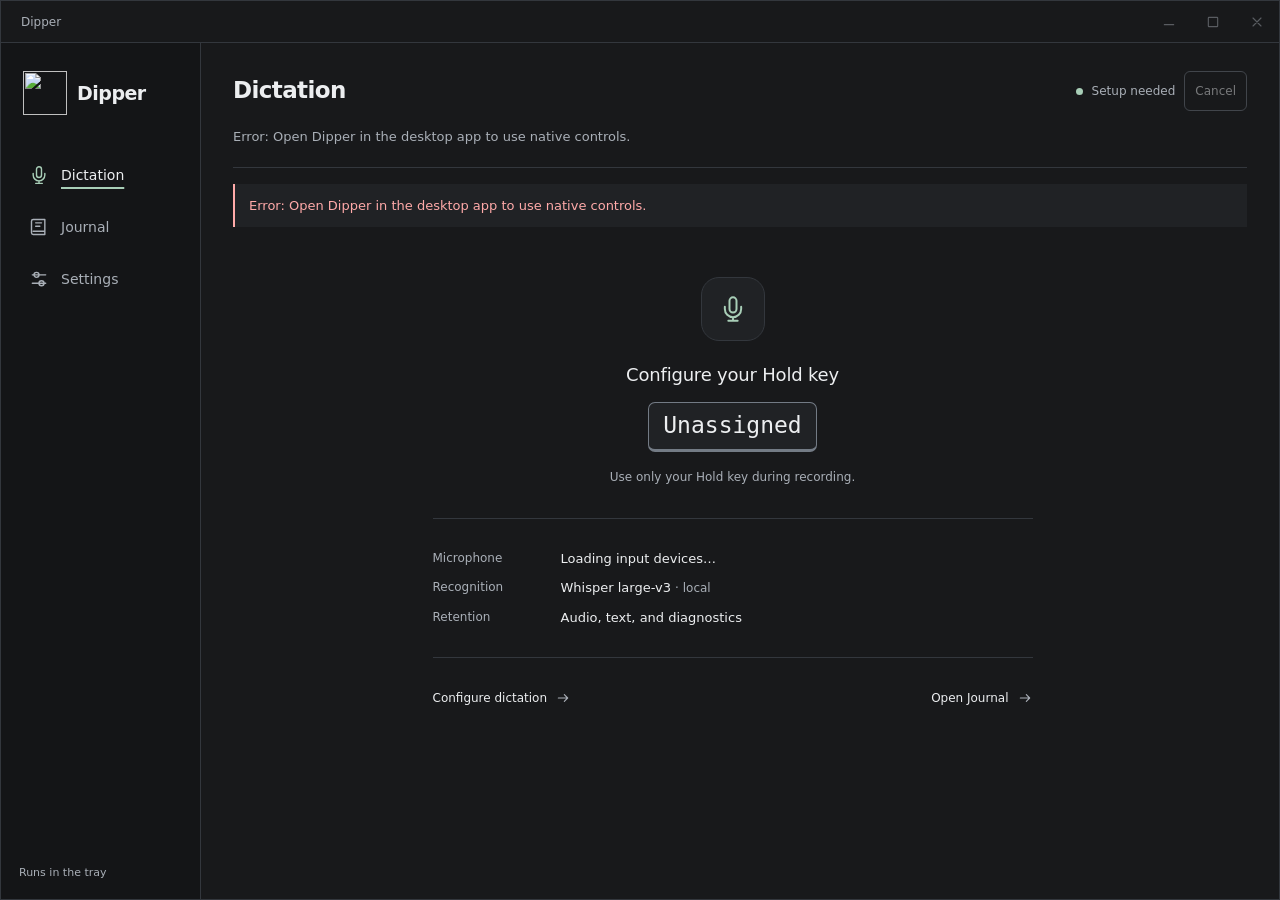
==== ui/index.html @ 8d61b4f2 "Use app-owned window controls and fixed dark appearance" ====
<!doctype html>
<html lang="en" data-theme="dark">
<head>
  <meta charset="UTF-8">
  <meta name="viewport" content="width=device-width, initial-scale=1">
  <title>Dipper</title>
  <link rel="stylesheet" href="styles.css">
</head>
<body>
<svg class="icon-sprite" aria-hidden="true" xmlns="http://www.w3.org/2000/svg">
  <symbol id="icon-mic" viewBox="0 0 24 24"><rect x="9" y="2" width="6" height="13" rx="3"/><path d="M5 10v2a7 7 0 0 0 14 0v-2M12 19v3m-4 0h8"/></symbol>
  <symbol id="icon-journal" viewBox="0 0 24 24"><path d="M5 3h14v18H5a2 2 0 0 1-2-2V5a2 2 0 0 1 2-2Zm0 14h14M8 7h7m-7 4h5"/></symbol>
  <symbol id="icon-settings" viewBox="0 0 24 24"><path d="M4 7h16M4 17h16"/><circle cx="9" cy="7" r="3"/><circle cx="15" cy="17" r="3"/></symbol>
  <symbol id="icon-sun" viewBox="0 0 24 24"><circle cx="12" cy="12" r="4"/><path d="M12 2v2m0 16v2M2 12h2m16 0h2M5 5l1.5 1.5m11 11L19 19M5 19l1.5-1.5m11-11L19 5"/></symbol>
  <symbol id="icon-moon" viewBox="0 0 24 24"><path d="M20 15.5A8.5 8.5 0 0 1 8.5 4 8.5 8.5 0 1 0 20 15.5Z"/></symbol>
  <symbol id="icon-system" viewBox="0 0 24 24"><rect x="3" y="3" width="18" height="13" rx="2"/><path d="M12 16v5m-5 0h10"/></symbol>
  <symbol id="icon-stop" viewBox="0 0 24 24"><rect x="6" y="6" width="12" height="12" rx="2"/></symbol>
  <symbol id="icon-arrow" viewBox="0 0 24 24"><path d="M5 12h14m-5-5 5 5-5 5"/></symbol>
  <symbol id="icon-minimize" viewBox="0 0 24 24"><path d="M5 16h14"/></symbol>
  <symbol id="icon-maximize" viewBox="0 0 24 24"><rect x="5" y="5" width="14" height="14" rx="1"/></symbol>
  <symbol id="icon-restore" viewBox="0 0 24 24"><path d="M9 5V3h12v12h-2"/><rect x="3" y="9" width="12" height="12" rx="1"/></symbol>
  <symbol id="icon-close" viewBox="0 0 24 24"><path d="m6 6 12 12M6 18 18 6"/></symbol>
</svg>
<a class="skip-link" href="#main-content">Skip to content</a>
<div class="app-frame">
  <header class="window-titlebar" aria-label="Window controls">
    <div class="window-drag" data-tauri-drag-region="deep"><span>Dipper</span></div>
    <div class="window-actions">
      <button id="window-minimize" class="window-button" type="button" aria-label="Minimize" title="Minimize"><svg class="icon" aria-hidden="true"><use href="#icon-minimize"/></svg></button>
      <button id="window-maximize" class="window-button" type="button" aria-label="Maximize" title="Maximize"><svg class="icon" aria-hidden="true"><use href="#icon-maximize"/></svg></button>
      <button id="window-close" class="window-button window-close" type="button" aria-label="Close to tray" title="Close to tray"><svg class="icon" aria-hidden="true"><use href="#icon-close"/></svg></button>
    </div>
  </header>
<div class="app-shell">
  <aside class="sidebar" aria-label="Dipper sidebar">
    <a class="brand" href="#dictation" aria-label="Dipper, Dictation"><img src="logo.png" alt="" width="44" height="44"><span>Dipper</span></a>
    <nav aria-label="Main navigation">
      <a class="nav-link" href="#dictation" aria-label="Dictation" title="Dictation"><svg class="icon" aria-hidden="true"><use href="#icon-mic"/></svg><span>Dictation</span></a>
      <a class="nav-link" href="#journal" aria-label="Journal" title="Journal"><svg class="icon" aria-hidden="true"><use href="#icon-journal"/></svg><span>Journal</span></a>
      <a class="nav-link" href="#settings" aria-label="Settings" title="Settings"><svg class="icon" aria-hidden="true"><use href="#icon-settings"/></svg><span>Settings</span></a>
    </nav>
    <div class="sidebar-bottom"><span class="sidebar-note">Runs in the tray</span></div>
  </aside>
  <main id="main-content" class="workspace" tabindex="-1">
    <header class="workspace-header"><h1 id="view-title">Dictation</h1><div class="activity" role="status"><span id="status-light" class="status-light" aria-hidden="true"></span><span id="phase">Starting</span><button id="cancel" type="button" class="quiet-button" disabled>Cancel</button></div></header>
    <p id="detail" class="activity-detail" aria-live="polite">Connecting to the desktop.</p>
    <div id="feedback" class="feedback" role="status" hidden></div>
    <div class="view-scroll">
      <section id="view-dictation" class="view dictation-view" aria-label="Dictation">
        <div class="dictation-prompt"><div class="microphone-mark"><svg class="icon" aria-hidden="true"><use href="#icon-mic"/></svg></div><p id="hold-instruction" class="prompt-title">Configure your Hold key</p><kbd id="binding">Unassigned</kbd><p class="muted">Use only your Hold key during recording.</p></div>
        <dl class="configuration-summary"><div><dt>Microphone</dt><dd id="input-summary">Loading input devices…</dd></div><div><dt>Recognition</dt><dd>Whisper large-v3 <span class="muted">· local</span></dd></div><div><dt>Retention</dt><dd>Audio, text, and diagnostics</dd></div></dl>
        <div class="view-actions"><a href="#settings" class="text-link">Configure dictation <svg class="icon" aria-hidden="true"><use href="#icon-arrow"/></svg></a><a href="#journal" class="text-link">Open Journal <svg class="icon" aria-hidden="true"><use href="#icon-arrow"/></svg></a></div>
      </section>
      <section id="view-journal" class="view" aria-label="Journal" hidden>
        <div class="view-toolbar"><span id="journal-count" class="muted">Recent recordings</span><button id="retry-recovery" type="button" class="secondary-button">Retry recovery</button></div>
        <p class="retention-note">Audio and diagnostics are retained. Nothing is automatically deleted.</p>
        <div id="journal" class="journal" aria-busy="true"><p class="empty">Loading recordings…</p></div>
      </section>
      <section id="view-settings" class="view" aria-label="Settings" hidden>
        <form id="settings" novalidate>
          <fieldset id="settings-fields">
            <div class="field"><div class="field-label"><label for="input">Microphone</label><button id="refresh" type="button" class="text-button">Refresh devices</button></div><select id="input" aria-describedby="input-help"><option value="">System default</option></select><p id="input-help" class="field-help">System default is resolved at the start of each recording.</p></div>
            <div class="field"><label for="hold">Preferred Hold key</label><div class="control-row"><input id="hold" value="F2" required maxlength="128" spellcheck="false" aria-describedby="hold-help"><button id="configure-hold" type="button" class="secondary-button">Configure Hold</button></div><p id="hold-help" class="field-help">KDE assigns the effective shortcut. Use one key during dictation.</p><button id="kde-shortcuts" type="button" class="text-button">Open KDE Shortcuts</button></div>
            <details id="recognition-settings"><summary>Recognition setup</summary><div class="field"><label for="model">Whisper large-v3 model</label><input id="model" class="path-input" required pattern="/.*" spellcheck="false" placeholder="/path/to/ggml-large-v3.bin" aria-describedby="model-help"><p id="model-help" class="field-help">Local model file. The worker exits after each dictation.</p></div><div class="field"><label for="runtime">Native runtime libraries</label><input id="runtime" class="path-input" required pattern="/.*" spellcheck="false" placeholder="/path/to/whisper.cpp/build/bin" aria-describedby="runtime-help"><p id="runtime-help" class="field-help">Directory containing the pinned Whisper/Vulkan libraries.</p></div></details>
            <div class="form-actions"><button id="save" type="submit" class="primary-button">Save settings</button><span class="field-help">Changes apply to the next dictation.</span></div>
          </fieldset>
        </form>
      </section>
    </div>
  </main>
</div>
</div>
<div class="resize-edge north" data-resize="North" aria-hidden="true"></div>
<div class="resize-edge east" data-resize="East" aria-hidden="true"></div>
<div class="resize-edge south" data-resize="South" aria-hidden="true"></div>
<div class="resize-edge west" data-resize="West" aria-hidden="true"></div>
<div class="resize-edge north-west" data-resize="NorthWest" aria-hidden="true"></div>
<div class="resize-edge north-east" data-resize="NorthEast" aria-hidden="true"></div>
<div class="resize-edge south-west" data-resize="SouthWest" aria-hidden="true"></div>
<div class="resize-edge south-east" data-resize="SouthEast" aria-hidden="true"></div>
<script src="app.js"></script>
<script src="window.js"></script>
</body>
</html>
---- ui/styles.css ----
:root {
  color-scheme: dark;
  font-family: system-ui, -apple-system, BlinkMacSystemFont, "Segoe UI", sans-serif;
  font-size: 14px;
  line-height: 1.5;
  --background: #18191b;
  --sidebar: #141517;
  --surface: #202225;
  --foreground: #eceef0;
  --muted: #a9afb7;
  --border: #737b85;
  --separator: #33373d;
  --hover: #292d32;
  --accent: #a8ceb7;
  --danger: #ffaaa9;
  --processing: #e8c07c;
  --button-bg: #eceef0;
  --button-fg: #18191b;
  --sidebar-width: 200px;
  --page-inset: 32px;
  --control-height: 40px;
}
* { box-sizing: border-box; }
[hidden] { display: none !important; }
body { margin: 0; background: var(--background); color: var(--foreground); }
button, input, select { font: inherit; }
button, a, summary { -webkit-tap-highlight-color: transparent; }
button { cursor: pointer; }
button:disabled { opacity: .45; cursor: default; }
a { color: inherit; }
button:focus-visible, a:focus-visible, input:focus-visible, select:focus-visible, summary:focus-visible { outline: 2px solid var(--accent); outline-offset: 4px; }
.icon-sprite { position: absolute; width: 0; height: 0; overflow: hidden; }
.icon { width: 20px; height: 20px; flex: 0 0 20px; fill: none; stroke: currentColor; stroke-width: 1.7; stroke-linecap: round; stroke-linejoin: round; }
.skip-link { position: fixed; top: -100px; left: 12px; z-index: 10; padding: 12px; background: var(--surface); }
.skip-link:focus { top: 12px; }
.app-shell { display: grid; grid-template-columns: var(--sidebar-width) minmax(0, 1fr); height: 100%; min-height: 0; }
.sidebar { padding: 28px 18px 18px; display: flex; flex-direction: column; background: var(--sidebar); border-right: 1px solid var(--separator); min-height: 0; }
.brand { display: flex; gap: 10px; align-items: center; text-decoration: none; margin: 0 4px 38px; font-size: 19px; font-weight: 650; letter-spacing: -.5px; }
.brand img { width: 44px; height: 44px; object-fit: contain; flex-shrink: 0; }
.sidebar nav { display: grid; gap: 8px; }
.nav-link { min-height: 44px; display: flex; align-items: center; gap: 12px; text-decoration: none; padding: 8px 10px; color: var(--muted); border-radius: 4px; }
.nav-link span { text-decoration-thickness: 2px; text-underline-offset: 7px; }
.nav-link:hover, .nav-link[aria-current="page"] { color: var(--foreground); }
.nav-link:hover span, .nav-link[aria-current="page"] span { text-decoration-line: underline; text-decoration-color: var(--accent); }
.nav-link[aria-current="page"] .icon { color: var(--accent); }
.sidebar-bottom { margin-top: auto; padding-top: 24px; display: flex; align-items: center; gap: 10px; }
.sidebar-note { color: var(--muted); font-size: 11px; }
.icon-button { width: 40px; height: 40px; display: grid; place-items: center; padding: 0; border: 1px solid var(--border); border-radius: 6px; background: transparent; color: var(--foreground); flex-shrink: 0; }
.icon-button:hover { background: var(--hover); }
.workspace { display: flex; flex-direction: column; min-width: 0; min-height: 0; padding: 28px var(--page-inset) 0; }
.workspace:focus { outline: none; }
.workspace-header { display: flex; justify-content: space-between; align-items: center; gap: 16px; flex-wrap: wrap; }
h1 { font-size: 23px; line-height: 1.3; font-weight: 600; letter-spacing: -.6px; margin: 0; }
p { margin: 0; }
.activity { display: flex; align-items: center; gap: 9px; font-size: 12px; color: var(--muted); }
.status-light { width: 7px; height: 7px; border-radius: 50%; background: var(--accent); flex-shrink: 0; }
.status-light.recording, .status-light.error { background: var(--danger); }
.status-light.processing { background: var(--processing); }
.activity-detail { color: var(--muted); font-size: 13px; margin-top: 16px; padding-bottom: 20px; border-bottom: 1px solid var(--separator); overflow-wrap: anywhere; }
.activity-detail.error { color: var(--danger); }
.quiet-button { background: transparent; border: 1px solid var(--border); color: var(--foreground); border-radius: 6px; padding: 5px 10px; min-height: 40px; }
.quiet-button:hover:not(:disabled) { background: var(--hover); }
.feedback { font-size: 13px; margin-top: 16px; padding: 12px 14px; border-left: 2px solid var(--accent); background: var(--surface); overflow-wrap: anywhere; }
.feedback.error-detail { border-color: var(--danger); color: var(--danger); }
.view-scroll { overflow-y: auto; min-height: 0; padding: 26px 4px 32px; margin: 0 -4px; scrollbar-gutter: stable; }
.view { max-width: 760px; margin: 0 auto; }
.dictation-view { max-width: 600px; }
.dictation-prompt { text-align: center; padding: 24px 0 32px; }
.microphone-mark { width: 64px; height: 64px; display: grid; place-items: center; margin: 0 auto 20px; border: 1px solid var(--separator); border-radius: 18px; background: var(--surface); color: var(--accent); }
.microphone-mark .icon { width: 28px; height: 28px; }
.prompt-title { font-size: 18px; font-weight: 500; margin-bottom: 14px; letter-spacing: -.2px; }
kbd { display: inline-block; min-width: 62px; padding: 8px 14px; margin-bottom: 16px; font: 500 23px/1.3 ui-monospace, monospace; color: var(--foreground); background: var(--surface); border: 1px solid var(--border); border-bottom-width: 3px; border-radius: 7px; overflow-wrap: anywhere; max-width: 100%; }
.muted { color: var(--muted); font-size: 12px; }
.configuration-summary { border-top: 1px solid var(--separator); margin: 0; padding: 20px 0; }
.configuration-summary > div { display: grid; grid-template-columns: 110px minmax(0, 1fr); gap: 18px; margin: 10px 0; }
dt { color: var(--muted); font-size: 12px; }
dd { margin: 0; font-size: 13px; overflow-wrap: anywhere; }
.view-actions { display: flex; justify-content: space-between; gap: 12px; flex-wrap: wrap; border-top: 1px solid var(--separator); padding-top: 20px; }
.text-link { display: inline-flex; align-items: center; gap: 8px; text-decoration: none; font-size: 12px; min-height: 40px; }
.text-link:hover { text-decoration: underline; text-underline-offset: 4px; }
.text-link .icon { width: 16px; height: 16px; flex-basis: 16px; color: var(--muted); }
.view-toolbar { display: flex; align-items: center; justify-content: space-between; gap: 12px; flex-wrap: wrap; }
.retention-note { color: var(--muted); font-size: 12px; margin: 16px 0 24px; }
.empty { padding: 32px 0; color: var(--muted); font-size: 14px; }
.empty-action { display: inline-block; margin-top: 12px; }
.journal { display: grid; }
.entry { border-top: 1px solid var(--separator); padding: 20px 0; min-width: 0; }
.entry-top { display: flex; align-items: center; justify-content: space-between; gap: 12px; }
.entry-top time { color: var(--muted); font-size: 12px; }
.entry .transcript { white-space: pre-wrap; overflow-wrap: anywhere; font-size: 14px; line-height: 1.7; margin: 14px 0; }
.entry-detail { color: var(--muted); font-size: 12px; overflow-wrap: anywhere; margin-top: 10px; }
.outcomes { display: flex; flex-wrap: wrap; gap: 6px 18px; color: var(--muted); font-size: 11px; margin: 10px 0 0; }
fieldset { border: 0; padding: 0; margin: 0; min-width: 0; }
.field { margin-bottom: 26px; }
label { display: block; font-size: 13px; font-weight: 550; margin-bottom: 8px; }
.field-label { display: flex; align-items: center; justify-content: space-between; gap: 12px; }
.field-label label { margin: 0; }
.field-label { margin-bottom: 8px; }
input, select { min-width: 0; width: 100%; height: var(--control-height); padding: 8px 11px; background: var(--surface); color: var(--foreground); border: 1px solid var(--border); border-radius: 6px; font-size: 13px; }
input[aria-invalid="true"] { border-color: var(--danger); }
.path-input { font-family: ui-monospace, monospace; font-size: 12px; }
.field-help { color: var(--muted); font-size: 12px; margin-top: 8px; line-height: 1.6; }
.control-row { display: flex; gap: 10px; align-items: center; }
.control-row input { flex: 1; }
.primary-button, .secondary-button { min-height: var(--control-height); border-radius: 6px; padding: 8px 13px; font-size: 12px; font-weight: 550; flex-shrink: 0; }
.primary-button { border: 1px solid var(--button-bg); background: var(--button-bg); color: var(--button-fg); }
.secondary-button { border: 1px solid var(--border); background: transparent; color: var(--foreground); }
.primary-button:hover:not(:disabled) { opacity: .9; }
.secondary-button:hover:not(:disabled) { background: var(--hover); }
.text-button { background: transparent; color: var(--foreground); border: 0; min-height: 40px; padding: 8px 0; font-size: 12px; text-decoration: underline; text-underline-offset: 4px; }
.text-button:hover:not(:disabled) { color: var(--accent); }
details { border-top: 1px solid var(--separator); padding-top: 18px; }
summary { cursor: pointer; font-size: 13px; min-height: 40px; }
details[open] summary { margin-bottom: 14px; }
.form-actions { display: flex; align-items: center; flex-wrap: wrap; gap: 10px 16px; margin-top: 24px; padding-top: 20px; border-top: 1px solid var(--separator); }
.form-actions .field-help { margin: 0; }
@media (max-width: 640px) {
  :root { --sidebar-width: 68px; --page-inset: 20px; }
  .sidebar { padding: 24px 10px 16px; }
  .brand { margin: 0 2px 32px; }
  .brand img { width: 44px; height: 44px; }
  .brand span, .nav-link span, .sidebar-note { display: none; }
  .nav-link { justify-content: center; padding: 10px 0; position: relative; }
  .nav-link[aria-current="page"]::after, .nav-link:hover::after { content: ""; position: absolute; height: 2px; width: 20px; bottom: 4px; background: var(--accent); }
  .sidebar-bottom { justify-content: center; }
  .workspace { padding-top: 24px; }
  .workspace-header { gap: 12px; }
  .configuration-summary > div { grid-template-columns: 1fr; gap: 3px; margin: 14px 0; }
  .dictation-prompt { padding: 12px 0 24px; }
  .control-row { flex-wrap: wrap; }
  .control-row input { flex-basis: 100%; }
}
@media (max-width: 380px) {
  :root { --sidebar-width: 58px; --page-inset: 14px; }
  .sidebar { padding-inline: 6px; }
  .brand img { width: 40px; height: 40px; }
  h1 { font-size: 21px; }
}
@media (prefers-reduced-motion: reduce) { *, *::before, *::after { scroll-behavior: auto !important; } }

/* The same app theme owns the window frame and every local view. */
.app-frame { height: 100dvh; min-height: 320px; display: grid; grid-template-rows: 42px minmax(0, 1fr); border: 1px solid var(--separator); }
.window-titlebar { display: flex; align-items: center; background: var(--background); border-bottom: 1px solid var(--separator); min-width: 0; user-select: none; }
.window-drag { flex: 1; align-self: stretch; display: flex; align-items: center; padding-left: 20px; font-size: 12px; color: var(--muted); }
.window-actions { display: flex; align-self: stretch; }
.window-button { width: 44px; min-height: 40px; display: grid; place-items: center; background: transparent; border: 0; padding: 0; color: var(--muted); }
.window-button .icon { width: 16px; height: 16px; }
.window-button:hover:not(:disabled) { background: var(--hover); color: var(--foreground); }
.window-close:hover:not(:disabled) { color: var(--danger); }
.window-button:focus-visible { outline-offset: -4px; }
.resize-edge { position: fixed; z-index: 20; }
.north, .south { left: 10px; right: 10px; height: 4px; cursor: ns-resize; }
.north { top: 0; } .south { bottom: 0; }
.east, .west { top: 10px; bottom: 10px; width: 4px; cursor: ew-resize; }
.east { right: 0; } .west { left: 0; }
.north-west, .north-east, .south-west, .south-east { width: 10px; height: 10px; }
.north-west { top: 0; left: 0; cursor: nwse-resize; }
.north-east { top: 0; right: 0; cursor: nesw-resize; }
.south-west { bottom: 0; left: 0; cursor: nesw-resize; }
.south-east { bottom: 0; right: 0; cursor: nwse-resize; }
.window-maximized .resize-edge { display: none; }
.window-maximized .app-frame { border: 0; }
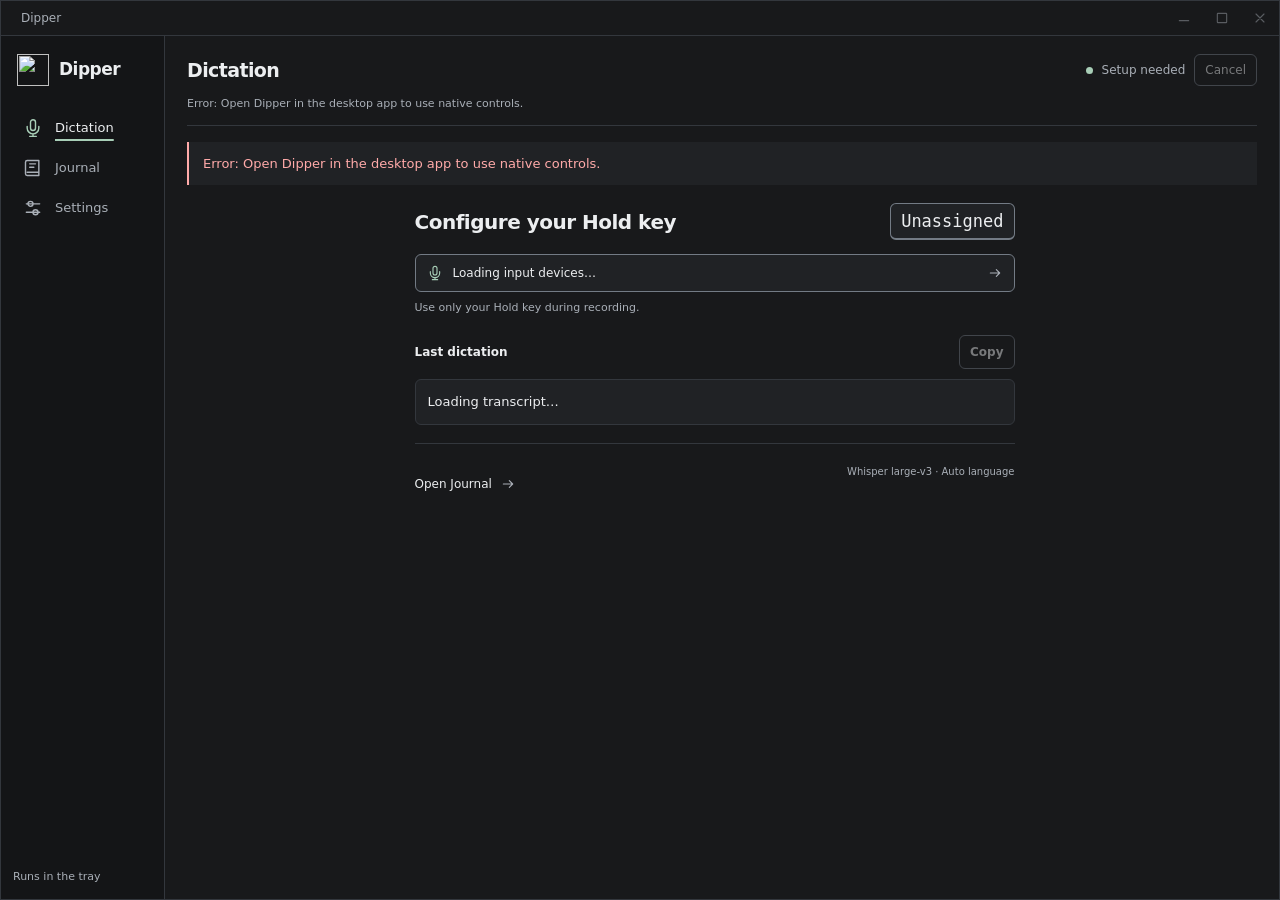
==== commit af6032ad: "Compact the desktop workflow and add a KDE tray quick panel" ====
--- a/ui/index.html
+++ b/ui/index.html
@@ -7,37 +7,24 @@
   <link rel="stylesheet" href="styles.css">
 </head>
 <body>
-<svg class="icon-sprite" aria-hidden="true" xmlns="http://www.w3.org/2000/svg">
-  <symbol id="icon-mic" viewBox="0 0 24 24"><rect x="9" y="2" width="6" height="13" rx="3"/><path d="M5 10v2a7 7 0 0 0 14 0v-2M12 19v3m-4 0h8"/></symbol>
-  <symbol id="icon-journal" viewBox="0 0 24 24"><path d="M5 3h14v18H5a2 2 0 0 1-2-2V5a2 2 0 0 1 2-2Zm0 14h14M8 7h7m-7 4h5"/></symbol>
-  <symbol id="icon-settings" viewBox="0 0 24 24"><path d="M4 7h16M4 17h16"/><circle cx="9" cy="7" r="3"/><circle cx="15" cy="17" r="3"/></symbol>
-  <symbol id="icon-sun" viewBox="0 0 24 24"><circle cx="12" cy="12" r="4"/><path d="M12 2v2m0 16v2M2 12h2m16 0h2M5 5l1.5 1.5m11 11L19 19M5 19l1.5-1.5m11-11L19 5"/></symbol>
-  <symbol id="icon-moon" viewBox="0 0 24 24"><path d="M20 15.5A8.5 8.5 0 0 1 8.5 4 8.5 8.5 0 1 0 20 15.5Z"/></symbol>
-  <symbol id="icon-system" viewBox="0 0 24 24"><rect x="3" y="3" width="18" height="13" rx="2"/><path d="M12 16v5m-5 0h10"/></symbol>
-  <symbol id="icon-stop" viewBox="0 0 24 24"><rect x="6" y="6" width="12" height="12" rx="2"/></symbol>
-  <symbol id="icon-arrow" viewBox="0 0 24 24"><path d="M5 12h14m-5-5 5 5-5 5"/></symbol>
-  <symbol id="icon-minimize" viewBox="0 0 24 24"><path d="M5 16h14"/></symbol>
-  <symbol id="icon-maximize" viewBox="0 0 24 24"><rect x="5" y="5" width="14" height="14" rx="1"/></symbol>
-  <symbol id="icon-restore" viewBox="0 0 24 24"><path d="M9 5V3h12v12h-2"/><rect x="3" y="9" width="12" height="12" rx="1"/></symbol>
-  <symbol id="icon-close" viewBox="0 0 24 24"><path d="m6 6 12 12M6 18 18 6"/></symbol>
-</svg>
+
 <a class="skip-link" href="#main-content">Skip to content</a>
 <div class="app-frame">
   <header class="window-titlebar" aria-label="Window controls">
     <div class="window-drag" data-tauri-drag-region="deep"><span>Dipper</span></div>
     <div class="window-actions">
-      <button id="window-minimize" class="window-button" type="button" aria-label="Minimize" title="Minimize"><svg class="icon" aria-hidden="true"><use href="#icon-minimize"/></svg></button>
-      <button id="window-maximize" class="window-button" type="button" aria-label="Maximize" title="Maximize"><svg class="icon" aria-hidden="true"><use href="#icon-maximize"/></svg></button>
-      <button id="window-close" class="window-button window-close" type="button" aria-label="Close to tray" title="Close to tray"><svg class="icon" aria-hidden="true"><use href="#icon-close"/></svg></button>
+      <button id="window-minimize" class="window-button" type="button" aria-label="Minimize" title="Minimize"><svg class="icon" aria-hidden="true"><use href="icons.svg#icon-minimize"/></svg></button>
+      <button id="window-maximize" class="window-button" type="button" aria-label="Maximize" title="Maximize"><svg class="icon" aria-hidden="true"><use href="icons.svg#icon-maximize"/></svg></button>
+      <button id="window-close" class="window-button window-close" type="button" aria-label="Close to tray" title="Close to tray"><svg class="icon" aria-hidden="true"><use href="icons.svg#icon-close"/></svg></button>
     </div>
   </header>
 <div class="app-shell">
   <aside class="sidebar" aria-label="Dipper sidebar">
     <a class="brand" href="#dictation" aria-label="Dipper, Dictation"><img src="logo.png" alt="" width="44" height="44"><span>Dipper</span></a>
     <nav aria-label="Main navigation">
-      <a class="nav-link" href="#dictation" aria-label="Dictation" title="Dictation"><svg class="icon" aria-hidden="true"><use href="#icon-mic"/></svg><span>Dictation</span></a>
-      <a class="nav-link" href="#journal" aria-label="Journal" title="Journal"><svg class="icon" aria-hidden="true"><use href="#icon-journal"/></svg><span>Journal</span></a>
-      <a class="nav-link" href="#settings" aria-label="Settings" title="Settings"><svg class="icon" aria-hidden="true"><use href="#icon-settings"/></svg><span>Settings</span></a>
+      <a class="nav-link" href="#dictation" aria-label="Dictation" title="Dictation"><svg class="icon" aria-hidden="true"><use href="icons.svg#icon-mic"/></svg><span>Dictation</span></a>
+      <a class="nav-link" href="#journal" aria-label="Journal" title="Journal"><svg class="icon" aria-hidden="true"><use href="icons.svg#icon-journal"/></svg><span>Journal</span></a>
+      <a class="nav-link" href="#settings" aria-label="Settings" title="Settings"><svg class="icon" aria-hidden="true"><use href="icons.svg#icon-settings"/></svg><span>Settings</span></a>
     </nav>
     <div class="sidebar-bottom"><span class="sidebar-note">Runs in the tray</span></div>
   </aside>
@@ -47,9 +34,11 @@
     <div id="feedback" class="feedback" role="status" hidden></div>
     <div class="view-scroll">
       <section id="view-dictation" class="view dictation-view" aria-label="Dictation">
-        <div class="dictation-prompt"><div class="microphone-mark"><svg class="icon" aria-hidden="true"><use href="#icon-mic"/></svg></div><p id="hold-instruction" class="prompt-title">Configure your Hold key</p><kbd id="binding">Unassigned</kbd><p class="muted">Use only your Hold key during recording.</p></div>
-        <dl class="configuration-summary"><div><dt>Microphone</dt><dd id="input-summary">Loading input devices…</dd></div><div><dt>Recognition</dt><dd>Whisper large-v3 <span class="muted">· local</span></dd></div><div><dt>Retention</dt><dd>Audio, text, and diagnostics</dd></div></dl>
-        <div class="view-actions"><a href="#settings" class="text-link">Configure dictation <svg class="icon" aria-hidden="true"><use href="#icon-arrow"/></svg></a><a href="#journal" class="text-link">Open Journal <svg class="icon" aria-hidden="true"><use href="#icon-arrow"/></svg></a></div>
+        <div class="dictation-prompt"><p id="hold-instruction" class="prompt-title">Configure your Hold key</p><kbd id="binding">Unassigned</kbd></div>
+        <a href="#settings" class="microphone-row" aria-label="Microphone settings"><svg class="icon" aria-hidden="true"><use href="icons.svg#icon-mic"/></svg><span id="input-summary">Loading input devices…</span><svg class="icon row-arrow" aria-hidden="true"><use href="icons.svg#icon-arrow"/></svg></a>
+        <p class="hold-note">Use only your Hold key during recording.</p>
+        <div id="last-transcript" class="last-transcript"></div>
+        <div class="view-actions"><a href="#journal" class="text-link">Open Journal <svg class="icon" aria-hidden="true"><use href="icons.svg#icon-arrow"/></svg></a><span class="local-note">Whisper large-v3 · Auto language</span></div>
       </section>
       <section id="view-journal" class="view" aria-label="Journal" hidden>
         <div class="view-toolbar"><span id="journal-count" class="muted">Recent recordings</span><button id="retry-recovery" type="button" class="secondary-button">Retry recovery</button></div>
@@ -78,6 +67,7 @@
 <div class="resize-edge north-east" data-resize="NorthEast" aria-hidden="true"></div>
 <div class="resize-edge south-west" data-resize="SouthWest" aria-hidden="true"></div>
 <div class="resize-edge south-east" data-resize="SouthEast" aria-hidden="true"></div>
+<script src="transcript.js"></script>
 <script src="app.js"></script>
 <script src="window.js"></script>
 </body>
--- a/ui/styles.css
+++ b/ui/styles.css
@@ -1,7 +1,7 @@
 :root {
   color-scheme: dark;
   font-family: system-ui, -apple-system, BlinkMacSystemFont, "Segoe UI", sans-serif;
-  font-size: 14px;
+  font-size: 13px;
   line-height: 1.5;
   --background: #18191b;
   --sidebar: #141517;
@@ -16,9 +16,9 @@
   --processing: #e8c07c;
   --button-bg: #eceef0;
   --button-fg: #18191b;
-  --sidebar-width: 200px;
-  --page-inset: 32px;
-  --control-height: 40px;
+  --sidebar-width: 164px;
+  --page-inset: 22px;
+  --control-height: 34px;
 }
 * { box-sizing: border-box; }
 [hidden] { display: none !important; }
@@ -34,11 +34,11 @@
 .skip-link { position: fixed; top: -100px; left: 12px; z-index: 10; padding: 12px; background: var(--surface); }
 .skip-link:focus { top: 12px; }
 .app-shell { display: grid; grid-template-columns: var(--sidebar-width) minmax(0, 1fr); height: 100%; min-height: 0; }
-.sidebar { padding: 28px 18px 18px; display: flex; flex-direction: column; background: var(--sidebar); border-right: 1px solid var(--separator); min-height: 0; }
-.brand { display: flex; gap: 10px; align-items: center; text-decoration: none; margin: 0 4px 38px; font-size: 19px; font-weight: 650; letter-spacing: -.5px; }
-.brand img { width: 44px; height: 44px; object-fit: contain; flex-shrink: 0; }
-.sidebar nav { display: grid; gap: 8px; }
-.nav-link { min-height: 44px; display: flex; align-items: center; gap: 12px; text-decoration: none; padding: 8px 10px; color: var(--muted); border-radius: 4px; }
+.sidebar { padding: 18px 12px 14px; display: flex; flex-direction: column; background: var(--sidebar); border-right: 1px solid var(--separator); min-height: 0; }
+.brand { display: flex; gap: 10px; align-items: center; text-decoration: none; margin: 0 4px 24px; font-size: 17px; font-weight: 650; letter-spacing: -.5px; }
+.brand img { width: 32px; height: 32px; object-fit: contain; flex-shrink: 0; }
+.sidebar nav { display: grid; gap: 4px; }
+.nav-link { min-height: 36px; display: flex; align-items: center; gap: 12px; text-decoration: none; padding: 8px 10px; color: var(--muted); border-radius: 4px; }
 .nav-link span { text-decoration-thickness: 2px; text-underline-offset: 7px; }
 .nav-link:hover, .nav-link[aria-current="page"] { color: var(--foreground); }
 .nav-link:hover span, .nav-link[aria-current="page"] span { text-decoration-line: underline; text-decoration-color: var(--accent); }
@@ -47,29 +47,37 @@
 .sidebar-note { color: var(--muted); font-size: 11px; }
 .icon-button { width: 40px; height: 40px; display: grid; place-items: center; padding: 0; border: 1px solid var(--border); border-radius: 6px; background: transparent; color: var(--foreground); flex-shrink: 0; }
 .icon-button:hover { background: var(--hover); }
-.workspace { display: flex; flex-direction: column; min-width: 0; min-height: 0; padding: 28px var(--page-inset) 0; }
+.workspace { display: flex; flex-direction: column; min-width: 0; min-height: 0; padding: 18px var(--page-inset) 0; }
 .workspace:focus { outline: none; }
 .workspace-header { display: flex; justify-content: space-between; align-items: center; gap: 16px; flex-wrap: wrap; }
-h1 { font-size: 23px; line-height: 1.3; font-weight: 600; letter-spacing: -.6px; margin: 0; }
+h1 { font-size: 19px; line-height: 1.3; font-weight: 600; letter-spacing: -.6px; margin: 0; }
 p { margin: 0; }
 .activity { display: flex; align-items: center; gap: 9px; font-size: 12px; color: var(--muted); }
 .status-light { width: 7px; height: 7px; border-radius: 50%; background: var(--accent); flex-shrink: 0; }
 .status-light.recording, .status-light.error { background: var(--danger); }
 .status-light.processing { background: var(--processing); }
-.activity-detail { color: var(--muted); font-size: 13px; margin-top: 16px; padding-bottom: 20px; border-bottom: 1px solid var(--separator); overflow-wrap: anywhere; }
+.activity-detail { color: var(--muted); font-size: 11px; margin-top: 10px; padding-bottom: 12px; border-bottom: 1px solid var(--separator); overflow-wrap: anywhere; }
 .activity-detail.error { color: var(--danger); }
-.quiet-button { background: transparent; border: 1px solid var(--border); color: var(--foreground); border-radius: 6px; padding: 5px 10px; min-height: 40px; }
+.quiet-button { background: transparent; border: 1px solid var(--border); color: var(--foreground); border-radius: 6px; padding: 5px 10px; min-height: 32px; }
 .quiet-button:hover:not(:disabled) { background: var(--hover); }
 .feedback { font-size: 13px; margin-top: 16px; padding: 12px 14px; border-left: 2px solid var(--accent); background: var(--surface); overflow-wrap: anywhere; }
 .feedback.error-detail { border-color: var(--danger); color: var(--danger); }
-.view-scroll { overflow-y: auto; min-height: 0; padding: 26px 4px 32px; margin: 0 -4px; scrollbar-gutter: stable; }
+.view-scroll { overflow-y: auto; min-height: 0; padding: 18px 4px 20px; margin: 0 -4px; scrollbar-gutter: stable; }
 .view { max-width: 760px; margin: 0 auto; }
 .dictation-view { max-width: 600px; }
-.dictation-prompt { text-align: center; padding: 24px 0 32px; }
-.microphone-mark { width: 64px; height: 64px; display: grid; place-items: center; margin: 0 auto 20px; border: 1px solid var(--separator); border-radius: 18px; background: var(--surface); color: var(--accent); }
-.microphone-mark .icon { width: 28px; height: 28px; }
-.prompt-title { font-size: 18px; font-weight: 500; margin-bottom: 14px; letter-spacing: -.2px; }
-kbd { display: inline-block; min-width: 62px; padding: 8px 14px; margin-bottom: 16px; font: 500 23px/1.3 ui-monospace, monospace; color: var(--foreground); background: var(--surface); border: 1px solid var(--border); border-bottom-width: 3px; border-radius: 7px; overflow-wrap: anywhere; max-width: 100%; }
+.dictation-prompt { display: flex; align-items: center; justify-content: space-between; gap: 16px; margin: 0 0 14px; }
+.prompt-title { font-size: 20px; font-weight: 550; letter-spacing: -.5px; }
+kbd { display: inline-block; padding: 6px 10px; font: 500 17px/1.3 ui-monospace, monospace; color: var(--foreground); background: var(--surface); border: 1px solid var(--border); border-bottom-width: 2px; border-radius: 6px; overflow-wrap: anywhere; max-width: 50%; }
+.microphone-row { min-height: 38px; display: flex; align-items: center; gap: 10px; padding: 8px 11px; background: var(--surface); border: 1px solid var(--border); border-radius: 6px; text-decoration: none; font-size: 12px; }
+.microphone-row:hover { background: var(--hover); }
+.microphone-row .icon { width: 16px; height: 16px; flex-basis: 16px; color: var(--accent); }
+.microphone-row span { min-width: 0; flex: 1; overflow: hidden; text-overflow: ellipsis; white-space: nowrap; }
+.microphone-row .row-arrow { color: var(--muted); }
+.hold-note { font-size: 11px; color: var(--muted); margin: 8px 0 18px; }
+.last-header { display: flex; align-items: center; justify-content: space-between; gap: 12px; margin-bottom: 10px; font-size: 12px; font-weight: 550; }
+.transcript-preview { font-size: 13px; line-height: 1.6; white-space: pre-wrap; overflow-wrap: anywhere; max-height: 150px; overflow-y: auto; padding: 12px; background: var(--surface); border: 1px solid var(--separator); border-radius: 6px; }
+.last-outcome { font-size: 10px; color: var(--muted); margin: 8px 0 18px; overflow-wrap: anywhere; }
+.local-note { font-size: 10px; color: var(--muted); }
 .muted { color: var(--muted); font-size: 12px; }
 .configuration-summary { border-top: 1px solid var(--separator); margin: 0; padding: 20px 0; }
 .configuration-summary > div { display: grid; grid-template-columns: 110px minmax(0, 1fr); gap: 18px; margin: 10px 0; }
@@ -91,7 +99,7 @@
 .entry-detail { color: var(--muted); font-size: 12px; overflow-wrap: anywhere; margin-top: 10px; }
 .outcomes { display: flex; flex-wrap: wrap; gap: 6px 18px; color: var(--muted); font-size: 11px; margin: 10px 0 0; }
 fieldset { border: 0; padding: 0; margin: 0; min-width: 0; }
-.field { margin-bottom: 26px; }
+.field { margin-bottom: 18px; }
 label { display: block; font-size: 13px; font-weight: 550; margin-bottom: 8px; }
 .field-label { display: flex; align-items: center; justify-content: space-between; gap: 12px; }
 .field-label label { margin: 0; }
@@ -102,7 +110,7 @@
 .field-help { color: var(--muted); font-size: 12px; margin-top: 8px; line-height: 1.6; }
 .control-row { display: flex; gap: 10px; align-items: center; }
 .control-row input { flex: 1; }
-.primary-button, .secondary-button { min-height: var(--control-height); border-radius: 6px; padding: 8px 13px; font-size: 12px; font-weight: 550; flex-shrink: 0; }
+.primary-button, .secondary-button { min-height: var(--control-height); border-radius: 6px; padding: 6px 10px; font-size: 12px; font-weight: 550; flex-shrink: 0; }
 .primary-button { border: 1px solid var(--button-bg); background: var(--button-bg); color: var(--button-fg); }
 .secondary-button { border: 1px solid var(--border); background: transparent; color: var(--foreground); }
 .primary-button:hover:not(:disabled) { opacity: .9; }
@@ -116,34 +124,35 @@
 .form-actions .field-help { margin: 0; }
 @media (max-width: 640px) {
   :root { --sidebar-width: 68px; --page-inset: 20px; }
-  .sidebar { padding: 24px 10px 16px; }
-  .brand { margin: 0 2px 32px; }
-  .brand img { width: 44px; height: 44px; }
+  .sidebar { padding: 18px 8px 14px; }
+  .brand { margin: 0 2px 22px; }
+  .brand img { width: 32px; height: 32px; }
   .brand span, .nav-link span, .sidebar-note { display: none; }
   .nav-link { justify-content: center; padding: 10px 0; position: relative; }
   .nav-link[aria-current="page"]::after, .nav-link:hover::after { content: ""; position: absolute; height: 2px; width: 20px; bottom: 4px; background: var(--accent); }
   .sidebar-bottom { justify-content: center; }
-  .workspace { padding-top: 24px; }
+  .workspace { padding-top: 18px; }
   .workspace-header { gap: 12px; }
   .configuration-summary > div { grid-template-columns: 1fr; gap: 3px; margin: 14px 0; }
-  .dictation-prompt { padding: 12px 0 24px; }
+  .dictation-prompt { gap: 10px; }
+  .prompt-title { font-size: 18px; }
   .control-row { flex-wrap: wrap; }
   .control-row input { flex-basis: 100%; }
 }
 @media (max-width: 380px) {
   :root { --sidebar-width: 58px; --page-inset: 14px; }
   .sidebar { padding-inline: 6px; }
-  .brand img { width: 40px; height: 40px; }
-  h1 { font-size: 21px; }
+  .brand img { width: 30px; height: 30px; }
+  h1 { font-size: 18px; }
 }
 @media (prefers-reduced-motion: reduce) { *, *::before, *::after { scroll-behavior: auto !important; } }
 
 /* The same app theme owns the window frame and every local view. */
-.app-frame { height: 100dvh; min-height: 320px; display: grid; grid-template-rows: 42px minmax(0, 1fr); border: 1px solid var(--separator); }
+.app-frame { height: 100dvh; min-height: 320px; display: grid; grid-template-rows: 35px minmax(0, 1fr); border: 1px solid var(--separator); }
 .window-titlebar { display: flex; align-items: center; background: var(--background); border-bottom: 1px solid var(--separator); min-width: 0; user-select: none; }
 .window-drag { flex: 1; align-self: stretch; display: flex; align-items: center; padding-left: 20px; font-size: 12px; color: var(--muted); }
 .window-actions { display: flex; align-self: stretch; }
-.window-button { width: 44px; min-height: 40px; display: grid; place-items: center; background: transparent; border: 0; padding: 0; color: var(--muted); }
+.window-button { width: 38px; min-height: 33px; display: grid; place-items: center; background: transparent; border: 0; padding: 0; color: var(--muted); }
 .window-button .icon { width: 16px; height: 16px; }
 .window-button:hover:not(:disabled) { background: var(--hover); color: var(--foreground); }
 .window-close:hover:not(:disabled) { color: var(--danger); }
@@ -160,3 +169,23 @@
 .south-east { bottom: 0; right: 0; cursor: nwse-resize; }
 .window-maximized .resize-edge { display: none; }
 .window-maximized .app-frame { border: 0; }
+.quick-body { height: 100dvh; overflow: hidden; }
+.quick-panel { height: 100%; display: flex; flex-direction: column; padding: 12px; border: 1px solid var(--border); overflow-y: auto; }
+.quick-header { display: flex; align-items: center; justify-content: space-between; gap: 10px; margin-bottom: 8px; }
+.quick-icon-button { width: 28px; height: 28px; display: grid; place-items: center; border: 0; background: transparent; color: var(--muted); padding: 0; }
+.quick-icon-button .icon { width: 15px; height: 15px; }
+.quick-icon-button:hover { color: var(--foreground); background: var(--hover); }
+.quick-panel .dictation-prompt { margin-bottom: 10px; }
+.quick-panel .prompt-title { font-size: 18px; }
+.quick-panel .microphone-row { width: 100%; flex-shrink: 0; margin-bottom: 10px; }
+.quick-panel .last-header { font-size: 11px; margin-bottom: 6px; }
+.quick-panel .transcript-preview { max-height: 64px; font-size: 12px; padding: 9px; }
+.quick-panel .last-outcome { font-size: 10px; margin: 6px 0 8px; }
+.quick-actions { margin-top: auto; border-top: 1px solid var(--separator); padding-top: 5px; flex-shrink: 0; }
+.quick-action { display: flex; align-items: center; justify-content: space-between; width: 100%; min-height: 30px; padding: 6px 3px; border: 0; background: transparent; color: var(--foreground); text-align: left; font-size: 12px; }
+.quick-action .icon { width: 15px; height: 15px; }
+.quick-action:hover { background: var(--hover); }
+.quick-feedback { font-size: 11px; color: var(--muted); margin-bottom: 8px; overflow-wrap: anywhere; }
+.quick-feedback.error-detail { color: var(--danger); }
+
+.quick-panel .last-header .secondary-button { min-height: 28px; padding: 4px 9px; font-size: 11px; }
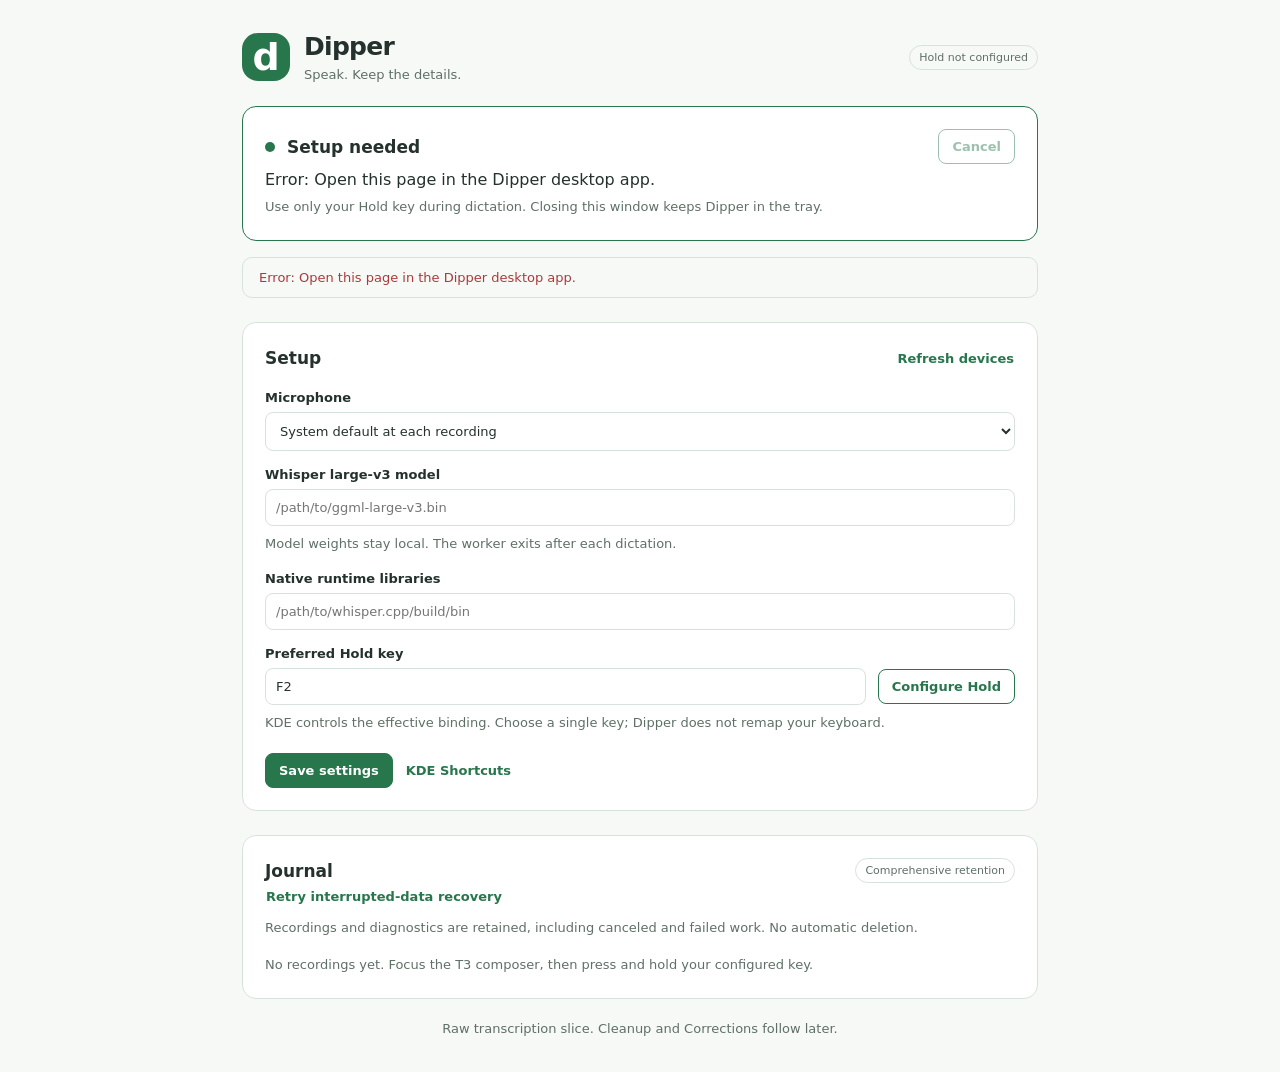
==== commit 90b20d0f: "Merge pull request #13 from KyleDerZweite/feature/raw-voice-to-t3 Build the raw voice-to-T3 desktop " ====
--- a/ui/index.html
+++ b/ui/index.html
@@ -1,74 +1,22 @@
 <!doctype html>
-<html lang="en" data-theme="dark">
-<head>
-  <meta charset="UTF-8">
-  <meta name="viewport" content="width=device-width, initial-scale=1">
-  <title>Dipper</title>
-  <link rel="stylesheet" href="styles.css">
-</head>
+<html lang="en">
+<head><meta charset="UTF-8"><meta name="viewport" content="width=device-width,initial-scale=1"><title>Dipper</title><link rel="stylesheet" href="styles.css"></head>
 <body>
-
-<a class="skip-link" href="#main-content">Skip to content</a>
-<div class="app-frame">
-  <header class="window-titlebar" aria-label="Window controls">
-    <div class="window-drag" data-tauri-drag-region="deep"><span>Dipper</span></div>
-    <div class="window-actions">
-      <button id="window-minimize" class="window-button" type="button" aria-label="Minimize" title="Minimize"><svg class="icon" aria-hidden="true"><use href="icons.svg#icon-minimize"/></svg></button>
-      <button id="window-maximize" class="window-button" type="button" aria-label="Maximize" title="Maximize"><svg class="icon" aria-hidden="true"><use href="icons.svg#icon-maximize"/></svg></button>
-      <button id="window-close" class="window-button window-close" type="button" aria-label="Close to tray" title="Close to tray"><svg class="icon" aria-hidden="true"><use href="icons.svg#icon-close"/></svg></button>
-    </div>
-  </header>
-<div class="app-shell">
-  <aside class="sidebar" aria-label="Dipper sidebar">
-    <a class="brand" href="#dictation" aria-label="Dipper, Dictation"><img src="logo.png" alt="" width="44" height="44"><span>Dipper</span></a>
-    <nav aria-label="Main navigation">
-      <a class="nav-link" href="#dictation" aria-label="Dictation" title="Dictation"><svg class="icon" aria-hidden="true"><use href="icons.svg#icon-mic"/></svg><span>Dictation</span></a>
-      <a class="nav-link" href="#journal" aria-label="Journal" title="Journal"><svg class="icon" aria-hidden="true"><use href="icons.svg#icon-journal"/></svg><span>Journal</span></a>
-      <a class="nav-link" href="#settings" aria-label="Settings" title="Settings"><svg class="icon" aria-hidden="true"><use href="icons.svg#icon-settings"/></svg><span>Settings</span></a>
-    </nav>
-    <div class="sidebar-bottom"><span class="sidebar-note">Runs in the tray</span></div>
-  </aside>
-  <main id="main-content" class="workspace" tabindex="-1">
-    <header class="workspace-header"><h1 id="view-title">Dictation</h1><div class="activity" role="status"><span id="status-light" class="status-light" aria-hidden="true"></span><span id="phase">Starting</span><button id="cancel" type="button" class="quiet-button" disabled>Cancel</button></div></header>
-    <p id="detail" class="activity-detail" aria-live="polite">Connecting to the desktop.</p>
-    <div id="feedback" class="feedback" role="status" hidden></div>
-    <div class="view-scroll">
-      <section id="view-dictation" class="view dictation-view" aria-label="Dictation">
-        <div class="dictation-prompt"><p id="hold-instruction" class="prompt-title">Configure your Hold key</p><kbd id="binding">Unassigned</kbd></div>
-        <a href="#settings" class="microphone-row" aria-label="Microphone settings"><svg class="icon" aria-hidden="true"><use href="icons.svg#icon-mic"/></svg><span id="input-summary">Loading input devices…</span><svg class="icon row-arrow" aria-hidden="true"><use href="icons.svg#icon-arrow"/></svg></a>
-        <p class="hold-note">Use only your Hold key during recording.</p>
-        <div id="last-transcript" class="last-transcript"></div>
-        <div class="view-actions"><a href="#journal" class="text-link">Open Journal <svg class="icon" aria-hidden="true"><use href="icons.svg#icon-arrow"/></svg></a><span class="local-note">Whisper large-v3 · Auto language</span></div>
-      </section>
-      <section id="view-journal" class="view" aria-label="Journal" hidden>
-        <div class="view-toolbar"><span id="journal-count" class="muted">Recent recordings</span><button id="retry-recovery" type="button" class="secondary-button">Retry recovery</button></div>
-        <p class="retention-note">Audio and diagnostics are retained. Nothing is automatically deleted.</p>
-        <div id="journal" class="journal" aria-busy="true"><p class="empty">Loading recordings…</p></div>
-      </section>
-      <section id="view-settings" class="view" aria-label="Settings" hidden>
-        <form id="settings" novalidate>
-          <fieldset id="settings-fields">
-            <div class="field"><div class="field-label"><label for="input">Microphone</label><button id="refresh" type="button" class="text-button">Refresh devices</button></div><select id="input" aria-describedby="input-help"><option value="">System default</option></select><p id="input-help" class="field-help">System default is resolved at the start of each recording.</p></div>
-            <div class="field"><label for="hold">Preferred Hold key</label><div class="control-row"><input id="hold" value="F2" required maxlength="128" spellcheck="false" aria-describedby="hold-help"><button id="configure-hold" type="button" class="secondary-button">Configure Hold</button></div><p id="hold-help" class="field-help">KDE assigns the effective shortcut. Use one key during dictation.</p><button id="kde-shortcuts" type="button" class="text-button">Open KDE Shortcuts</button></div>
-            <details id="recognition-settings"><summary>Recognition setup</summary><div class="field"><label for="model">Whisper large-v3 model</label><input id="model" class="path-input" required pattern="/.*" spellcheck="false" placeholder="/path/to/ggml-large-v3.bin" aria-describedby="model-help"><p id="model-help" class="field-help">Local model file. The worker exits after each dictation.</p></div><div class="field"><label for="runtime">Native runtime libraries</label><input id="runtime" class="path-input" required pattern="/.*" spellcheck="false" placeholder="/path/to/whisper.cpp/build/bin" aria-describedby="runtime-help"><p id="runtime-help" class="field-help">Directory containing the pinned Whisper/Vulkan libraries.</p></div></details>
-            <div class="form-actions"><button id="save" type="submit" class="primary-button">Save settings</button><span class="field-help">Changes apply to the next dictation.</span></div>
-          </fieldset>
-        </form>
-      </section>
-    </div>
-  </main>
-</div>
-</div>
-<div class="resize-edge north" data-resize="North" aria-hidden="true"></div>
-<div class="resize-edge east" data-resize="East" aria-hidden="true"></div>
-<div class="resize-edge south" data-resize="South" aria-hidden="true"></div>
-<div class="resize-edge west" data-resize="West" aria-hidden="true"></div>
-<div class="resize-edge north-west" data-resize="NorthWest" aria-hidden="true"></div>
-<div class="resize-edge north-east" data-resize="NorthEast" aria-hidden="true"></div>
-<div class="resize-edge south-west" data-resize="SouthWest" aria-hidden="true"></div>
-<div class="resize-edge south-east" data-resize="SouthEast" aria-hidden="true"></div>
-<script src="transcript.js"></script>
+<main>
+  <header><div class="wordmark"><span class="mark" aria-hidden="true">d</span><div><h1>Dipper</h1><p>Speak. Keep the details.</p></div></div><span id="binding" class="pill">Hold not configured</span></header>
+  <section class="status-card" aria-live="polite"><div class="status-top"><span id="status-light" class="light"></span><h2 id="phase">Starting</h2><button id="cancel" class="secondary" disabled>Cancel</button></div><p id="detail">Connecting to the desktop.</p><p class="hint">Use only your Hold key during dictation. Closing this window keeps Dipper in the tray.</p></section>
+  <div id="feedback" role="status" hidden></div>
+  <section><div class="section-title"><h2>Setup</h2><button id="refresh" class="text-button">Refresh devices</button></div>
+  <form id="settings">
+    <label for="input">Microphone</label><select id="input"><option value="">System default at each recording</option></select>
+    <label for="model">Whisper large-v3 model</label><input id="model" spellcheck="false" placeholder="/path/to/ggml-large-v3.bin"><p class="hint">Model weights stay local. The worker exits after each dictation.</p>
+    <label for="runtime">Native runtime libraries</label><input id="runtime" spellcheck="false" placeholder="/path/to/whisper.cpp/build/bin">
+    <label for="hold">Preferred Hold key</label><div class="row"><input id="hold" value="F2" spellcheck="false"><button id="configure-hold" type="button" class="secondary">Configure Hold</button></div><p class="hint">KDE controls the effective binding. Choose a single key; Dipper does not remap your keyboard.</p>
+    <div class="row actions"><button id="save" type="submit">Save settings</button><button id="kde-shortcuts" type="button" class="text-button">KDE Shortcuts</button></div>
+  </form></section>
+  <section><div class="section-title"><h2>Journal</h2><span class="pill">Comprehensive retention</span></div><button id="retry-recovery" class="text-button">Retry interrupted-data recovery</button><p class="hint">Recordings and diagnostics are retained, including canceled and failed work. No automatic deletion.</p><div id="journal" class="journal"><p class="empty">No recordings yet. Focus the T3 composer, then press and hold your configured key.</p></div></section>
+  <footer>Raw transcription slice. Cleanup and Corrections follow later.</footer>
+</main>
 <script src="app.js"></script>
-<script src="window.js"></script>
 </body>
 </html>
--- a/ui/styles.css
+++ b/ui/styles.css
@@ -1,191 +1,2 @@
-:root {
-  color-scheme: dark;
-  font-family: system-ui, -apple-system, BlinkMacSystemFont, "Segoe UI", sans-serif;
-  font-size: 13px;
-  line-height: 1.5;
-  --background: #18191b;
-  --sidebar: #141517;
-  --surface: #202225;
-  --foreground: #eceef0;
-  --muted: #a9afb7;
-  --border: #737b85;
-  --separator: #33373d;
-  --hover: #292d32;
-  --accent: #a8ceb7;
-  --danger: #ffaaa9;
-  --processing: #e8c07c;
-  --button-bg: #eceef0;
-  --button-fg: #18191b;
-  --sidebar-width: 164px;
-  --page-inset: 22px;
-  --control-height: 34px;
-}
-* { box-sizing: border-box; }
-[hidden] { display: none !important; }
-body { margin: 0; background: var(--background); color: var(--foreground); }
-button, input, select { font: inherit; }
-button, a, summary { -webkit-tap-highlight-color: transparent; }
-button { cursor: pointer; }
-button:disabled { opacity: .45; cursor: default; }
-a { color: inherit; }
-button:focus-visible, a:focus-visible, input:focus-visible, select:focus-visible, summary:focus-visible { outline: 2px solid var(--accent); outline-offset: 4px; }
-.icon-sprite { position: absolute; width: 0; height: 0; overflow: hidden; }
-.icon { width: 20px; height: 20px; flex: 0 0 20px; fill: none; stroke: currentColor; stroke-width: 1.7; stroke-linecap: round; stroke-linejoin: round; }
-.skip-link { position: fixed; top: -100px; left: 12px; z-index: 10; padding: 12px; background: var(--surface); }
-.skip-link:focus { top: 12px; }
-.app-shell { display: grid; grid-template-columns: var(--sidebar-width) minmax(0, 1fr); height: 100%; min-height: 0; }
-.sidebar { padding: 18px 12px 14px; display: flex; flex-direction: column; background: var(--sidebar); border-right: 1px solid var(--separator); min-height: 0; }
-.brand { display: flex; gap: 10px; align-items: center; text-decoration: none; margin: 0 4px 24px; font-size: 17px; font-weight: 650; letter-spacing: -.5px; }
-.brand img { width: 32px; height: 32px; object-fit: contain; flex-shrink: 0; }
-.sidebar nav { display: grid; gap: 4px; }
-.nav-link { min-height: 36px; display: flex; align-items: center; gap: 12px; text-decoration: none; padding: 8px 10px; color: var(--muted); border-radius: 4px; }
-.nav-link span { text-decoration-thickness: 2px; text-underline-offset: 7px; }
-.nav-link:hover, .nav-link[aria-current="page"] { color: var(--foreground); }
-.nav-link:hover span, .nav-link[aria-current="page"] span { text-decoration-line: underline; text-decoration-color: var(--accent); }
-.nav-link[aria-current="page"] .icon { color: var(--accent); }
-.sidebar-bottom { margin-top: auto; padding-top: 24px; display: flex; align-items: center; gap: 10px; }
-.sidebar-note { color: var(--muted); font-size: 11px; }
-.icon-button { width: 40px; height: 40px; display: grid; place-items: center; padding: 0; border: 1px solid var(--border); border-radius: 6px; background: transparent; color: var(--foreground); flex-shrink: 0; }
-.icon-button:hover { background: var(--hover); }
-.workspace { display: flex; flex-direction: column; min-width: 0; min-height: 0; padding: 18px var(--page-inset) 0; }
-.workspace:focus { outline: none; }
-.workspace-header { display: flex; justify-content: space-between; align-items: center; gap: 16px; flex-wrap: wrap; }
-h1 { font-size: 19px; line-height: 1.3; font-weight: 600; letter-spacing: -.6px; margin: 0; }
-p { margin: 0; }
-.activity { display: flex; align-items: center; gap: 9px; font-size: 12px; color: var(--muted); }
-.status-light { width: 7px; height: 7px; border-radius: 50%; background: var(--accent); flex-shrink: 0; }
-.status-light.recording, .status-light.error { background: var(--danger); }
-.status-light.processing { background: var(--processing); }
-.activity-detail { color: var(--muted); font-size: 11px; margin-top: 10px; padding-bottom: 12px; border-bottom: 1px solid var(--separator); overflow-wrap: anywhere; }
-.activity-detail.error { color: var(--danger); }
-.quiet-button { background: transparent; border: 1px solid var(--border); color: var(--foreground); border-radius: 6px; padding: 5px 10px; min-height: 32px; }
-.quiet-button:hover:not(:disabled) { background: var(--hover); }
-.feedback { font-size: 13px; margin-top: 16px; padding: 12px 14px; border-left: 2px solid var(--accent); background: var(--surface); overflow-wrap: anywhere; }
-.feedback.error-detail { border-color: var(--danger); color: var(--danger); }
-.view-scroll { overflow-y: auto; min-height: 0; padding: 18px 4px 20px; margin: 0 -4px; scrollbar-gutter: stable; }
-.view { max-width: 760px; margin: 0 auto; }
-.dictation-view { max-width: 600px; }
-.dictation-prompt { display: flex; align-items: center; justify-content: space-between; gap: 16px; margin: 0 0 14px; }
-.prompt-title { font-size: 20px; font-weight: 550; letter-spacing: -.5px; }
-kbd { display: inline-block; padding: 6px 10px; font: 500 17px/1.3 ui-monospace, monospace; color: var(--foreground); background: var(--surface); border: 1px solid var(--border); border-bottom-width: 2px; border-radius: 6px; overflow-wrap: anywhere; max-width: 50%; }
-.microphone-row { min-height: 38px; display: flex; align-items: center; gap: 10px; padding: 8px 11px; background: var(--surface); border: 1px solid var(--border); border-radius: 6px; text-decoration: none; font-size: 12px; }
-.microphone-row:hover { background: var(--hover); }
-.microphone-row .icon { width: 16px; height: 16px; flex-basis: 16px; color: var(--accent); }
-.microphone-row span { min-width: 0; flex: 1; overflow: hidden; text-overflow: ellipsis; white-space: nowrap; }
-.microphone-row .row-arrow { color: var(--muted); }
-.hold-note { font-size: 11px; color: var(--muted); margin: 8px 0 18px; }
-.last-header { display: flex; align-items: center; justify-content: space-between; gap: 12px; margin-bottom: 10px; font-size: 12px; font-weight: 550; }
-.transcript-preview { font-size: 13px; line-height: 1.6; white-space: pre-wrap; overflow-wrap: anywhere; max-height: 150px; overflow-y: auto; padding: 12px; background: var(--surface); border: 1px solid var(--separator); border-radius: 6px; }
-.last-outcome { font-size: 10px; color: var(--muted); margin: 8px 0 18px; overflow-wrap: anywhere; }
-.local-note { font-size: 10px; color: var(--muted); }
-.muted { color: var(--muted); font-size: 12px; }
-.configuration-summary { border-top: 1px solid var(--separator); margin: 0; padding: 20px 0; }
-.configuration-summary > div { display: grid; grid-template-columns: 110px minmax(0, 1fr); gap: 18px; margin: 10px 0; }
-dt { color: var(--muted); font-size: 12px; }
-dd { margin: 0; font-size: 13px; overflow-wrap: anywhere; }
-.view-actions { display: flex; justify-content: space-between; gap: 12px; flex-wrap: wrap; border-top: 1px solid var(--separator); padding-top: 20px; }
-.text-link { display: inline-flex; align-items: center; gap: 8px; text-decoration: none; font-size: 12px; min-height: 40px; }
-.text-link:hover { text-decoration: underline; text-underline-offset: 4px; }
-.text-link .icon { width: 16px; height: 16px; flex-basis: 16px; color: var(--muted); }
-.view-toolbar { display: flex; align-items: center; justify-content: space-between; gap: 12px; flex-wrap: wrap; }
-.retention-note { color: var(--muted); font-size: 12px; margin: 16px 0 24px; }
-.empty { padding: 32px 0; color: var(--muted); font-size: 14px; }
-.empty-action { display: inline-block; margin-top: 12px; }
-.journal { display: grid; }
-.entry { border-top: 1px solid var(--separator); padding: 20px 0; min-width: 0; }
-.entry-top { display: flex; align-items: center; justify-content: space-between; gap: 12px; }
-.entry-top time { color: var(--muted); font-size: 12px; }
-.entry .transcript { white-space: pre-wrap; overflow-wrap: anywhere; font-size: 14px; line-height: 1.7; margin: 14px 0; }
-.entry-detail { color: var(--muted); font-size: 12px; overflow-wrap: anywhere; margin-top: 10px; }
-.outcomes { display: flex; flex-wrap: wrap; gap: 6px 18px; color: var(--muted); font-size: 11px; margin: 10px 0 0; }
-fieldset { border: 0; padding: 0; margin: 0; min-width: 0; }
-.field { margin-bottom: 18px; }
-label { display: block; font-size: 13px; font-weight: 550; margin-bottom: 8px; }
-.field-label { display: flex; align-items: center; justify-content: space-between; gap: 12px; }
-.field-label label { margin: 0; }
-.field-label { margin-bottom: 8px; }
-input, select { min-width: 0; width: 100%; height: var(--control-height); padding: 8px 11px; background: var(--surface); color: var(--foreground); border: 1px solid var(--border); border-radius: 6px; font-size: 13px; }
-input[aria-invalid="true"] { border-color: var(--danger); }
-.path-input { font-family: ui-monospace, monospace; font-size: 12px; }
-.field-help { color: var(--muted); font-size: 12px; margin-top: 8px; line-height: 1.6; }
-.control-row { display: flex; gap: 10px; align-items: center; }
-.control-row input { flex: 1; }
-.primary-button, .secondary-button { min-height: var(--control-height); border-radius: 6px; padding: 6px 10px; font-size: 12px; font-weight: 550; flex-shrink: 0; }
-.primary-button { border: 1px solid var(--button-bg); background: var(--button-bg); color: var(--button-fg); }
-.secondary-button { border: 1px solid var(--border); background: transparent; color: var(--foreground); }
-.primary-button:hover:not(:disabled) { opacity: .9; }
-.secondary-button:hover:not(:disabled) { background: var(--hover); }
-.text-button { background: transparent; color: var(--foreground); border: 0; min-height: 40px; padding: 8px 0; font-size: 12px; text-decoration: underline; text-underline-offset: 4px; }
-.text-button:hover:not(:disabled) { color: var(--accent); }
-details { border-top: 1px solid var(--separator); padding-top: 18px; }
-summary { cursor: pointer; font-size: 13px; min-height: 40px; }
-details[open] summary { margin-bottom: 14px; }
-.form-actions { display: flex; align-items: center; flex-wrap: wrap; gap: 10px 16px; margin-top: 24px; padding-top: 20px; border-top: 1px solid var(--separator); }
-.form-actions .field-help { margin: 0; }
-@media (max-width: 640px) {
-  :root { --sidebar-width: 68px; --page-inset: 20px; }
-  .sidebar { padding: 18px 8px 14px; }
-  .brand { margin: 0 2px 22px; }
-  .brand img { width: 32px; height: 32px; }
-  .brand span, .nav-link span, .sidebar-note { display: none; }
-  .nav-link { justify-content: center; padding: 10px 0; position: relative; }
-  .nav-link[aria-current="page"]::after, .nav-link:hover::after { content: ""; position: absolute; height: 2px; width: 20px; bottom: 4px; background: var(--accent); }
-  .sidebar-bottom { justify-content: center; }
-  .workspace { padding-top: 18px; }
-  .workspace-header { gap: 12px; }
-  .configuration-summary > div { grid-template-columns: 1fr; gap: 3px; margin: 14px 0; }
-  .dictation-prompt { gap: 10px; }
-  .prompt-title { font-size: 18px; }
-  .control-row { flex-wrap: wrap; }
-  .control-row input { flex-basis: 100%; }
-}
-@media (max-width: 380px) {
-  :root { --sidebar-width: 58px; --page-inset: 14px; }
-  .sidebar { padding-inline: 6px; }
-  .brand img { width: 30px; height: 30px; }
-  h1 { font-size: 18px; }
-}
-@media (prefers-reduced-motion: reduce) { *, *::before, *::after { scroll-behavior: auto !important; } }
-
-/* The same app theme owns the window frame and every local view. */
-.app-frame { height: 100dvh; min-height: 320px; display: grid; grid-template-rows: 35px minmax(0, 1fr); border: 1px solid var(--separator); }
-.window-titlebar { display: flex; align-items: center; background: var(--background); border-bottom: 1px solid var(--separator); min-width: 0; user-select: none; }
-.window-drag { flex: 1; align-self: stretch; display: flex; align-items: center; padding-left: 20px; font-size: 12px; color: var(--muted); }
-.window-actions { display: flex; align-self: stretch; }
-.window-button { width: 38px; min-height: 33px; display: grid; place-items: center; background: transparent; border: 0; padding: 0; color: var(--muted); }
-.window-button .icon { width: 16px; height: 16px; }
-.window-button:hover:not(:disabled) { background: var(--hover); color: var(--foreground); }
-.window-close:hover:not(:disabled) { color: var(--danger); }
-.window-button:focus-visible { outline-offset: -4px; }
-.resize-edge { position: fixed; z-index: 20; }
-.north, .south { left: 10px; right: 10px; height: 4px; cursor: ns-resize; }
-.north { top: 0; } .south { bottom: 0; }
-.east, .west { top: 10px; bottom: 10px; width: 4px; cursor: ew-resize; }
-.east { right: 0; } .west { left: 0; }
-.north-west, .north-east, .south-west, .south-east { width: 10px; height: 10px; }
-.north-west { top: 0; left: 0; cursor: nwse-resize; }
-.north-east { top: 0; right: 0; cursor: nesw-resize; }
-.south-west { bottom: 0; left: 0; cursor: nesw-resize; }
-.south-east { bottom: 0; right: 0; cursor: nwse-resize; }
-.window-maximized .resize-edge { display: none; }
-.window-maximized .app-frame { border: 0; }
-.quick-body { height: 100dvh; overflow: hidden; }
-.quick-panel { height: 100%; display: flex; flex-direction: column; padding: 12px; border: 1px solid var(--border); overflow-y: auto; }
-.quick-header { display: flex; align-items: center; justify-content: space-between; gap: 10px; margin-bottom: 8px; }
-.quick-icon-button { width: 28px; height: 28px; display: grid; place-items: center; border: 0; background: transparent; color: var(--muted); padding: 0; }
-.quick-icon-button .icon { width: 15px; height: 15px; }
-.quick-icon-button:hover { color: var(--foreground); background: var(--hover); }
-.quick-panel .dictation-prompt { margin-bottom: 10px; }
-.quick-panel .prompt-title { font-size: 18px; }
-.quick-panel .microphone-row { width: 100%; flex-shrink: 0; margin-bottom: 10px; }
-.quick-panel .last-header { font-size: 11px; margin-bottom: 6px; }
-.quick-panel .transcript-preview { max-height: 64px; font-size: 12px; padding: 9px; }
-.quick-panel .last-outcome { font-size: 10px; margin: 6px 0 8px; }
-.quick-actions { margin-top: auto; border-top: 1px solid var(--separator); padding-top: 5px; flex-shrink: 0; }
-.quick-action { display: flex; align-items: center; justify-content: space-between; width: 100%; min-height: 30px; padding: 6px 3px; border: 0; background: transparent; color: var(--foreground); text-align: left; font-size: 12px; }
-.quick-action .icon { width: 15px; height: 15px; }
-.quick-action:hover { background: var(--hover); }
-.quick-feedback { font-size: 11px; color: var(--muted); margin-bottom: 8px; overflow-wrap: anywhere; }
-.quick-feedback.error-detail { color: var(--danger); }
-
-.quick-panel .last-header .secondary-button { min-height: 28px; padding: 4px 9px; font-size: 11px; }
+:root{color-scheme:light dark;font-family:system-ui,sans-serif;color:light-dark(#24312d,#edf2ef);background:light-dark(#f7f9f7,#17211d);--surface:light-dark(#fff,#202d26);--line:light-dark(#d8e2dc,#3a4a40);--muted:light-dark(#5f7066,#afc2b5);--accent:light-dark(#28764c,#92d3ac)}
+*{box-sizing:border-box}body{margin:0}main{max-width:860px;padding:32px;margin:auto}header,.wordmark,.row,.section-title,.status-top{display:flex;align-items:center;gap:12px}header,.section-title{justify-content:space-between}.wordmark{gap:14px}.mark{display:grid;place-items:center;width:48px;height:48px;border-radius:16px;background:var(--accent);color:light-dark(#fff,#17211d);font-size:38px;font-weight:750;line-height:1}h1{font-size:25px;letter-spacing:-.7px;margin:0}h2{font-size:17px;margin:0}p{margin:6px 0 0}header p{font-size:13px;color:var(--muted)}section{margin-top:24px;border:1px solid var(--line);border-radius:14px;padding:22px;background:var(--surface)}.status-card{border-color:var(--accent)}.status-top h2{flex:1}.light{width:10px;height:10px;border-radius:50%;background:var(--accent)}.light.recording{background:#e25757;box-shadow:0 0 0 5px #e2575720}.light.processing{background:#dea841}.light.error{background:#e25757}.hint,.empty,footer{font-size:13px;color:var(--muted);line-height:1.6}.hint{margin-top:8px}.pill{white-space:nowrap;font-size:11px;padding:5px 9px;border:1px solid var(--line);border-radius:20px;color:var(--muted)}button,input,select{font:inherit}button{cursor:pointer;border-radius:8px;border:1px solid var(--accent);background:var(--accent);color:light-dark(#fff,#17211d);padding:9px 13px;font-size:13px;font-weight:600}button:disabled{opacity:.45;cursor:default}.secondary{background:transparent;color:var(--accent)}.text-button{background:transparent;border-color:transparent;color:var(--accent);padding:5px 0}button:focus-visible,input:focus-visible,select:focus-visible{outline:2px solid var(--accent);outline-offset:3px}form{margin-top:18px}label{display:block;margin:16px 0 7px;font-size:13px;font-weight:600}input,select{min-width:0;width:100%;padding:10px;border:1px solid var(--line);border-radius:8px;background:transparent;color:inherit;font-size:13px}.row input{flex:1}.actions{margin-top:20px}.journal{margin-top:16px}.entry{padding:15px 0;border-top:1px solid var(--line)}.entry:first-child{border-top:0}.entry-top{display:flex;align-items:center;justify-content:space-between;gap:10px;font-size:12px;color:var(--muted)}.transcript{white-space:pre-wrap;font-size:14px;line-height:1.65;margin:10px 0}.error-detail{font-size:12px;color:light-dark(#ac3939,#ffaaa6);overflow-wrap:anywhere}#feedback{margin-top:16px;padding:12px 16px;border:1px solid var(--line);border-radius:10px;font-size:13px;overflow-wrap:anywhere}footer{margin-top:20px;text-align:center}.entry .secondary{padding:6px 10px} @media(max-width:560px){main{padding:20px 16px}header{align-items:flex-start;gap:8px}.wordmark{gap:9px}.mark{width:38px;height:38px;font-size:30px}header .pill{max-width:130px;white-space:normal;text-align:right}section{padding:16px}.section-title{gap:8px}.section-title .pill{white-space:normal;text-align:right}.row{flex-wrap:wrap}.row input{min-width:130px}.actions{justify-content:space-between}}
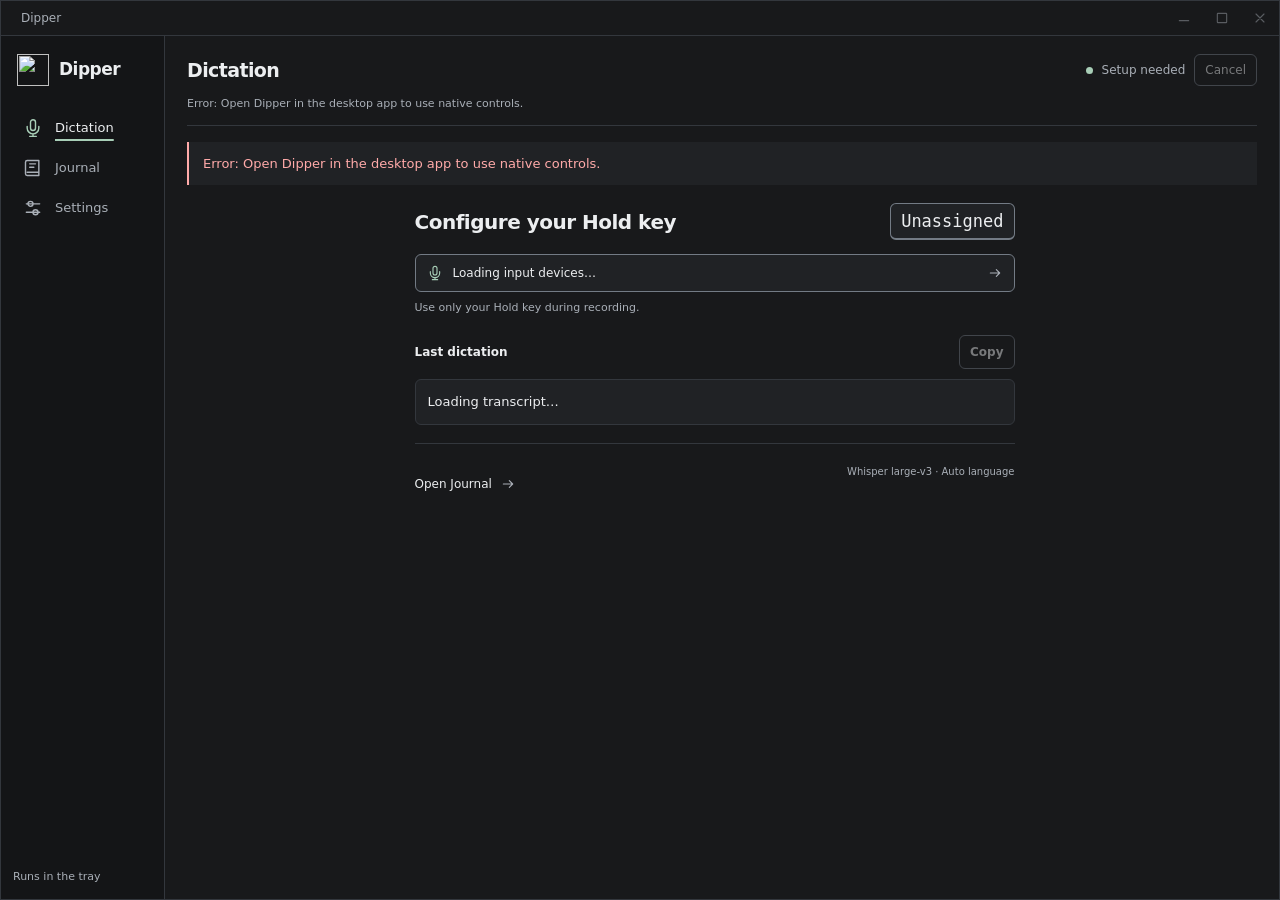
==== commit de2a8b3c: "Merge pull request #17 from KyleDerZweite/feature/desktop-sidebar Use Auto recognition and a compact" ====
--- a/ui/index.html
+++ b/ui/index.html
@@ -1,22 +1,74 @@
 <!doctype html>
-<html lang="en">
-<head><meta charset="UTF-8"><meta name="viewport" content="width=device-width,initial-scale=1"><title>Dipper</title><link rel="stylesheet" href="styles.css"></head>
+<html lang="en" data-theme="dark">
+<head>
+  <meta charset="UTF-8">
+  <meta name="viewport" content="width=device-width, initial-scale=1">
+  <title>Dipper</title>
+  <link rel="stylesheet" href="styles.css">
+</head>
 <body>
-<main>
-  <header><div class="wordmark"><span class="mark" aria-hidden="true">d</span><div><h1>Dipper</h1><p>Speak. Keep the details.</p></div></div><span id="binding" class="pill">Hold not configured</span></header>
-  <section class="status-card" aria-live="polite"><div class="status-top"><span id="status-light" class="light"></span><h2 id="phase">Starting</h2><button id="cancel" class="secondary" disabled>Cancel</button></div><p id="detail">Connecting to the desktop.</p><p class="hint">Use only your Hold key during dictation. Closing this window keeps Dipper in the tray.</p></section>
-  <div id="feedback" role="status" hidden></div>
-  <section><div class="section-title"><h2>Setup</h2><button id="refresh" class="text-button">Refresh devices</button></div>
-  <form id="settings">
-    <label for="input">Microphone</label><select id="input"><option value="">System default at each recording</option></select>
-    <label for="model">Whisper large-v3 model</label><input id="model" spellcheck="false" placeholder="/path/to/ggml-large-v3.bin"><p class="hint">Model weights stay local. The worker exits after each dictation.</p>
-    <label for="runtime">Native runtime libraries</label><input id="runtime" spellcheck="false" placeholder="/path/to/whisper.cpp/build/bin">
-    <label for="hold">Preferred Hold key</label><div class="row"><input id="hold" value="F2" spellcheck="false"><button id="configure-hold" type="button" class="secondary">Configure Hold</button></div><p class="hint">KDE controls the effective binding. Choose a single key; Dipper does not remap your keyboard.</p>
-    <div class="row actions"><button id="save" type="submit">Save settings</button><button id="kde-shortcuts" type="button" class="text-button">KDE Shortcuts</button></div>
-  </form></section>
-  <section><div class="section-title"><h2>Journal</h2><span class="pill">Comprehensive retention</span></div><button id="retry-recovery" class="text-button">Retry interrupted-data recovery</button><p class="hint">Recordings and diagnostics are retained, including canceled and failed work. No automatic deletion.</p><div id="journal" class="journal"><p class="empty">No recordings yet. Focus the T3 composer, then press and hold your configured key.</p></div></section>
-  <footer>Raw transcription slice. Cleanup and Corrections follow later.</footer>
-</main>
+
+<a class="skip-link" href="#main-content">Skip to content</a>
+<div class="app-frame">
+  <header class="window-titlebar" aria-label="Window controls">
+    <div class="window-drag" data-tauri-drag-region="deep"><span>Dipper</span></div>
+    <div class="window-actions">
+      <button id="window-minimize" class="window-button" type="button" aria-label="Minimize" title="Minimize"><svg class="icon" aria-hidden="true"><use href="icons.svg#icon-minimize"/></svg></button>
+      <button id="window-maximize" class="window-button" type="button" aria-label="Maximize" title="Maximize"><svg class="icon" aria-hidden="true"><use href="icons.svg#icon-maximize"/></svg></button>
+      <button id="window-close" class="window-button window-close" type="button" aria-label="Close to tray" title="Close to tray"><svg class="icon" aria-hidden="true"><use href="icons.svg#icon-close"/></svg></button>
+    </div>
+  </header>
+<div class="app-shell">
+  <aside class="sidebar" aria-label="Dipper sidebar">
+    <a class="brand" href="#dictation" aria-label="Dipper, Dictation"><img src="logo.png" alt="" width="44" height="44"><span>Dipper</span></a>
+    <nav aria-label="Main navigation">
+      <a class="nav-link" href="#dictation" aria-label="Dictation" title="Dictation"><svg class="icon" aria-hidden="true"><use href="icons.svg#icon-mic"/></svg><span>Dictation</span></a>
+      <a class="nav-link" href="#journal" aria-label="Journal" title="Journal"><svg class="icon" aria-hidden="true"><use href="icons.svg#icon-journal"/></svg><span>Journal</span></a>
+      <a class="nav-link" href="#settings" aria-label="Settings" title="Settings"><svg class="icon" aria-hidden="true"><use href="icons.svg#icon-settings"/></svg><span>Settings</span></a>
+    </nav>
+    <div class="sidebar-bottom"><span class="sidebar-note">Runs in the tray</span></div>
+  </aside>
+  <main id="main-content" class="workspace" tabindex="-1">
+    <header class="workspace-header"><h1 id="view-title">Dictation</h1><div class="activity" role="status"><span id="status-light" class="status-light" aria-hidden="true"></span><span id="phase">Starting</span><button id="cancel" type="button" class="quiet-button" disabled>Cancel</button></div></header>
+    <p id="detail" class="activity-detail" aria-live="polite">Connecting to the desktop.</p>
+    <div id="feedback" class="feedback" role="status" hidden></div>
+    <div class="view-scroll">
+      <section id="view-dictation" class="view dictation-view" aria-label="Dictation">
+        <div class="dictation-prompt"><p id="hold-instruction" class="prompt-title">Configure your Hold key</p><kbd id="binding">Unassigned</kbd></div>
+        <a href="#settings" class="microphone-row" aria-label="Microphone settings"><svg class="icon" aria-hidden="true"><use href="icons.svg#icon-mic"/></svg><span id="input-summary">Loading input devices…</span><svg class="icon row-arrow" aria-hidden="true"><use href="icons.svg#icon-arrow"/></svg></a>
+        <p class="hold-note">Use only your Hold key during recording.</p>
+        <div id="last-transcript" class="last-transcript"></div>
+        <div class="view-actions"><a href="#journal" class="text-link">Open Journal <svg class="icon" aria-hidden="true"><use href="icons.svg#icon-arrow"/></svg></a><span class="local-note">Whisper large-v3 · Auto language</span></div>
+      </section>
+      <section id="view-journal" class="view" aria-label="Journal" hidden>
+        <div class="view-toolbar"><span id="journal-count" class="muted">Recent recordings</span><button id="retry-recovery" type="button" class="secondary-button">Retry recovery</button></div>
+        <p class="retention-note">Audio and diagnostics are retained. Nothing is automatically deleted.</p>
+        <div id="journal" class="journal" aria-busy="true"><p class="empty">Loading recordings…</p></div>
+      </section>
+      <section id="view-settings" class="view" aria-label="Settings" hidden>
+        <form id="settings" novalidate>
+          <fieldset id="settings-fields">
+            <div class="field"><div class="field-label"><label for="input">Microphone</label><button id="refresh" type="button" class="text-button">Refresh devices</button></div><select id="input" aria-describedby="input-help"><option value="">System default</option></select><p id="input-help" class="field-help">System default is resolved at the start of each recording.</p></div>
+            <div class="field"><label for="hold">Preferred Hold key</label><div class="control-row"><input id="hold" value="F2" required maxlength="128" spellcheck="false" aria-describedby="hold-help"><button id="configure-hold" type="button" class="secondary-button">Configure Hold</button></div><p id="hold-help" class="field-help">KDE assigns the effective shortcut. Use one key during dictation.</p><button id="kde-shortcuts" type="button" class="text-button">Open KDE Shortcuts</button></div>
+            <details id="recognition-settings"><summary>Recognition setup</summary><div class="field"><label for="model">Whisper large-v3 model</label><input id="model" class="path-input" required pattern="/.*" spellcheck="false" placeholder="/path/to/ggml-large-v3.bin" aria-describedby="model-help"><p id="model-help" class="field-help">Local model file. The worker exits after each dictation.</p></div><div class="field"><label for="runtime">Native runtime libraries</label><input id="runtime" class="path-input" required pattern="/.*" spellcheck="false" placeholder="/path/to/whisper.cpp/build/bin" aria-describedby="runtime-help"><p id="runtime-help" class="field-help">Directory containing the pinned Whisper/Vulkan libraries.</p></div></details>
+            <div class="form-actions"><button id="save" type="submit" class="primary-button">Save settings</button><span class="field-help">Changes apply to the next dictation.</span></div>
+          </fieldset>
+        </form>
+      </section>
+    </div>
+  </main>
+</div>
+</div>
+<div class="resize-edge north" data-resize="North" aria-hidden="true"></div>
+<div class="resize-edge east" data-resize="East" aria-hidden="true"></div>
+<div class="resize-edge south" data-resize="South" aria-hidden="true"></div>
+<div class="resize-edge west" data-resize="West" aria-hidden="true"></div>
+<div class="resize-edge north-west" data-resize="NorthWest" aria-hidden="true"></div>
+<div class="resize-edge north-east" data-resize="NorthEast" aria-hidden="true"></div>
+<div class="resize-edge south-west" data-resize="SouthWest" aria-hidden="true"></div>
+<div class="resize-edge south-east" data-resize="SouthEast" aria-hidden="true"></div>
+<script src="transcript.js"></script>
 <script src="app.js"></script>
+<script src="window.js"></script>
 </body>
 </html>
--- a/ui/styles.css
+++ b/ui/styles.css
@@ -1,2 +1,191 @@
-:root{color-scheme:light dark;font-family:system-ui,sans-serif;color:light-dark(#24312d,#edf2ef);background:light-dark(#f7f9f7,#17211d);--surface:light-dark(#fff,#202d26);--line:light-dark(#d8e2dc,#3a4a40);--muted:light-dark(#5f7066,#afc2b5);--accent:light-dark(#28764c,#92d3ac)}
-*{box-sizing:border-box}body{margin:0}main{max-width:860px;padding:32px;margin:auto}header,.wordmark,.row,.section-title,.status-top{display:flex;align-items:center;gap:12px}header,.section-title{justify-content:space-between}.wordmark{gap:14px}.mark{display:grid;place-items:center;width:48px;height:48px;border-radius:16px;background:var(--accent);color:light-dark(#fff,#17211d);font-size:38px;font-weight:750;line-height:1}h1{font-size:25px;letter-spacing:-.7px;margin:0}h2{font-size:17px;margin:0}p{margin:6px 0 0}header p{font-size:13px;color:var(--muted)}section{margin-top:24px;border:1px solid var(--line);border-radius:14px;padding:22px;background:var(--surface)}.status-card{border-color:var(--accent)}.status-top h2{flex:1}.light{width:10px;height:10px;border-radius:50%;background:var(--accent)}.light.recording{background:#e25757;box-shadow:0 0 0 5px #e2575720}.light.processing{background:#dea841}.light.error{background:#e25757}.hint,.empty,footer{font-size:13px;color:var(--muted);line-height:1.6}.hint{margin-top:8px}.pill{white-space:nowrap;font-size:11px;padding:5px 9px;border:1px solid var(--line);border-radius:20px;color:var(--muted)}button,input,select{font:inherit}button{cursor:pointer;border-radius:8px;border:1px solid var(--accent);background:var(--accent);color:light-dark(#fff,#17211d);padding:9px 13px;font-size:13px;font-weight:600}button:disabled{opacity:.45;cursor:default}.secondary{background:transparent;color:var(--accent)}.text-button{background:transparent;border-color:transparent;color:var(--accent);padding:5px 0}button:focus-visible,input:focus-visible,select:focus-visible{outline:2px solid var(--accent);outline-offset:3px}form{margin-top:18px}label{display:block;margin:16px 0 7px;font-size:13px;font-weight:600}input,select{min-width:0;width:100%;padding:10px;border:1px solid var(--line);border-radius:8px;background:transparent;color:inherit;font-size:13px}.row input{flex:1}.actions{margin-top:20px}.journal{margin-top:16px}.entry{padding:15px 0;border-top:1px solid var(--line)}.entry:first-child{border-top:0}.entry-top{display:flex;align-items:center;justify-content:space-between;gap:10px;font-size:12px;color:var(--muted)}.transcript{white-space:pre-wrap;font-size:14px;line-height:1.65;margin:10px 0}.error-detail{font-size:12px;color:light-dark(#ac3939,#ffaaa6);overflow-wrap:anywhere}#feedback{margin-top:16px;padding:12px 16px;border:1px solid var(--line);border-radius:10px;font-size:13px;overflow-wrap:anywhere}footer{margin-top:20px;text-align:center}.entry .secondary{padding:6px 10px} @media(max-width:560px){main{padding:20px 16px}header{align-items:flex-start;gap:8px}.wordmark{gap:9px}.mark{width:38px;height:38px;font-size:30px}header .pill{max-width:130px;white-space:normal;text-align:right}section{padding:16px}.section-title{gap:8px}.section-title .pill{white-space:normal;text-align:right}.row{flex-wrap:wrap}.row input{min-width:130px}.actions{justify-content:space-between}}
+:root {
+  color-scheme: dark;
+  font-family: system-ui, -apple-system, BlinkMacSystemFont, "Segoe UI", sans-serif;
+  font-size: 13px;
+  line-height: 1.5;
+  --background: #18191b;
+  --sidebar: #141517;
+  --surface: #202225;
+  --foreground: #eceef0;
+  --muted: #a9afb7;
+  --border: #737b85;
+  --separator: #33373d;
+  --hover: #292d32;
+  --accent: #a8ceb7;
+  --danger: #ffaaa9;
+  --processing: #e8c07c;
+  --button-bg: #eceef0;
+  --button-fg: #18191b;
+  --sidebar-width: 164px;
+  --page-inset: 22px;
+  --control-height: 34px;
+}
+* { box-sizing: border-box; }
+[hidden] { display: none !important; }
+body { margin: 0; background: var(--background); color: var(--foreground); }
+button, input, select { font: inherit; }
+button, a, summary { -webkit-tap-highlight-color: transparent; }
+button { cursor: pointer; }
+button:disabled { opacity: .45; cursor: default; }
+a { color: inherit; }
+button:focus-visible, a:focus-visible, input:focus-visible, select:focus-visible, summary:focus-visible { outline: 2px solid var(--accent); outline-offset: 4px; }
+.icon-sprite { position: absolute; width: 0; height: 0; overflow: hidden; }
+.icon { width: 20px; height: 20px; flex: 0 0 20px; fill: none; stroke: currentColor; stroke-width: 1.7; stroke-linecap: round; stroke-linejoin: round; }
+.skip-link { position: fixed; top: -100px; left: 12px; z-index: 10; padding: 12px; background: var(--surface); }
+.skip-link:focus { top: 12px; }
+.app-shell { display: grid; grid-template-columns: var(--sidebar-width) minmax(0, 1fr); height: 100%; min-height: 0; }
+.sidebar { padding: 18px 12px 14px; display: flex; flex-direction: column; background: var(--sidebar); border-right: 1px solid var(--separator); min-height: 0; }
+.brand { display: flex; gap: 10px; align-items: center; text-decoration: none; margin: 0 4px 24px; font-size: 17px; font-weight: 650; letter-spacing: -.5px; }
+.brand img { width: 32px; height: 32px; object-fit: contain; flex-shrink: 0; }
+.sidebar nav { display: grid; gap: 4px; }
+.nav-link { min-height: 36px; display: flex; align-items: center; gap: 12px; text-decoration: none; padding: 8px 10px; color: var(--muted); border-radius: 4px; }
+.nav-link span { text-decoration-thickness: 2px; text-underline-offset: 7px; }
+.nav-link:hover, .nav-link[aria-current="page"] { color: var(--foreground); }
+.nav-link:hover span, .nav-link[aria-current="page"] span { text-decoration-line: underline; text-decoration-color: var(--accent); }
+.nav-link[aria-current="page"] .icon { color: var(--accent); }
+.sidebar-bottom { margin-top: auto; padding-top: 24px; display: flex; align-items: center; gap: 10px; }
+.sidebar-note { color: var(--muted); font-size: 11px; }
+.icon-button { width: 40px; height: 40px; display: grid; place-items: center; padding: 0; border: 1px solid var(--border); border-radius: 6px; background: transparent; color: var(--foreground); flex-shrink: 0; }
+.icon-button:hover { background: var(--hover); }
+.workspace { display: flex; flex-direction: column; min-width: 0; min-height: 0; padding: 18px var(--page-inset) 0; }
+.workspace:focus { outline: none; }
+.workspace-header { display: flex; justify-content: space-between; align-items: center; gap: 16px; flex-wrap: wrap; }
+h1 { font-size: 19px; line-height: 1.3; font-weight: 600; letter-spacing: -.6px; margin: 0; }
+p { margin: 0; }
+.activity { display: flex; align-items: center; gap: 9px; font-size: 12px; color: var(--muted); }
+.status-light { width: 7px; height: 7px; border-radius: 50%; background: var(--accent); flex-shrink: 0; }
+.status-light.recording, .status-light.error { background: var(--danger); }
+.status-light.processing { background: var(--processing); }
+.activity-detail { color: var(--muted); font-size: 11px; margin-top: 10px; padding-bottom: 12px; border-bottom: 1px solid var(--separator); overflow-wrap: anywhere; }
+.activity-detail.error { color: var(--danger); }
+.quiet-button { background: transparent; border: 1px solid var(--border); color: var(--foreground); border-radius: 6px; padding: 5px 10px; min-height: 32px; }
+.quiet-button:hover:not(:disabled) { background: var(--hover); }
+.feedback { font-size: 13px; margin-top: 16px; padding: 12px 14px; border-left: 2px solid var(--accent); background: var(--surface); overflow-wrap: anywhere; }
+.feedback.error-detail { border-color: var(--danger); color: var(--danger); }
+.view-scroll { overflow-y: auto; min-height: 0; padding: 18px 4px 20px; margin: 0 -4px; scrollbar-gutter: stable; }
+.view { max-width: 760px; margin: 0 auto; }
+.dictation-view { max-width: 600px; }
+.dictation-prompt { display: flex; align-items: center; justify-content: space-between; gap: 16px; margin: 0 0 14px; }
+.prompt-title { font-size: 20px; font-weight: 550; letter-spacing: -.5px; }
+kbd { display: inline-block; padding: 6px 10px; font: 500 17px/1.3 ui-monospace, monospace; color: var(--foreground); background: var(--surface); border: 1px solid var(--border); border-bottom-width: 2px; border-radius: 6px; overflow-wrap: anywhere; max-width: 50%; }
+.microphone-row { min-height: 38px; display: flex; align-items: center; gap: 10px; padding: 8px 11px; background: var(--surface); border: 1px solid var(--border); border-radius: 6px; text-decoration: none; font-size: 12px; }
+.microphone-row:hover { background: var(--hover); }
+.microphone-row .icon { width: 16px; height: 16px; flex-basis: 16px; color: var(--accent); }
+.microphone-row span { min-width: 0; flex: 1; overflow: hidden; text-overflow: ellipsis; white-space: nowrap; }
+.microphone-row .row-arrow { color: var(--muted); }
+.hold-note { font-size: 11px; color: var(--muted); margin: 8px 0 18px; }
+.last-header { display: flex; align-items: center; justify-content: space-between; gap: 12px; margin-bottom: 10px; font-size: 12px; font-weight: 550; }
+.transcript-preview { font-size: 13px; line-height: 1.6; white-space: pre-wrap; overflow-wrap: anywhere; max-height: 150px; overflow-y: auto; padding: 12px; background: var(--surface); border: 1px solid var(--separator); border-radius: 6px; }
+.last-outcome { font-size: 10px; color: var(--muted); margin: 8px 0 18px; overflow-wrap: anywhere; }
+.local-note { font-size: 10px; color: var(--muted); }
+.muted { color: var(--muted); font-size: 12px; }
+.configuration-summary { border-top: 1px solid var(--separator); margin: 0; padding: 20px 0; }
+.configuration-summary > div { display: grid; grid-template-columns: 110px minmax(0, 1fr); gap: 18px; margin: 10px 0; }
+dt { color: var(--muted); font-size: 12px; }
+dd { margin: 0; font-size: 13px; overflow-wrap: anywhere; }
+.view-actions { display: flex; justify-content: space-between; gap: 12px; flex-wrap: wrap; border-top: 1px solid var(--separator); padding-top: 20px; }
+.text-link { display: inline-flex; align-items: center; gap: 8px; text-decoration: none; font-size: 12px; min-height: 40px; }
+.text-link:hover { text-decoration: underline; text-underline-offset: 4px; }
+.text-link .icon { width: 16px; height: 16px; flex-basis: 16px; color: var(--muted); }
+.view-toolbar { display: flex; align-items: center; justify-content: space-between; gap: 12px; flex-wrap: wrap; }
+.retention-note { color: var(--muted); font-size: 12px; margin: 16px 0 24px; }
+.empty { padding: 32px 0; color: var(--muted); font-size: 14px; }
+.empty-action { display: inline-block; margin-top: 12px; }
+.journal { display: grid; }
+.entry { border-top: 1px solid var(--separator); padding: 20px 0; min-width: 0; }
+.entry-top { display: flex; align-items: center; justify-content: space-between; gap: 12px; }
+.entry-top time { color: var(--muted); font-size: 12px; }
+.entry .transcript { white-space: pre-wrap; overflow-wrap: anywhere; font-size: 14px; line-height: 1.7; margin: 14px 0; }
+.entry-detail { color: var(--muted); font-size: 12px; overflow-wrap: anywhere; margin-top: 10px; }
+.outcomes { display: flex; flex-wrap: wrap; gap: 6px 18px; color: var(--muted); font-size: 11px; margin: 10px 0 0; }
+fieldset { border: 0; padding: 0; margin: 0; min-width: 0; }
+.field { margin-bottom: 18px; }
+label { display: block; font-size: 13px; font-weight: 550; margin-bottom: 8px; }
+.field-label { display: flex; align-items: center; justify-content: space-between; gap: 12px; }
+.field-label label { margin: 0; }
+.field-label { margin-bottom: 8px; }
+input, select { min-width: 0; width: 100%; height: var(--control-height); padding: 8px 11px; background: var(--surface); color: var(--foreground); border: 1px solid var(--border); border-radius: 6px; font-size: 13px; }
+input[aria-invalid="true"] { border-color: var(--danger); }
+.path-input { font-family: ui-monospace, monospace; font-size: 12px; }
+.field-help { color: var(--muted); font-size: 12px; margin-top: 8px; line-height: 1.6; }
+.control-row { display: flex; gap: 10px; align-items: center; }
+.control-row input { flex: 1; }
+.primary-button, .secondary-button { min-height: var(--control-height); border-radius: 6px; padding: 6px 10px; font-size: 12px; font-weight: 550; flex-shrink: 0; }
+.primary-button { border: 1px solid var(--button-bg); background: var(--button-bg); color: var(--button-fg); }
+.secondary-button { border: 1px solid var(--border); background: transparent; color: var(--foreground); }
+.primary-button:hover:not(:disabled) { opacity: .9; }
+.secondary-button:hover:not(:disabled) { background: var(--hover); }
+.text-button { background: transparent; color: var(--foreground); border: 0; min-height: 40px; padding: 8px 0; font-size: 12px; text-decoration: underline; text-underline-offset: 4px; }
+.text-button:hover:not(:disabled) { color: var(--accent); }
+details { border-top: 1px solid var(--separator); padding-top: 18px; }
+summary { cursor: pointer; font-size: 13px; min-height: 40px; }
+details[open] summary { margin-bottom: 14px; }
+.form-actions { display: flex; align-items: center; flex-wrap: wrap; gap: 10px 16px; margin-top: 24px; padding-top: 20px; border-top: 1px solid var(--separator); }
+.form-actions .field-help { margin: 0; }
+@media (max-width: 640px) {
+  :root { --sidebar-width: 68px; --page-inset: 20px; }
+  .sidebar { padding: 18px 8px 14px; }
+  .brand { margin: 0 2px 22px; }
+  .brand img { width: 32px; height: 32px; }
+  .brand span, .nav-link span, .sidebar-note { display: none; }
+  .nav-link { justify-content: center; padding: 10px 0; position: relative; }
+  .nav-link[aria-current="page"]::after, .nav-link:hover::after { content: ""; position: absolute; height: 2px; width: 20px; bottom: 4px; background: var(--accent); }
+  .sidebar-bottom { justify-content: center; }
+  .workspace { padding-top: 18px; }
+  .workspace-header { gap: 12px; }
+  .configuration-summary > div { grid-template-columns: 1fr; gap: 3px; margin: 14px 0; }
+  .dictation-prompt { gap: 10px; }
+  .prompt-title { font-size: 18px; }
+  .control-row { flex-wrap: wrap; }
+  .control-row input { flex-basis: 100%; }
+}
+@media (max-width: 380px) {
+  :root { --sidebar-width: 58px; --page-inset: 14px; }
+  .sidebar { padding-inline: 6px; }
+  .brand img { width: 30px; height: 30px; }
+  h1 { font-size: 18px; }
+}
+@media (prefers-reduced-motion: reduce) { *, *::before, *::after { scroll-behavior: auto !important; } }
+
+/* The same app theme owns the window frame and every local view. */
+.app-frame { height: 100dvh; min-height: 320px; display: grid; grid-template-rows: 35px minmax(0, 1fr); border: 1px solid var(--separator); }
+.window-titlebar { display: flex; align-items: center; background: var(--background); border-bottom: 1px solid var(--separator); min-width: 0; user-select: none; }
+.window-drag { flex: 1; align-self: stretch; display: flex; align-items: center; padding-left: 20px; font-size: 12px; color: var(--muted); }
+.window-actions { display: flex; align-self: stretch; }
+.window-button { width: 38px; min-height: 33px; display: grid; place-items: center; background: transparent; border: 0; padding: 0; color: var(--muted); }
+.window-button .icon { width: 16px; height: 16px; }
+.window-button:hover:not(:disabled) { background: var(--hover); color: var(--foreground); }
+.window-close:hover:not(:disabled) { color: var(--danger); }
+.window-button:focus-visible { outline-offset: -4px; }
+.resize-edge { position: fixed; z-index: 20; }
+.north, .south { left: 10px; right: 10px; height: 4px; cursor: ns-resize; }
+.north { top: 0; } .south { bottom: 0; }
+.east, .west { top: 10px; bottom: 10px; width: 4px; cursor: ew-resize; }
+.east { right: 0; } .west { left: 0; }
+.north-west, .north-east, .south-west, .south-east { width: 10px; height: 10px; }
+.north-west { top: 0; left: 0; cursor: nwse-resize; }
+.north-east { top: 0; right: 0; cursor: nesw-resize; }
+.south-west { bottom: 0; left: 0; cursor: nesw-resize; }
+.south-east { bottom: 0; right: 0; cursor: nwse-resize; }
+.window-maximized .resize-edge { display: none; }
+.window-maximized .app-frame { border: 0; }
+.quick-body { height: 100dvh; overflow: hidden; }
+.quick-panel { height: 100%; display: flex; flex-direction: column; padding: 12px; border: 1px solid var(--border); overflow-y: auto; }
+.quick-header { display: flex; align-items: center; justify-content: space-between; gap: 10px; margin-bottom: 8px; }
+.quick-icon-button { width: 28px; height: 28px; display: grid; place-items: center; border: 0; background: transparent; color: var(--muted); padding: 0; }
+.quick-icon-button .icon { width: 15px; height: 15px; }
+.quick-icon-button:hover { color: var(--foreground); background: var(--hover); }
+.quick-panel .dictation-prompt { margin-bottom: 10px; }
+.quick-panel .prompt-title { font-size: 18px; }
+.quick-panel .microphone-row { width: 100%; flex-shrink: 0; margin-bottom: 10px; }
+.quick-panel .last-header { font-size: 11px; margin-bottom: 6px; }
+.quick-panel .transcript-preview { max-height: 64px; font-size: 12px; padding: 9px; }
+.quick-panel .last-outcome { font-size: 10px; margin: 6px 0 8px; }
+.quick-actions { margin-top: auto; border-top: 1px solid var(--separator); padding-top: 5px; flex-shrink: 0; }
+.quick-action { display: flex; align-items: center; justify-content: space-between; width: 100%; min-height: 30px; padding: 6px 3px; border: 0; background: transparent; color: var(--foreground); text-align: left; font-size: 12px; }
+.quick-action .icon { width: 15px; height: 15px; }
+.quick-action:hover { background: var(--hover); }
+.quick-feedback { font-size: 11px; color: var(--muted); margin-bottom: 8px; overflow-wrap: anywhere; }
+.quick-feedback.error-detail { color: var(--danger); }
+
+.quick-panel .last-header .secondary-button { min-height: 28px; padding: 4px 9px; font-size: 11px; }
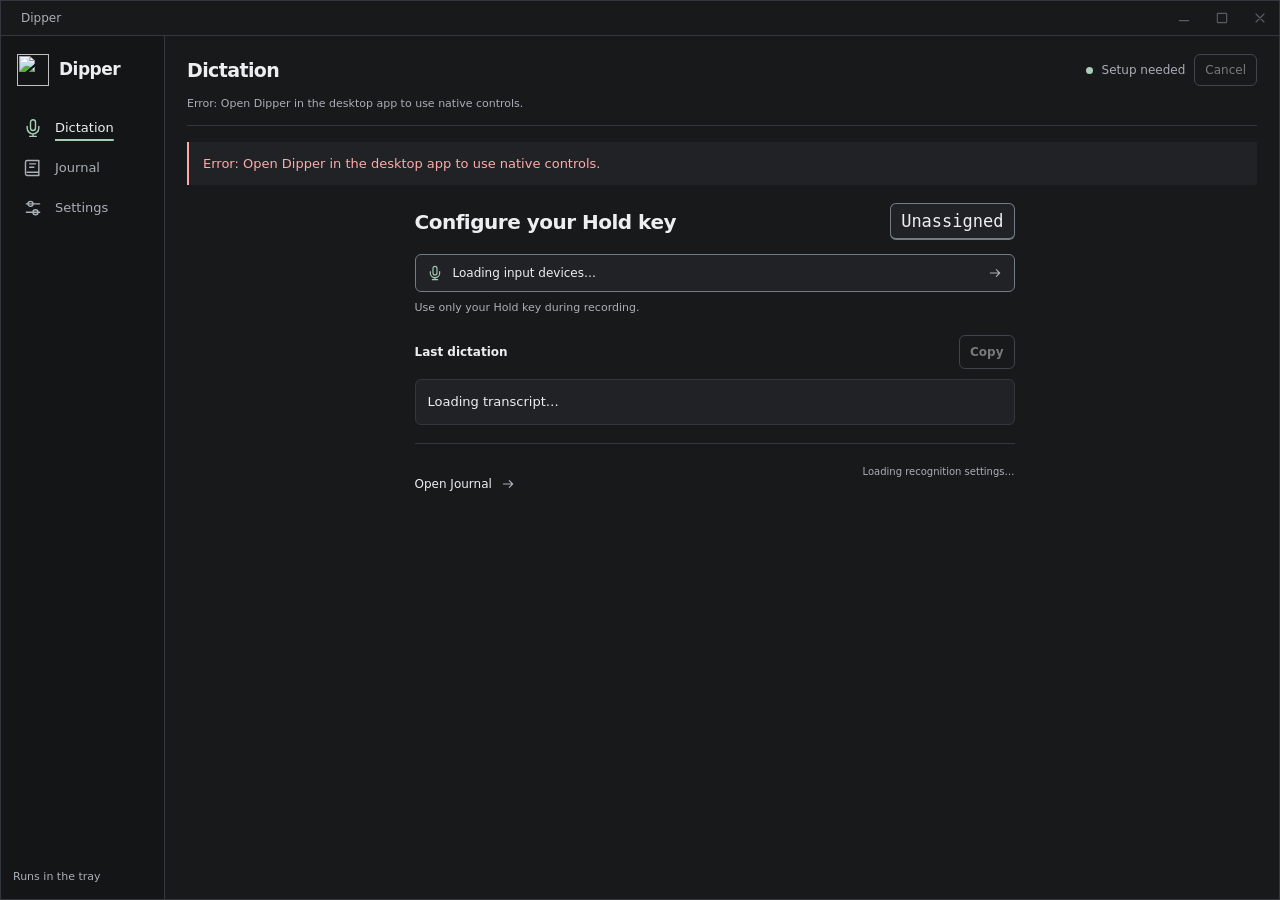
==== commit f26beb4b: "Add explicit Whisper large-v3-turbo recognition profile" ====
--- a/ui/index.html
+++ b/ui/index.html
@@ -38,7 +38,7 @@
         <a href="#settings" class="microphone-row" aria-label="Microphone settings"><svg class="icon" aria-hidden="true"><use href="icons.svg#icon-mic"/></svg><span id="input-summary">Loading input devices…</span><svg class="icon row-arrow" aria-hidden="true"><use href="icons.svg#icon-arrow"/></svg></a>
         <p class="hold-note">Use only your Hold key during recording.</p>
         <div id="last-transcript" class="last-transcript"></div>
-        <div class="view-actions"><a href="#journal" class="text-link">Open Journal <svg class="icon" aria-hidden="true"><use href="icons.svg#icon-arrow"/></svg></a><span class="local-note">Whisper large-v3 · Auto language</span></div>
+        <div class="view-actions"><a href="#journal" class="text-link">Open Journal <svg class="icon" aria-hidden="true"><use href="icons.svg#icon-arrow"/></svg></a><span id="recognition-summary" class="local-note">Loading recognition settings…</span></div>
       </section>
       <section id="view-journal" class="view" aria-label="Journal" hidden>
         <div class="view-toolbar"><span id="journal-count" class="muted">Recent recordings</span><button id="retry-recovery" type="button" class="secondary-button">Retry recovery</button></div>
@@ -50,7 +50,7 @@
           <fieldset id="settings-fields">
             <div class="field"><div class="field-label"><label for="input">Microphone</label><button id="refresh" type="button" class="text-button">Refresh devices</button></div><select id="input" aria-describedby="input-help"><option value="">System default</option></select><p id="input-help" class="field-help">System default is resolved at the start of each recording.</p></div>
             <div class="field"><label for="hold">Preferred Hold key</label><div class="control-row"><input id="hold" value="F2" required maxlength="128" spellcheck="false" aria-describedby="hold-help"><button id="configure-hold" type="button" class="secondary-button">Configure Hold</button></div><p id="hold-help" class="field-help">KDE assigns the effective shortcut. Use one key during dictation.</p><button id="kde-shortcuts" type="button" class="text-button">Open KDE Shortcuts</button></div>
-            <details id="recognition-settings"><summary>Recognition setup</summary><div class="field"><label for="model">Whisper large-v3 model</label><input id="model" class="path-input" required pattern="/.*" spellcheck="false" placeholder="/path/to/ggml-large-v3.bin" aria-describedby="model-help"><p id="model-help" class="field-help">Local model file. The worker exits after each dictation.</p></div><div class="field"><label for="runtime">Native runtime libraries</label><input id="runtime" class="path-input" required pattern="/.*" spellcheck="false" placeholder="/path/to/whisper.cpp/build/bin" aria-describedby="runtime-help"><p id="runtime-help" class="field-help">Directory containing the pinned Whisper/Vulkan libraries.</p></div></details>
+            <details id="recognition-settings"><summary>Recognition setup</summary><div class="field"><label for="model-profile">Recognition model</label><select id="model-profile"><option value="large_v3_turbo">Whisper large-v3-turbo</option><option value="large_v3">Whisper large-v3</option></select></div><div class="field"><label for="model">Model file</label><input id="model" class="path-input" required pattern="/.*" spellcheck="false" placeholder="/path/to/ggml-large-v3-turbo.bin" aria-describedby="model-help"><p id="model-help" class="field-help">Float16 model file matching the selected model. The worker exits after each dictation.</p></div><div class="field"><label for="runtime">Native runtime libraries</label><input id="runtime" class="path-input" required pattern="/.*" spellcheck="false" placeholder="/path/to/whisper.cpp/build/bin" aria-describedby="runtime-help"><p id="runtime-help" class="field-help">Directory containing the pinned Whisper/Vulkan libraries.</p></div></details>
             <div class="form-actions"><button id="save" type="submit" class="primary-button">Save settings</button><span class="field-help">Changes apply to the next dictation.</span></div>
           </fieldset>
         </form>
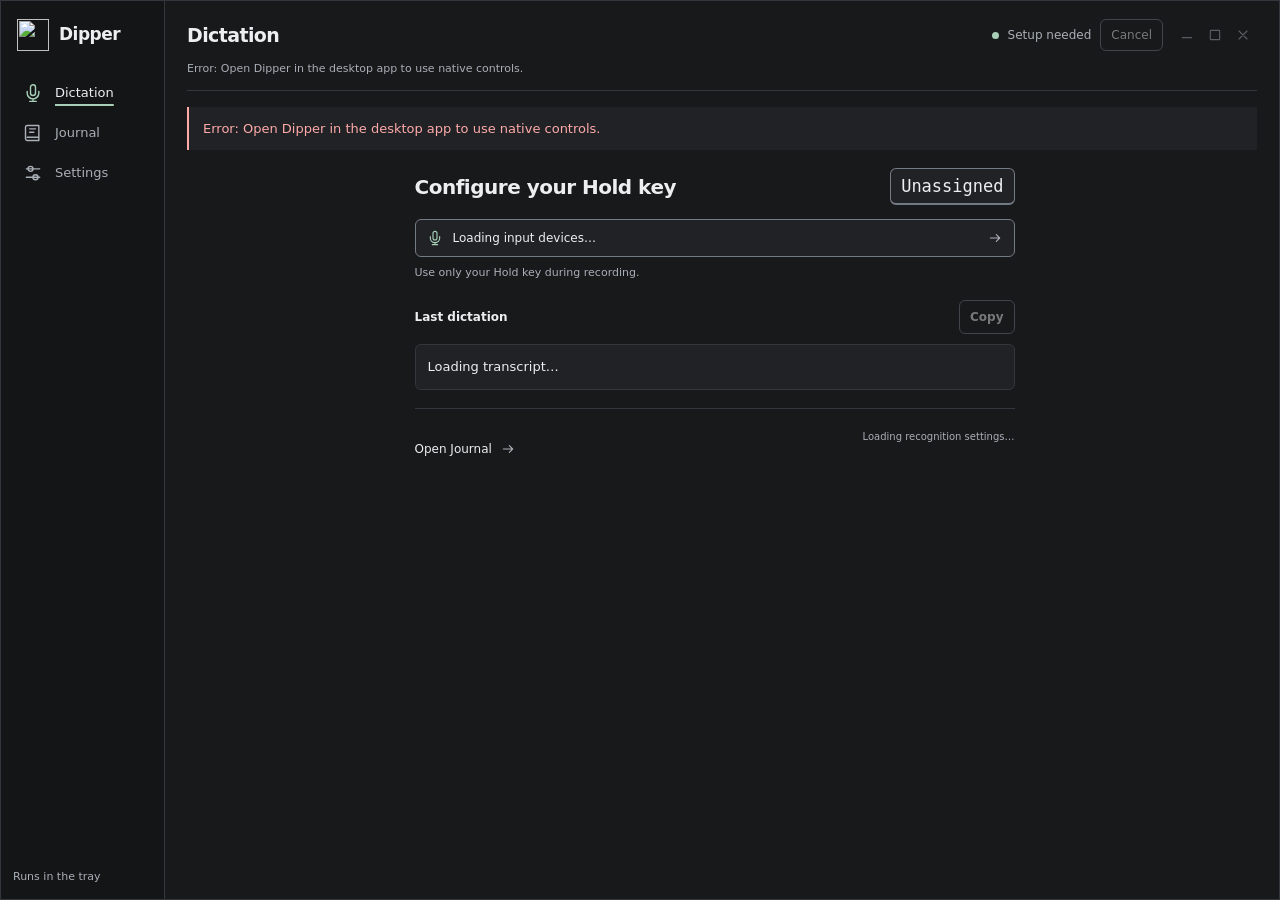
==== commit 6c33e878: "Integrate window controls into the page header" ====
--- a/ui/index.html
+++ b/ui/index.html
@@ -10,14 +10,6 @@
 
 <a class="skip-link" href="#main-content">Skip to content</a>
 <div class="app-frame">
-  <header class="window-titlebar" aria-label="Window controls">
-    <div class="window-drag" data-tauri-drag-region="deep"><span>Dipper</span></div>
-    <div class="window-actions">
-      <button id="window-minimize" class="window-button" type="button" aria-label="Minimize" title="Minimize"><svg class="icon" aria-hidden="true"><use href="icons.svg#icon-minimize"/></svg></button>
-      <button id="window-maximize" class="window-button" type="button" aria-label="Maximize" title="Maximize"><svg class="icon" aria-hidden="true"><use href="icons.svg#icon-maximize"/></svg></button>
-      <button id="window-close" class="window-button window-close" type="button" aria-label="Close to tray" title="Close to tray"><svg class="icon" aria-hidden="true"><use href="icons.svg#icon-close"/></svg></button>
-    </div>
-  </header>
 <div class="app-shell">
   <aside class="sidebar" aria-label="Dipper sidebar">
     <a class="brand" href="#dictation" aria-label="Dipper, Dictation"><img src="logo.png" alt="" width="44" height="44"><span>Dipper</span></a>
@@ -29,7 +21,15 @@
     <div class="sidebar-bottom"><span class="sidebar-note">Runs in the tray</span></div>
   </aside>
   <main id="main-content" class="workspace" tabindex="-1">
-    <header class="workspace-header"><h1 id="view-title">Dictation</h1><div class="activity" role="status"><span id="status-light" class="status-light" aria-hidden="true"></span><span id="phase">Starting</span><button id="cancel" type="button" class="quiet-button" disabled>Cancel</button></div></header>
+    <header class="workspace-header">
+      <div class="workspace-title" data-tauri-drag-region="deep"><h1 id="view-title">Dictation</h1></div>
+      <div class="activity" role="status"><span id="status-light" class="status-light" aria-hidden="true"></span><span id="phase">Starting</span><button id="cancel" type="button" class="quiet-button" disabled>Cancel</button></div>
+      <div class="window-actions" role="group" aria-label="Window controls">
+        <button id="window-minimize" class="window-button" type="button" aria-label="Minimize" title="Minimize"><svg class="icon" aria-hidden="true"><use href="icons.svg#icon-minimize"/></svg></button>
+        <button id="window-maximize" class="window-button" type="button" aria-label="Maximize" title="Maximize"><svg class="icon" aria-hidden="true"><use href="icons.svg#icon-maximize"/></svg></button>
+        <button id="window-close" class="window-button window-close" type="button" aria-label="Close to tray" title="Close to tray"><svg class="icon" aria-hidden="true"><use href="icons.svg#icon-close"/></svg></button>
+      </div>
+    </header>
     <p id="detail" class="activity-detail" aria-live="polite">Connecting to the desktop.</p>
     <div id="feedback" class="feedback" role="status" hidden></div>
     <div class="view-scroll">
--- a/ui/styles.css
+++ b/ui/styles.css
@@ -49,7 +49,9 @@
 .icon-button:hover { background: var(--hover); }
 .workspace { display: flex; flex-direction: column; min-width: 0; min-height: 0; padding: 18px var(--page-inset) 0; }
 .workspace:focus { outline: none; }
-.workspace-header { display: flex; justify-content: space-between; align-items: center; gap: 16px; flex-wrap: wrap; }
+.workspace-header { display: grid; grid-template-columns: minmax(0, 1fr) auto auto; align-items: center; gap: 10px; min-height: 32px; }
+.workspace-title { display: flex; align-items: center; align-self: stretch; min-width: 0; user-select: none; }
+.workspace-title h1 { overflow-wrap: anywhere; }
 h1 { font-size: 19px; line-height: 1.3; font-weight: 600; letter-spacing: -.6px; margin: 0; }
 p { margin: 0; }
 .activity { display: flex; align-items: center; gap: 9px; font-size: 12px; color: var(--muted); }
@@ -104,7 +106,8 @@
 .field-label { display: flex; align-items: center; justify-content: space-between; gap: 12px; }
 .field-label label { margin: 0; }
 .field-label { margin-bottom: 8px; }
-input, select { min-width: 0; width: 100%; height: var(--control-height); padding: 8px 11px; background: var(--surface); color: var(--foreground); border: 1px solid var(--border); border-radius: 6px; font-size: 13px; }
+input, select { min-width: 0; width: 100%; height: var(--control-height); padding: 0 11px; background: var(--surface); color: var(--foreground); border: 1px solid var(--border); border-radius: 6px; font-size: 13px; line-height: normal; }
+select { appearance: none; -webkit-appearance: none; padding-right: 34px; background-image: url("select-chevron.svg"); background-repeat: no-repeat; background-position: right 11px center; background-size: 14px; }
 input[aria-invalid="true"] { border-color: var(--danger); }
 .path-input { font-family: ui-monospace, monospace; font-size: 12px; }
 .field-help { color: var(--muted); font-size: 12px; margin-top: 8px; line-height: 1.6; }
@@ -148,11 +151,9 @@
 @media (prefers-reduced-motion: reduce) { *, *::before, *::after { scroll-behavior: auto !important; } }
 
 /* The same app theme owns the window frame and every local view. */
-.app-frame { height: 100dvh; min-height: 320px; display: grid; grid-template-rows: 35px minmax(0, 1fr); border: 1px solid var(--separator); }
-.window-titlebar { display: flex; align-items: center; background: var(--background); border-bottom: 1px solid var(--separator); min-width: 0; user-select: none; }
-.window-drag { flex: 1; align-self: stretch; display: flex; align-items: center; padding-left: 20px; font-size: 12px; color: var(--muted); }
-.window-actions { display: flex; align-self: stretch; }
-.window-button { width: 38px; min-height: 33px; display: grid; place-items: center; background: transparent; border: 0; padding: 0; color: var(--muted); }
+.app-frame { height: 100dvh; min-height: 320px; display: grid; grid-template-rows: minmax(0, 1fr); border: 1px solid var(--separator); }
+.window-actions { display: flex; align-self: start; }
+.window-button { width: 28px; min-height: 32px; display: grid; place-items: center; background: transparent; border: 0; padding: 0; color: var(--muted); }
 .window-button .icon { width: 16px; height: 16px; }
 .window-button:hover:not(:disabled) { background: var(--hover); color: var(--foreground); }
 .window-close:hover:not(:disabled) { color: var(--danger); }
@@ -189,3 +190,9 @@
 .quick-feedback.error-detail { color: var(--danger); }
 
 .quick-panel .last-header .secondary-button { min-height: 28px; padding: 4px 9px; font-size: 11px; }
+
+@media (max-width: 520px) {
+  .workspace-header { grid-template-columns: minmax(0, 1fr) auto; gap: 8px; }
+  .workspace-header > .activity { grid-column: 1 / -1; grid-row: 2; flex-wrap: wrap; }
+  .window-actions { grid-column: 2; grid-row: 1; }
+}
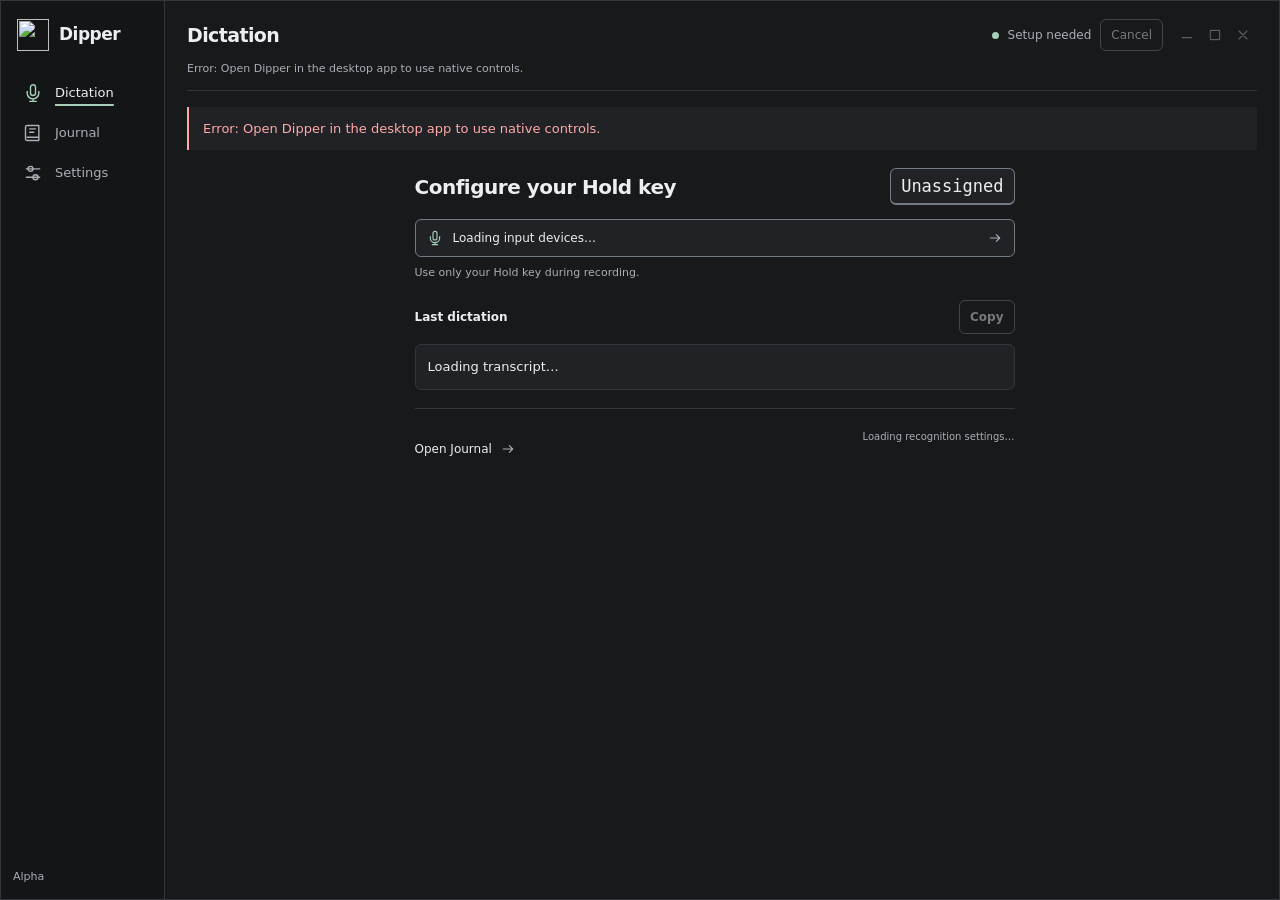
==== commit 94be0956: "Prepare 0.0.1-alpha.1 and show the packaged version in the sidebar" ====
--- a/ui/index.html
+++ b/ui/index.html
@@ -18,7 +18,7 @@
       <a class="nav-link" href="#journal" aria-label="Journal" title="Journal"><svg class="icon" aria-hidden="true"><use href="icons.svg#icon-journal"/></svg><span>Journal</span></a>
       <a class="nav-link" href="#settings" aria-label="Settings" title="Settings"><svg class="icon" aria-hidden="true"><use href="icons.svg#icon-settings"/></svg><span>Settings</span></a>
     </nav>
-    <div class="sidebar-bottom"><span class="sidebar-note">Runs in the tray</span></div>
+    <div class="sidebar-bottom"><span id="app-version" class="sidebar-version" aria-label="App version">Alpha</span></div>
   </aside>
   <main id="main-content" class="workspace" tabindex="-1">
     <header class="workspace-header">
--- a/ui/styles.css
+++ b/ui/styles.css
@@ -44,7 +44,8 @@
 .nav-link:hover span, .nav-link[aria-current="page"] span { text-decoration-line: underline; text-decoration-color: var(--accent); }
 .nav-link[aria-current="page"] .icon { color: var(--accent); }
 .sidebar-bottom { margin-top: auto; padding-top: 24px; display: flex; align-items: center; gap: 10px; }
-.sidebar-note { color: var(--muted); font-size: 11px; }
+.sidebar-note, .sidebar-version { color: var(--muted); font-size: 11px; }
+.sidebar-version { overflow-wrap: anywhere; min-width: 0; }
 .icon-button { width: 40px; height: 40px; display: grid; place-items: center; padding: 0; border: 1px solid var(--border); border-radius: 6px; background: transparent; color: var(--foreground); flex-shrink: 0; }
 .icon-button:hover { background: var(--hover); }
 .workspace { display: flex; flex-direction: column; min-width: 0; min-height: 0; padding: 18px var(--page-inset) 0; }
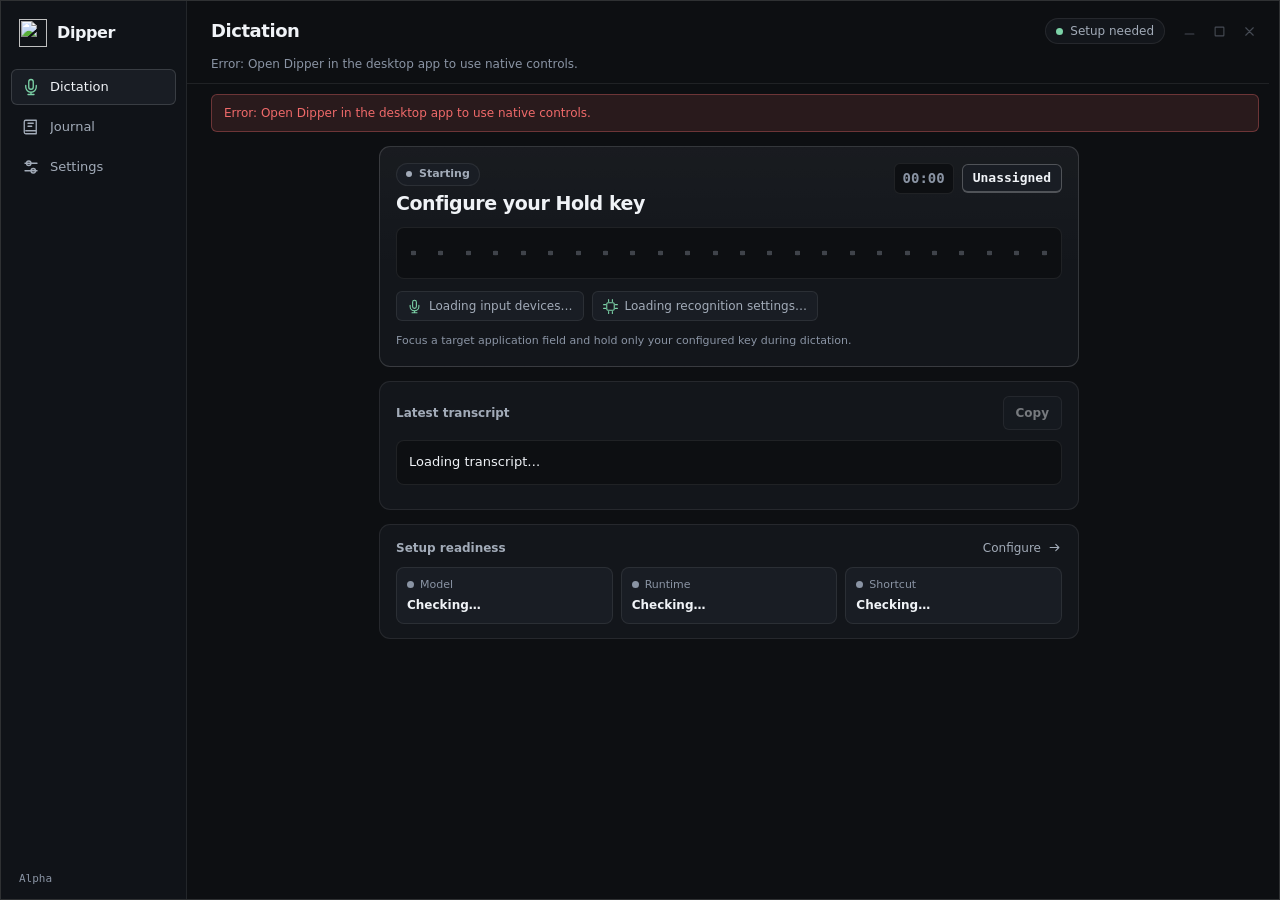
==== commit 6c1061b3: "Recover partial captures, add quantized Turbo profiles, refresh dictation UI Drain the final PipeWir" ====
--- a/ui/index.html
+++ b/ui/index.html
@@ -10,55 +10,250 @@
 
 <a class="skip-link" href="#main-content">Skip to content</a>
 <div class="app-frame">
-<div class="app-shell">
-  <aside class="sidebar" aria-label="Dipper sidebar">
-    <a class="brand" href="#dictation" aria-label="Dipper, Dictation"><img src="logo.png" alt="" width="44" height="44"><span>Dipper</span></a>
-    <nav aria-label="Main navigation">
-      <a class="nav-link" href="#dictation" aria-label="Dictation" title="Dictation"><svg class="icon" aria-hidden="true"><use href="icons.svg#icon-mic"/></svg><span>Dictation</span></a>
-      <a class="nav-link" href="#journal" aria-label="Journal" title="Journal"><svg class="icon" aria-hidden="true"><use href="icons.svg#icon-journal"/></svg><span>Journal</span></a>
-      <a class="nav-link" href="#settings" aria-label="Settings" title="Settings"><svg class="icon" aria-hidden="true"><use href="icons.svg#icon-settings"/></svg><span>Settings</span></a>
-    </nav>
-    <div class="sidebar-bottom"><span id="app-version" class="sidebar-version" aria-label="App version">Alpha</span></div>
-  </aside>
-  <main id="main-content" class="workspace" tabindex="-1">
-    <header class="workspace-header">
-      <div class="workspace-title" data-tauri-drag-region="deep"><h1 id="view-title">Dictation</h1></div>
-      <div class="activity" role="status"><span id="status-light" class="status-light" aria-hidden="true"></span><span id="phase">Starting</span><button id="cancel" type="button" class="quiet-button" disabled>Cancel</button></div>
-      <div class="window-actions" role="group" aria-label="Window controls">
-        <button id="window-minimize" class="window-button" type="button" aria-label="Minimize" title="Minimize"><svg class="icon" aria-hidden="true"><use href="icons.svg#icon-minimize"/></svg></button>
-        <button id="window-maximize" class="window-button" type="button" aria-label="Maximize" title="Maximize"><svg class="icon" aria-hidden="true"><use href="icons.svg#icon-maximize"/></svg></button>
-        <button id="window-close" class="window-button window-close" type="button" aria-label="Close to tray" title="Close to tray"><svg class="icon" aria-hidden="true"><use href="icons.svg#icon-close"/></svg></button>
+  <div class="app-shell">
+    <aside class="sidebar" aria-label="Dipper sidebar">
+      <a class="brand" href="#dictation" aria-label="Dipper, Dictation">
+        <img src="logo.png" alt="" width="32" height="32">
+        <span class="brand-text">Dipper</span>
+      </a>
+      <nav aria-label="Main navigation">
+        <a class="nav-link" href="#dictation" aria-label="Dictation" title="Dictation">
+          <svg class="icon" aria-hidden="true"><use href="icons.svg#icon-mic"/></svg>
+          <span class="nav-label">Dictation</span>
+        </a>
+        <a class="nav-link" href="#journal" aria-label="Journal" title="Journal">
+          <svg class="icon" aria-hidden="true"><use href="icons.svg#icon-journal"/></svg>
+          <span class="nav-label">Journal</span>
+          <span id="nav-recovery-badge" class="nav-badge" hidden>0</span>
+        </a>
+        <a class="nav-link" href="#settings" aria-label="Settings" title="Settings">
+          <svg class="icon" aria-hidden="true"><use href="icons.svg#icon-settings"/></svg>
+          <span class="nav-label">Settings</span>
+        </a>
+      </nav>
+      <div class="sidebar-bottom">
+        <span id="app-version" class="sidebar-version" aria-label="App version">Alpha</span>
       </div>
-    </header>
-    <p id="detail" class="activity-detail" aria-live="polite">Connecting to the desktop.</p>
-    <div id="feedback" class="feedback" role="status" hidden></div>
-    <div class="view-scroll">
-      <section id="view-dictation" class="view dictation-view" aria-label="Dictation">
-        <div class="dictation-prompt"><p id="hold-instruction" class="prompt-title">Configure your Hold key</p><kbd id="binding">Unassigned</kbd></div>
-        <a href="#settings" class="microphone-row" aria-label="Microphone settings"><svg class="icon" aria-hidden="true"><use href="icons.svg#icon-mic"/></svg><span id="input-summary">Loading input devices…</span><svg class="icon row-arrow" aria-hidden="true"><use href="icons.svg#icon-arrow"/></svg></a>
-        <p class="hold-note">Use only your Hold key during recording.</p>
-        <div id="last-transcript" class="last-transcript"></div>
-        <div class="view-actions"><a href="#journal" class="text-link">Open Journal <svg class="icon" aria-hidden="true"><use href="icons.svg#icon-arrow"/></svg></a><span id="recognition-summary" class="local-note">Loading recognition settings…</span></div>
-      </section>
-      <section id="view-journal" class="view" aria-label="Journal" hidden>
-        <div class="view-toolbar"><span id="journal-count" class="muted">Recent recordings</span><button id="retry-recovery" type="button" class="secondary-button">Retry recovery</button></div>
-        <p class="retention-note">Audio and diagnostics are retained. Nothing is automatically deleted.</p>
-        <div id="journal" class="journal" aria-busy="true"><p class="empty">Loading recordings…</p></div>
-      </section>
-      <section id="view-settings" class="view" aria-label="Settings" hidden>
-        <form id="settings" novalidate>
-          <fieldset id="settings-fields">
-            <div class="field"><div class="field-label"><label for="input">Microphone</label><button id="refresh" type="button" class="text-button">Refresh devices</button></div><select id="input" aria-describedby="input-help"><option value="">System default</option></select><p id="input-help" class="field-help">System default is resolved at the start of each recording.</p></div>
-            <div class="field"><label for="hold">Preferred Hold key</label><div class="control-row"><input id="hold" value="F2" required maxlength="128" spellcheck="false" aria-describedby="hold-help"><button id="configure-hold" type="button" class="secondary-button">Configure Hold</button></div><p id="hold-help" class="field-help">KDE assigns the effective shortcut. Use one key during dictation.</p><button id="kde-shortcuts" type="button" class="text-button">Open KDE Shortcuts</button></div>
-            <details id="recognition-settings"><summary>Recognition setup</summary><div class="field"><label for="model-profile">Recognition model</label><select id="model-profile"><option value="large_v3_turbo">Whisper large-v3-turbo</option><option value="large_v3">Whisper large-v3</option></select></div><div class="field"><label for="model">Model file</label><input id="model" class="path-input" required pattern="/.*" spellcheck="false" placeholder="/path/to/ggml-large-v3-turbo.bin" aria-describedby="model-help"><p id="model-help" class="field-help">Float16 model file matching the selected model. The worker exits after each dictation.</p></div><div class="field"><label for="runtime">Native runtime libraries</label><input id="runtime" class="path-input" required pattern="/.*" spellcheck="false" placeholder="/path/to/whisper.cpp/build/bin" aria-describedby="runtime-help"><p id="runtime-help" class="field-help">Directory containing the pinned Whisper/Vulkan libraries.</p></div></details>
-            <div class="form-actions"><button id="save" type="submit" class="primary-button">Save settings</button><span class="field-help">Changes apply to the next dictation.</span></div>
-          </fieldset>
-        </form>
-      </section>
-    </div>
-  </main>
+    </aside>
+
+    <main id="main-content" class="workspace" tabindex="-1">
+      <header class="workspace-header">
+        <div class="workspace-title" data-tauri-drag-region="deep">
+          <h1 id="view-title">Dictation</h1>
+        </div>
+        <div class="header-activity">
+          <div class="activity-pill" role="status">
+            <span id="status-light" class="status-light" aria-hidden="true"></span>
+            <span id="phase">Starting</span>
+          </div>
+          <button id="cancel" type="button" class="danger-button header-cancel" disabled hidden>Cancel</button>
+        </div>
+        <div class="window-actions" role="group" aria-label="Window controls">
+          <button id="window-minimize" class="window-button" type="button" aria-label="Minimize" title="Minimize">
+            <svg class="icon" aria-hidden="true"><use href="icons.svg#icon-minimize"/></svg>
+          </button>
+          <button id="window-maximize" class="window-button" type="button" aria-label="Maximize" title="Maximize">
+            <svg class="icon" aria-hidden="true"><use href="icons.svg#icon-maximize"/></svg>
+          </button>
+          <button id="window-close" class="window-button window-close" type="button" aria-label="Close to tray" title="Close to tray">
+            <svg class="icon" aria-hidden="true"><use href="icons.svg#icon-close"/></svg>
+          </button>
+        </div>
+      </header>
+
+      <p id="detail" class="activity-detail" aria-live="polite">Connecting to the desktop.</p>
+      <div id="feedback" class="feedback" role="status" hidden></div>
+
+      <div class="view-scroll">
+        <section id="view-dictation" class="view dictation-view" aria-label="Dictation">
+          <section id="dictation-hero" class="hero-card" aria-label="Live dictation status">
+            <div class="hero-top">
+              <div class="hero-heading">
+                <span id="hero-state-pill" class="state-badge tone-muted">
+                  <span id="hero-dot" class="state-dot" aria-hidden="true"></span>
+                  <span id="hero-phase-text">Starting</span>
+                </span>
+                <p id="hold-instruction" class="prompt-title">Configure your Hold key</p>
+              </div>
+              <div class="hero-indicators">
+                <span id="elapsed-timer" class="elapsed-timer" aria-label="Recording duration">00:00</span>
+                <kbd id="binding" class="keycap" title="Effective Hold shortcut">Unassigned</kbd>
+              </div>
+            </div>
+
+            <div id="dictation-waveform" class="waveform" aria-hidden="true"></div>
+
+            <div class="hero-footer">
+              <div class="hero-chips">
+                <a href="#settings" class="meta-chip" aria-label="Microphone settings">
+                  <svg class="icon icon-sm" aria-hidden="true"><use href="icons.svg#icon-mic"/></svg>
+                  <span id="input-summary">Loading input devices…</span>
+                </a>
+                <a href="#settings" class="meta-chip" aria-label="Recognition model settings">
+                  <svg class="icon icon-sm" aria-hidden="true"><use href="icons.svg#icon-cpu"/></svg>
+                  <span id="recognition-summary">Loading recognition settings…</span>
+                </a>
+              </div>
+              <button id="hero-cancel" type="button" class="danger-button hero-cancel" hidden>
+                <svg class="icon icon-sm" aria-hidden="true"><use href="icons.svg#icon-stop"/></svg>
+                <span>Cancel</span>
+              </button>
+            </div>
+            <p class="hold-note">Focus a target application field and hold only your configured key during dictation.</p>
+          </section>
+
+          <section id="dictation-recovery" class="recovery-callout" aria-live="polite" hidden>
+            <div class="recovery-callout-body">
+              <svg class="icon icon-sm recovery-callout-icon" aria-hidden="true"><use href="icons.svg#icon-alert"/></svg>
+              <div class="recovery-callout-text">
+                <p id="dictation-recovery-title" class="recovery-callout-title">Retained audio ready to recover</p>
+                <p id="dictation-recovery-message" class="recovery-callout-message"></p>
+              </div>
+            </div>
+            <button id="dictation-recovery-action" type="button" class="secondary-button recovery-callout-btn">
+              Inspect &amp; recover in Journal
+            </button>
+          </section>
+
+          <section id="last-transcript" class="card last-transcript" aria-label="Latest transcript"></section>
+
+          <section id="setup-strip" class="card setup-strip" aria-label="Setup readiness">
+            <div class="setup-strip-header">
+              <span class="setup-strip-title">Setup readiness</span>
+              <a href="#settings" class="text-link compact-link">
+                <span>Configure</span>
+                <svg class="icon icon-sm" aria-hidden="true"><use href="icons.svg#icon-arrow"/></svg>
+              </a>
+            </div>
+            <div id="setup-strip-items" class="setup-strip-grid"></div>
+          </section>
+        </section>
+
+        <section id="view-journal" class="view journal-view" aria-label="Journal" hidden>
+          <div class="journal-toolbar">
+            <div class="journal-title-meta">
+              <span id="journal-count" class="journal-count">Recent recordings</span>
+              <span class="retention-pill" title="Recordings, audio, and diagnostics are kept locally without automatic expiry.">Local retention</span>
+            </div>
+            <button id="retry-recovery" type="button" class="secondary-button">
+              <svg class="icon icon-sm" aria-hidden="true"><use href="icons.svg#icon-refresh"/></svg>
+              <span>Reconcile storage</span>
+            </button>
+          </div>
+
+          <div class="journal-controls">
+            <div class="filter-chips" role="group" aria-label="Filter recordings">
+              <button type="button" class="filter-chip is-active" data-journal-filter="all" aria-pressed="true">
+                <span>All</span>
+                <span id="filter-count-all" class="chip-count">0</span>
+              </button>
+              <button type="button" class="filter-chip" data-journal-filter="recovery" aria-pressed="false">
+                <span>Needs recovery</span>
+                <span id="filter-count-recovery" class="chip-count">0</span>
+              </button>
+              <button type="button" class="filter-chip" data-journal-filter="completed" aria-pressed="false">
+                <span>Completed</span>
+                <span id="filter-count-completed" class="chip-count">0</span>
+              </button>
+            </div>
+            <div class="search-box">
+              <svg class="icon icon-sm search-icon" aria-hidden="true"><use href="icons.svg#icon-search"/></svg>
+              <input id="journal-search" type="search" placeholder="Search transcripts, errors, devices…" aria-label="Search Journal recordings" spellcheck="false">
+            </div>
+          </div>
+
+          <div id="journal" class="journal" aria-busy="true">
+            <p class="empty">Loading recordings…</p>
+          </div>
+        </section>
+
+        <section id="view-settings" class="view settings-view" aria-label="Settings" hidden>
+          <form id="settings" novalidate>
+            <fieldset id="settings-fields">
+              <section class="card settings-card">
+                <div class="settings-section-head">
+                  <div>
+                    <h2 class="section-heading">Speech model</h2>
+                    <p class="section-subtitle">Auto-detects spoken language locally via Whisper/Vulkan and releases VRAM after each job.</p>
+                  </div>
+                </div>
+                <div id="model-cards" class="model-cards" role="radiogroup" aria-label="Recognition model profile"></div>
+              </section>
+
+              <section id="setup-check-panel" class="card settings-card setup-check-card">
+                <div class="settings-section-head">
+                  <div>
+                    <h2 class="section-heading">Setup &amp; runtime check</h2>
+                    <p class="section-subtitle">Live verification of selected model weights, runtime library, shortcut, and storage.</p>
+                  </div>
+                  <div class="setup-check-actions">
+                    <span id="setup-overall-badge" class="status-pill tone-muted" aria-live="polite">Checking</span>
+                    <button id="recheck-setup" type="button" class="quiet-button compact-button">Re-check</button>
+                  </div>
+                </div>
+                <div id="setup-check-rows" class="setup-check-rows"></div>
+              </section>
+
+              <section class="card settings-card">
+                <div class="settings-section-head">
+                  <div>
+                    <h2 class="section-heading">Input &amp; Hold shortcut</h2>
+                    <p class="section-subtitle">Choose your PipeWire audio source and global Wayland Hold key.</p>
+                  </div>
+                </div>
+                <div class="field">
+                  <div class="field-label">
+                    <label for="input">Microphone</label>
+                    <button id="refresh" type="button" class="text-button">Refresh devices</button>
+                  </div>
+                  <select id="input" aria-describedby="input-help">
+                    <option value="">System default</option>
+                  </select>
+                  <p id="input-help" class="field-help">System default resolves your active PipeWire source at the start of each recording.</p>
+                </div>
+
+                <div class="field">
+                  <label for="hold">Preferred Hold key</label>
+                  <div class="control-row">
+                    <input id="hold" value="F2" required maxlength="128" spellcheck="false" aria-describedby="hold-help">
+                    <button id="configure-hold" type="button" class="secondary-button">Configure Hold</button>
+                  </div>
+                  <p id="hold-help" class="field-help">KDE assigns the effective global shortcut. Hold only this key while dictating.</p>
+                  <button id="kde-shortcuts" type="button" class="text-button">Open KDE Shortcut Settings</button>
+                </div>
+              </section>
+
+              <section class="card settings-card">
+                <div class="settings-section-head">
+                  <div>
+                    <h2 class="section-heading">Model &amp; runtime paths</h2>
+                    <p class="section-subtitle">Absolute filesystem paths validated against the selected profile.</p>
+                  </div>
+                </div>
+                <div class="field">
+                  <label for="model">Model file</label>
+                  <input id="model" class="path-input" required pattern="/.*" spellcheck="false" placeholder="/path/to/ggml-large-v3-turbo-q8_0.bin" aria-describedby="model-help">
+                  <p id="model-help" class="field-help">GGML binary file matching the selected model profile above.</p>
+                </div>
+                <div class="field field-last">
+                  <label for="runtime">Runtime library directory</label>
+                  <input id="runtime" class="path-input" required pattern="/.*" spellcheck="false" placeholder="/path/to/whisper.cpp/build/bin" aria-describedby="runtime-help">
+                  <p id="runtime-help" class="field-help">Directory containing <span class="mono-inline">libwhisper.so</span> and Vulkan/GGML runtime libraries.</p>
+                </div>
+              </section>
+
+              <div class="form-actions">
+                <button id="save" type="submit" class="primary-button">Save settings</button>
+                <span class="field-help">Changes apply to the next dictation or Journal recovery.</span>
+              </div>
+            </fieldset>
+          </form>
+        </section>
+      </div>
+    </main>
+  </div>
 </div>
-</div>
+
 <div class="resize-edge north" data-resize="North" aria-hidden="true"></div>
 <div class="resize-edge east" data-resize="East" aria-hidden="true"></div>
 <div class="resize-edge south" data-resize="South" aria-hidden="true"></div>
@@ -67,6 +262,8 @@
 <div class="resize-edge north-east" data-resize="NorthEast" aria-hidden="true"></div>
 <div class="resize-edge south-west" data-resize="SouthWest" aria-hidden="true"></div>
 <div class="resize-edge south-east" data-resize="SouthEast" aria-hidden="true"></div>
+
+<script src="journal_format.js"></script>
 <script src="transcript.js"></script>
 <script src="app.js"></script>
 <script src="window.js"></script>
--- a/ui/styles.css
+++ b/ui/styles.css
@@ -1,199 +1,2145 @@
 :root {
   color-scheme: dark;
-  font-family: system-ui, -apple-system, BlinkMacSystemFont, "Segoe UI", sans-serif;
+  font-family: "Inter", "Noto Sans", system-ui, -apple-system, BlinkMacSystemFont, "Segoe UI", sans-serif;
   font-size: 13px;
   line-height: 1.5;
-  --background: #18191b;
-  --sidebar: #141517;
-  --surface: #202225;
-  --foreground: #eceef0;
-  --muted: #a9afb7;
-  --border: #737b85;
-  --separator: #33373d;
-  --hover: #292d32;
-  --accent: #a8ceb7;
-  --danger: #ffaaa9;
-  --processing: #e8c07c;
-  --button-bg: #eceef0;
-  --button-fg: #18191b;
-  --sidebar-width: 164px;
-  --page-inset: 22px;
+
+  --bg-canvas: #0d0f12;
+  --bg-sidebar: #101318;
+  --bg-surface: #13161b;
+  --bg-elevated: #191d24;
+  --bg-hover: #212630;
+  --bg-active: #272d38;
+
+  --fg-primary: #f0f3f7;
+  --fg-secondary: #a2abb8;
+  --fg-muted: #8a94a4;
+
+  --border-subtle: rgba(255, 255, 255, 0.08);
+  --border-default: rgba(255, 255, 255, 0.14);
+  --border-strong: rgba(255, 255, 255, 0.24);
+
+  --accent-sage: #7dd3a8;
+  --accent-sage-soft: #a8ceb7;
+  --accent-sage-bg: rgba(125, 211, 168, 0.11);
+  --accent-sage-border: rgba(125, 211, 168, 0.30);
+
+  --accent-crimson: #f06a6a;
+  --accent-crimson-bg: rgba(240, 106, 106, 0.12);
+  --accent-crimson-border: rgba(240, 106, 106, 0.34);
+
+  --accent-amber: #eab308;
+  --accent-amber-bg: rgba(234, 179, 8, 0.11);
+  --accent-amber-border: rgba(234, 179, 8, 0.32);
+
+  --button-primary-bg: #f0f3f7;
+  --button-primary-fg: #0d0f12;
+
+  --sidebar-width: 172px;
+  --page-inset: 20px;
   --control-height: 34px;
-}
-* { box-sizing: border-box; }
-[hidden] { display: none !important; }
-body { margin: 0; background: var(--background); color: var(--foreground); }
-button, input, select { font: inherit; }
-button, a, summary { -webkit-tap-highlight-color: transparent; }
-button { cursor: pointer; }
-button:disabled { opacity: .45; cursor: default; }
-a { color: inherit; }
-button:focus-visible, a:focus-visible, input:focus-visible, select:focus-visible, summary:focus-visible { outline: 2px solid var(--accent); outline-offset: 4px; }
-.icon-sprite { position: absolute; width: 0; height: 0; overflow: hidden; }
-.icon { width: 20px; height: 20px; flex: 0 0 20px; fill: none; stroke: currentColor; stroke-width: 1.7; stroke-linecap: round; stroke-linejoin: round; }
-.skip-link { position: fixed; top: -100px; left: 12px; z-index: 10; padding: 12px; background: var(--surface); }
-.skip-link:focus { top: 12px; }
-.app-shell { display: grid; grid-template-columns: var(--sidebar-width) minmax(0, 1fr); height: 100%; min-height: 0; }
-.sidebar { padding: 18px 12px 14px; display: flex; flex-direction: column; background: var(--sidebar); border-right: 1px solid var(--separator); min-height: 0; }
-.brand { display: flex; gap: 10px; align-items: center; text-decoration: none; margin: 0 4px 24px; font-size: 17px; font-weight: 650; letter-spacing: -.5px; }
-.brand img { width: 32px; height: 32px; object-fit: contain; flex-shrink: 0; }
-.sidebar nav { display: grid; gap: 4px; }
-.nav-link { min-height: 36px; display: flex; align-items: center; gap: 12px; text-decoration: none; padding: 8px 10px; color: var(--muted); border-radius: 4px; }
-.nav-link span { text-decoration-thickness: 2px; text-underline-offset: 7px; }
-.nav-link:hover, .nav-link[aria-current="page"] { color: var(--foreground); }
-.nav-link:hover span, .nav-link[aria-current="page"] span { text-decoration-line: underline; text-decoration-color: var(--accent); }
-.nav-link[aria-current="page"] .icon { color: var(--accent); }
-.sidebar-bottom { margin-top: auto; padding-top: 24px; display: flex; align-items: center; gap: 10px; }
-.sidebar-note, .sidebar-version { color: var(--muted); font-size: 11px; }
-.sidebar-version { overflow-wrap: anywhere; min-width: 0; }
-.icon-button { width: 40px; height: 40px; display: grid; place-items: center; padding: 0; border: 1px solid var(--border); border-radius: 6px; background: transparent; color: var(--foreground); flex-shrink: 0; }
-.icon-button:hover { background: var(--hover); }
-.workspace { display: flex; flex-direction: column; min-width: 0; min-height: 0; padding: 18px var(--page-inset) 0; }
-.workspace:focus { outline: none; }
-.workspace-header { display: grid; grid-template-columns: minmax(0, 1fr) auto auto; align-items: center; gap: 10px; min-height: 32px; }
-.workspace-title { display: flex; align-items: center; align-self: stretch; min-width: 0; user-select: none; }
-.workspace-title h1 { overflow-wrap: anywhere; }
-h1 { font-size: 19px; line-height: 1.3; font-weight: 600; letter-spacing: -.6px; margin: 0; }
-p { margin: 0; }
-.activity { display: flex; align-items: center; gap: 9px; font-size: 12px; color: var(--muted); }
-.status-light { width: 7px; height: 7px; border-radius: 50%; background: var(--accent); flex-shrink: 0; }
-.status-light.recording, .status-light.error { background: var(--danger); }
-.status-light.processing { background: var(--processing); }
-.activity-detail { color: var(--muted); font-size: 11px; margin-top: 10px; padding-bottom: 12px; border-bottom: 1px solid var(--separator); overflow-wrap: anywhere; }
-.activity-detail.error { color: var(--danger); }
-.quiet-button { background: transparent; border: 1px solid var(--border); color: var(--foreground); border-radius: 6px; padding: 5px 10px; min-height: 32px; }
-.quiet-button:hover:not(:disabled) { background: var(--hover); }
-.feedback { font-size: 13px; margin-top: 16px; padding: 12px 14px; border-left: 2px solid var(--accent); background: var(--surface); overflow-wrap: anywhere; }
-.feedback.error-detail { border-color: var(--danger); color: var(--danger); }
-.view-scroll { overflow-y: auto; min-height: 0; padding: 18px 4px 20px; margin: 0 -4px; scrollbar-gutter: stable; }
-.view { max-width: 760px; margin: 0 auto; }
-.dictation-view { max-width: 600px; }
-.dictation-prompt { display: flex; align-items: center; justify-content: space-between; gap: 16px; margin: 0 0 14px; }
-.prompt-title { font-size: 20px; font-weight: 550; letter-spacing: -.5px; }
-kbd { display: inline-block; padding: 6px 10px; font: 500 17px/1.3 ui-monospace, monospace; color: var(--foreground); background: var(--surface); border: 1px solid var(--border); border-bottom-width: 2px; border-radius: 6px; overflow-wrap: anywhere; max-width: 50%; }
-.microphone-row { min-height: 38px; display: flex; align-items: center; gap: 10px; padding: 8px 11px; background: var(--surface); border: 1px solid var(--border); border-radius: 6px; text-decoration: none; font-size: 12px; }
-.microphone-row:hover { background: var(--hover); }
-.microphone-row .icon { width: 16px; height: 16px; flex-basis: 16px; color: var(--accent); }
-.microphone-row span { min-width: 0; flex: 1; overflow: hidden; text-overflow: ellipsis; white-space: nowrap; }
-.microphone-row .row-arrow { color: var(--muted); }
-.hold-note { font-size: 11px; color: var(--muted); margin: 8px 0 18px; }
-.last-header { display: flex; align-items: center; justify-content: space-between; gap: 12px; margin-bottom: 10px; font-size: 12px; font-weight: 550; }
-.transcript-preview { font-size: 13px; line-height: 1.6; white-space: pre-wrap; overflow-wrap: anywhere; max-height: 150px; overflow-y: auto; padding: 12px; background: var(--surface); border: 1px solid var(--separator); border-radius: 6px; }
-.last-outcome { font-size: 10px; color: var(--muted); margin: 8px 0 18px; overflow-wrap: anywhere; }
-.local-note { font-size: 10px; color: var(--muted); }
-.muted { color: var(--muted); font-size: 12px; }
-.configuration-summary { border-top: 1px solid var(--separator); margin: 0; padding: 20px 0; }
-.configuration-summary > div { display: grid; grid-template-columns: 110px minmax(0, 1fr); gap: 18px; margin: 10px 0; }
-dt { color: var(--muted); font-size: 12px; }
-dd { margin: 0; font-size: 13px; overflow-wrap: anywhere; }
-.view-actions { display: flex; justify-content: space-between; gap: 12px; flex-wrap: wrap; border-top: 1px solid var(--separator); padding-top: 20px; }
-.text-link { display: inline-flex; align-items: center; gap: 8px; text-decoration: none; font-size: 12px; min-height: 40px; }
-.text-link:hover { text-decoration: underline; text-underline-offset: 4px; }
-.text-link .icon { width: 16px; height: 16px; flex-basis: 16px; color: var(--muted); }
-.view-toolbar { display: flex; align-items: center; justify-content: space-between; gap: 12px; flex-wrap: wrap; }
-.retention-note { color: var(--muted); font-size: 12px; margin: 16px 0 24px; }
-.empty { padding: 32px 0; color: var(--muted); font-size: 14px; }
-.empty-action { display: inline-block; margin-top: 12px; }
-.journal { display: grid; }
-.entry { border-top: 1px solid var(--separator); padding: 20px 0; min-width: 0; }
-.entry-top { display: flex; align-items: center; justify-content: space-between; gap: 12px; }
-.entry-top time { color: var(--muted); font-size: 12px; }
-.entry .transcript { white-space: pre-wrap; overflow-wrap: anywhere; font-size: 14px; line-height: 1.7; margin: 14px 0; }
-.entry-detail { color: var(--muted); font-size: 12px; overflow-wrap: anywhere; margin-top: 10px; }
-.outcomes { display: flex; flex-wrap: wrap; gap: 6px 18px; color: var(--muted); font-size: 11px; margin: 10px 0 0; }
-fieldset { border: 0; padding: 0; margin: 0; min-width: 0; }
-.field { margin-bottom: 18px; }
-label { display: block; font-size: 13px; font-weight: 550; margin-bottom: 8px; }
-.field-label { display: flex; align-items: center; justify-content: space-between; gap: 12px; }
-.field-label label { margin: 0; }
-.field-label { margin-bottom: 8px; }
-input, select { min-width: 0; width: 100%; height: var(--control-height); padding: 0 11px; background: var(--surface); color: var(--foreground); border: 1px solid var(--border); border-radius: 6px; font-size: 13px; line-height: normal; }
-select { appearance: none; -webkit-appearance: none; padding-right: 34px; background-image: url("select-chevron.svg"); background-repeat: no-repeat; background-position: right 11px center; background-size: 14px; }
-input[aria-invalid="true"] { border-color: var(--danger); }
-.path-input { font-family: ui-monospace, monospace; font-size: 12px; }
-.field-help { color: var(--muted); font-size: 12px; margin-top: 8px; line-height: 1.6; }
-.control-row { display: flex; gap: 10px; align-items: center; }
-.control-row input { flex: 1; }
-.primary-button, .secondary-button { min-height: var(--control-height); border-radius: 6px; padding: 6px 10px; font-size: 12px; font-weight: 550; flex-shrink: 0; }
-.primary-button { border: 1px solid var(--button-bg); background: var(--button-bg); color: var(--button-fg); }
-.secondary-button { border: 1px solid var(--border); background: transparent; color: var(--foreground); }
-.primary-button:hover:not(:disabled) { opacity: .9; }
-.secondary-button:hover:not(:disabled) { background: var(--hover); }
-.text-button { background: transparent; color: var(--foreground); border: 0; min-height: 40px; padding: 8px 0; font-size: 12px; text-decoration: underline; text-underline-offset: 4px; }
-.text-button:hover:not(:disabled) { color: var(--accent); }
-details { border-top: 1px solid var(--separator); padding-top: 18px; }
-summary { cursor: pointer; font-size: 13px; min-height: 40px; }
-details[open] summary { margin-bottom: 14px; }
-.form-actions { display: flex; align-items: center; flex-wrap: wrap; gap: 10px 16px; margin-top: 24px; padding-top: 20px; border-top: 1px solid var(--separator); }
-.form-actions .field-help { margin: 0; }
-@media (max-width: 640px) {
-  :root { --sidebar-width: 68px; --page-inset: 20px; }
-  .sidebar { padding: 18px 8px 14px; }
-  .brand { margin: 0 2px 22px; }
-  .brand img { width: 32px; height: 32px; }
-  .brand span, .nav-link span, .sidebar-note { display: none; }
-  .nav-link { justify-content: center; padding: 10px 0; position: relative; }
-  .nav-link[aria-current="page"]::after, .nav-link:hover::after { content: ""; position: absolute; height: 2px; width: 20px; bottom: 4px; background: var(--accent); }
-  .sidebar-bottom { justify-content: center; }
-  .workspace { padding-top: 18px; }
-  .workspace-header { gap: 12px; }
-  .configuration-summary > div { grid-template-columns: 1fr; gap: 3px; margin: 14px 0; }
-  .dictation-prompt { gap: 10px; }
-  .prompt-title { font-size: 18px; }
-  .control-row { flex-wrap: wrap; }
-  .control-row input { flex-basis: 100%; }
-}
-@media (max-width: 380px) {
-  :root { --sidebar-width: 58px; --page-inset: 14px; }
-  .sidebar { padding-inline: 6px; }
-  .brand img { width: 30px; height: 30px; }
-  h1 { font-size: 18px; }
-}
-@media (prefers-reduced-motion: reduce) { *, *::before, *::after { scroll-behavior: auto !important; } }
-
-/* The same app theme owns the window frame and every local view. */
-.app-frame { height: 100dvh; min-height: 320px; display: grid; grid-template-rows: minmax(0, 1fr); border: 1px solid var(--separator); }
-.window-actions { display: flex; align-self: start; }
-.window-button { width: 28px; min-height: 32px; display: grid; place-items: center; background: transparent; border: 0; padding: 0; color: var(--muted); }
-.window-button .icon { width: 16px; height: 16px; }
-.window-button:hover:not(:disabled) { background: var(--hover); color: var(--foreground); }
-.window-close:hover:not(:disabled) { color: var(--danger); }
-.window-button:focus-visible { outline-offset: -4px; }
-.resize-edge { position: fixed; z-index: 20; }
-.north, .south { left: 10px; right: 10px; height: 4px; cursor: ns-resize; }
-.north { top: 0; } .south { bottom: 0; }
-.east, .west { top: 10px; bottom: 10px; width: 4px; cursor: ew-resize; }
-.east { right: 0; } .west { left: 0; }
-.north-west, .north-east, .south-west, .south-east { width: 10px; height: 10px; }
+  --radius-sm: 6px;
+  --radius-md: 8px;
+  --radius-lg: 11px;
+  --mono: ui-monospace, "JetBrains Mono", "SFMono-Regular", Menlo, Consolas, monospace;
+}
+
+* {
+  box-sizing: border-box;
+}
+
+[hidden] {
+  display: none !important;
+}
+
+html,
+body {
+  height: 100%;
+  margin: 0;
+  background: var(--bg-canvas);
+  color: var(--fg-primary);
+  -webkit-font-smoothing: antialiased;
+}
+
+button,
+input,
+select {
+  font: inherit;
+  color: inherit;
+}
+
+button,
+a,
+summary {
+  -webkit-tap-highlight-color: transparent;
+}
+
+button {
+  cursor: pointer;
+}
+
+button:disabled {
+  opacity: 0.45;
+  cursor: not-allowed;
+}
+
+a {
+  color: inherit;
+}
+
+button:focus-visible,
+a:focus-visible,
+input:focus-visible,
+select:focus-visible,
+summary:focus-visible {
+  outline: 2px solid var(--accent-sage);
+  outline-offset: 2px;
+}
+
+h1,
+h2,
+p {
+  margin: 0;
+}
+
+.tabular {
+  font-variant-numeric: tabular-nums;
+}
+
+.mono-inline {
+  font-family: var(--mono);
+  font-size: 0.92em;
+  color: var(--fg-primary);
+}
+
+.icon {
+  width: 18px;
+  height: 18px;
+  flex: 0 0 18px;
+  fill: none;
+  stroke: currentColor;
+  stroke-width: 1.75;
+  stroke-linecap: round;
+  stroke-linejoin: round;
+}
+
+.icon-sm {
+  width: 15px;
+  height: 15px;
+  flex-basis: 15px;
+}
+
+.icon-xs {
+  width: 13px;
+  height: 13px;
+  flex-basis: 13px;
+}
+
+.skip-link {
+  position: fixed;
+  top: -100px;
+  left: 12px;
+  z-index: 30;
+  padding: 10px 12px;
+  background: var(--bg-elevated);
+  border: 1px solid var(--border-strong);
+  border-radius: var(--radius-sm);
+  text-decoration: none;
+}
+
+.skip-link:focus {
+  top: 12px;
+}
+
+.quick-panel:focus {
+  outline: none;
+}
+
+/* Custom scrollbar kept clear of the 4px right window resize edge. */
+.view-scroll,
+.transcript-preview,
+.quick-panel {
+  scrollbar-width: thin;
+  scrollbar-color: rgba(255, 255, 255, 0.18) transparent;
+}
+
+.view-scroll::-webkit-scrollbar,
+.transcript-preview::-webkit-scrollbar,
+.quick-panel::-webkit-scrollbar {
+  width: 7px;
+  height: 7px;
+}
+
+.view-scroll::-webkit-scrollbar-track,
+.transcript-preview::-webkit-scrollbar-track,
+.quick-panel::-webkit-scrollbar-track {
+  background: transparent;
+}
+
+.view-scroll::-webkit-scrollbar-thumb,
+.transcript-preview::-webkit-scrollbar-thumb,
+.quick-panel::-webkit-scrollbar-thumb {
+  background: rgba(255, 255, 255, 0.16);
+  border-radius: 999px;
+}
+
+.view-scroll::-webkit-scrollbar-thumb:hover,
+.transcript-preview::-webkit-scrollbar-thumb:hover {
+  background: rgba(255, 255, 255, 0.28);
+}
+
+/* Desktop Window Frame & Chrome */
+.app-frame {
+  height: 100dvh;
+  min-height: 320px;
+  display: grid;
+  grid-template-rows: minmax(0, 1fr);
+  border: 1px solid var(--border-default);
+  background: var(--bg-canvas);
+}
+
+.app-shell {
+  display: grid;
+  grid-template-columns: var(--sidebar-width) minmax(0, 1fr);
+  height: 100%;
+  min-height: 0;
+}
+
+.sidebar {
+  display: flex;
+  flex-direction: column;
+  padding: 14px 10px 12px;
+  background: var(--bg-sidebar);
+  border-right: 1px solid var(--border-subtle);
+  min-height: 0;
+}
+
+.brand {
+  display: flex;
+  align-items: center;
+  gap: 10px;
+  padding: 4px 8px;
+  margin-bottom: 18px;
+  text-decoration: none;
+  font-size: 16px;
+  font-weight: 650;
+  letter-spacing: -0.4px;
+  color: var(--fg-primary);
+}
+
+.brand img {
+  width: 28px;
+  height: 28px;
+  object-fit: contain;
+  flex-shrink: 0;
+}
+
+.sidebar nav {
+  display: grid;
+  gap: 4px;
+}
+
+.nav-link {
+  position: relative;
+  min-height: 36px;
+  display: flex;
+  align-items: center;
+  gap: 10px;
+  padding: 7px 10px;
+  border-radius: var(--radius-sm);
+  border: 1px solid transparent;
+  text-decoration: none;
+  color: var(--fg-secondary);
+  font-weight: 500;
+  transition: background-color 140ms ease, color 140ms ease, border-color 140ms ease;
+}
+
+.nav-link:hover {
+  background: var(--bg-elevated);
+  color: var(--fg-primary);
+}
+
+.nav-link[aria-current="page"] {
+  background: var(--bg-elevated);
+  border-color: var(--border-default);
+  color: var(--fg-primary);
+}
+
+.nav-link[aria-current="page"] .icon {
+  color: var(--accent-sage);
+}
+
+.nav-label {
+  min-width: 0;
+  overflow: hidden;
+  text-overflow: ellipsis;
+  white-space: nowrap;
+}
+
+.nav-badge {
+  margin-left: auto;
+  min-width: 18px;
+  height: 18px;
+  padding: 0 5px;
+  border-radius: 999px;
+  background: var(--accent-amber-bg);
+  border: 1px solid var(--accent-amber-border);
+  color: var(--accent-amber);
+  font-size: 10px;
+  font-weight: 650;
+  font-variant-numeric: tabular-nums;
+  display: inline-flex;
+  align-items: center;
+  justify-content: center;
+}
+
+.sidebar-bottom {
+  margin-top: auto;
+  padding: 14px 8px 0;
+}
+
+.sidebar-version {
+  display: block;
+  color: var(--fg-muted);
+  font-size: 11px;
+  font-family: var(--mono);
+  overflow-wrap: anywhere;
+}
+
+.workspace {
+  display: flex;
+  flex-direction: column;
+  min-width: 0;
+  min-height: 0;
+  padding: 14px 10px 0 0;
+  background: var(--bg-canvas);
+}
+
+.workspace:focus {
+  outline: none;
+}
+
+.workspace-header {
+  display: grid;
+  grid-template-columns: minmax(0, 1fr) auto auto;
+  align-items: center;
+  gap: 10px;
+  min-height: 32px;
+  padding: 0 6px 0 var(--page-inset);
+}
+
+.workspace-title {
+  display: flex;
+  align-items: center;
+  align-self: stretch;
+  min-width: 0;
+  user-select: none;
+}
+
+.workspace-title h1 {
+  font-size: 18px;
+  line-height: 1.25;
+  font-weight: 650;
+  letter-spacing: -0.45px;
+  overflow-wrap: normal;
+  white-space: nowrap;
+}
+
+.header-activity {
+  display: flex;
+  align-items: center;
+  gap: 8px;
+}
+
+.activity-pill {
+  display: inline-flex;
+  align-items: center;
+  gap: 7px;
+  min-height: 26px;
+  padding: 3px 10px;
+  border-radius: 999px;
+  background: var(--bg-surface);
+  border: 1px solid var(--border-subtle);
+  font-size: 12px;
+  font-weight: 500;
+  color: var(--fg-secondary);
+}
+
+.status-light {
+  width: 7px;
+  height: 7px;
+  border-radius: 50%;
+  background: var(--accent-sage);
+  flex-shrink: 0;
+}
+
+.status-light.recording {
+  background: var(--accent-crimson);
+  box-shadow: 0 0 0 3px rgba(240, 106, 106, 0.22);
+}
+
+.status-light.error {
+  background: var(--accent-crimson);
+}
+
+.status-light.processing {
+  background: var(--accent-amber);
+}
+
+.activity-detail {
+  color: var(--fg-muted);
+  font-size: 12px;
+  margin-top: 8px;
+  padding: 0 10px 10px var(--page-inset);
+  border-bottom: 1px solid var(--border-subtle);
+  overflow-wrap: anywhere;
+}
+
+.activity-detail.error {
+  color: var(--accent-crimson);
+}
+
+.feedback {
+  font-size: 12px;
+  margin: 10px 10px 0 var(--page-inset);
+  padding: 9px 12px;
+  border-radius: var(--radius-sm);
+  border: 1px solid var(--accent-sage-border);
+  background: var(--accent-sage-bg);
+  color: var(--accent-sage-soft);
+  overflow-wrap: anywhere;
+}
+
+.feedback.error-detail {
+  border-color: var(--accent-crimson-border);
+  background: var(--accent-crimson-bg);
+  color: var(--accent-crimson);
+}
+
+.window-actions {
+  display: flex;
+  align-items: center;
+  gap: 2px;
+}
+
+.window-button {
+  width: 28px;
+  height: 28px;
+  display: grid;
+  place-items: center;
+  background: transparent;
+  border: 0;
+  border-radius: var(--radius-sm);
+  padding: 0;
+  color: var(--fg-muted);
+  transition: background-color 120ms ease, color 120ms ease;
+}
+
+.window-button .icon {
+  width: 15px;
+  height: 15px;
+}
+
+.window-button:hover:not(:disabled) {
+  background: var(--bg-elevated);
+  color: var(--fg-primary);
+}
+
+.window-close:hover:not(:disabled) {
+  background: var(--accent-crimson-bg);
+  color: var(--accent-crimson);
+}
+
+.window-button:focus-visible {
+  outline-offset: -2px;
+}
+
+.resize-edge {
+  position: fixed;
+  z-index: 20;
+}
+
+.north,
+.south {
+  left: 10px;
+  right: 10px;
+  height: 4px;
+  cursor: ns-resize;
+}
+
+.north { top: 0; }
+.south { bottom: 0; }
+
+.east,
+.west {
+  top: 10px;
+  bottom: 10px;
+  width: 4px;
+  cursor: ew-resize;
+}
+
+.east { right: 0; }
+.west { left: 0; }
+
+.north-west,
+.north-east,
+.south-west,
+.south-east {
+  width: 10px;
+  height: 10px;
+}
+
 .north-west { top: 0; left: 0; cursor: nwse-resize; }
 .north-east { top: 0; right: 0; cursor: nesw-resize; }
 .south-west { bottom: 0; left: 0; cursor: nesw-resize; }
 .south-east { bottom: 0; right: 0; cursor: nwse-resize; }
-.window-maximized .resize-edge { display: none; }
-.window-maximized .app-frame { border: 0; }
-.quick-body { height: 100dvh; overflow: hidden; }
-.quick-panel { height: 100%; display: flex; flex-direction: column; padding: 12px; border: 1px solid var(--border); overflow-y: auto; }
-.quick-header { display: flex; align-items: center; justify-content: space-between; gap: 10px; margin-bottom: 8px; }
-.quick-icon-button { width: 28px; height: 28px; display: grid; place-items: center; border: 0; background: transparent; color: var(--muted); padding: 0; }
-.quick-icon-button .icon { width: 15px; height: 15px; }
-.quick-icon-button:hover { color: var(--foreground); background: var(--hover); }
-.quick-panel .dictation-prompt { margin-bottom: 10px; }
-.quick-panel .prompt-title { font-size: 18px; }
-.quick-panel .microphone-row { width: 100%; flex-shrink: 0; margin-bottom: 10px; }
-.quick-panel .last-header { font-size: 11px; margin-bottom: 6px; }
-.quick-panel .transcript-preview { max-height: 64px; font-size: 12px; padding: 9px; }
-.quick-panel .last-outcome { font-size: 10px; margin: 6px 0 8px; }
-.quick-actions { margin-top: auto; border-top: 1px solid var(--separator); padding-top: 5px; flex-shrink: 0; }
-.quick-action { display: flex; align-items: center; justify-content: space-between; width: 100%; min-height: 30px; padding: 6px 3px; border: 0; background: transparent; color: var(--foreground); text-align: left; font-size: 12px; }
-.quick-action .icon { width: 15px; height: 15px; }
-.quick-action:hover { background: var(--hover); }
-.quick-feedback { font-size: 11px; color: var(--muted); margin-bottom: 8px; overflow-wrap: anywhere; }
-.quick-feedback.error-detail { color: var(--danger); }
-
-.quick-panel .last-header .secondary-button { min-height: 28px; padding: 4px 9px; font-size: 11px; }
-
-@media (max-width: 520px) {
-  .workspace-header { grid-template-columns: minmax(0, 1fr) auto; gap: 8px; }
-  .workspace-header > .activity { grid-column: 1 / -1; grid-row: 2; flex-wrap: wrap; }
-  .window-actions { grid-column: 2; grid-row: 1; }
-}
+
+.window-maximized .resize-edge {
+  display: none;
+}
+
+.window-maximized .app-frame {
+  border: 0;
+}
+
+.view-scroll {
+  flex: 1;
+  min-height: 0;
+  overflow-y: auto;
+  padding: 14px 12px 24px var(--page-inset);
+  scrollbar-gutter: stable;
+}
+
+.view {
+  max-width: 780px;
+  margin: 0 auto;
+  display: grid;
+  grid-template-columns: minmax(0, 1fr);
+  gap: 14px;
+}
+
+.dictation-view {
+  max-width: 660px;
+}
+
+/* Shared Cards, Pills & Buttons */
+.card {
+  background: var(--bg-surface);
+  border: 1px solid var(--border-subtle);
+  border-radius: var(--radius-lg);
+  padding: 14px 16px;
+}
+
+.primary-button,
+.secondary-button,
+.quiet-button,
+.danger-button {
+  display: inline-flex;
+  align-items: center;
+  justify-content: center;
+  gap: 6px;
+  min-height: var(--control-height);
+  border-radius: var(--radius-sm);
+  padding: 6px 12px;
+  font-size: 12px;
+  font-weight: 600;
+  flex-shrink: 0;
+  transition: background-color 130ms ease, border-color 130ms ease, opacity 130ms ease;
+}
+
+.compact-button {
+  min-height: 28px;
+  padding: 4px 10px;
+  font-size: 11px;
+}
+
+.primary-button {
+  border: 1px solid var(--button-primary-bg);
+  background: var(--button-primary-bg);
+  color: var(--button-primary-fg);
+}
+
+.primary-button:hover:not(:disabled) {
+  opacity: 0.9;
+}
+
+.secondary-button {
+  border: 1px solid var(--border-default);
+  background: var(--bg-elevated);
+  color: var(--fg-primary);
+}
+
+.secondary-button:hover:not(:disabled) {
+  background: var(--bg-hover);
+  border-color: var(--border-strong);
+}
+
+.secondary-button.is-attention {
+  border-color: var(--accent-amber-border);
+  background: var(--accent-amber-bg);
+  color: var(--accent-amber);
+}
+
+.quiet-button {
+  border: 1px solid var(--border-subtle);
+  background: transparent;
+  color: var(--fg-secondary);
+}
+
+.quiet-button:hover:not(:disabled) {
+  background: var(--bg-elevated);
+  border-color: var(--border-default);
+  color: var(--fg-primary);
+}
+
+.danger-button {
+  border: 1px solid var(--accent-crimson-border);
+  background: var(--accent-crimson-bg);
+  color: var(--accent-crimson);
+}
+
+.danger-button:hover:not(:disabled) {
+  background: rgba(240, 106, 106, 0.22);
+}
+
+.header-cancel {
+  min-height: 26px;
+  padding: 2px 10px;
+  font-size: 11px;
+  border-radius: 999px;
+}
+
+.text-button {
+  background: transparent;
+  color: var(--fg-secondary);
+  border: 0;
+  min-height: 30px;
+  padding: 4px 0;
+  font-size: 12px;
+  font-weight: 500;
+  text-decoration: underline;
+  text-underline-offset: 4px;
+}
+
+.text-button:hover:not(:disabled) {
+  color: var(--accent-sage);
+}
+
+.text-link {
+  display: inline-flex;
+  align-items: center;
+  gap: 6px;
+  text-decoration: none;
+  font-size: 12px;
+  font-weight: 500;
+  color: var(--fg-secondary);
+}
+
+.text-link:hover {
+  color: var(--fg-primary);
+  text-decoration: underline;
+  text-underline-offset: 4px;
+}
+
+.status-pill {
+  display: inline-flex;
+  align-items: center;
+  gap: 5px;
+  padding: 2px 8px;
+  border-radius: 999px;
+  font-size: 11px;
+  font-weight: 600;
+  line-height: 1.45;
+  border: 1px solid var(--border-subtle);
+  background: var(--bg-elevated);
+  color: var(--fg-secondary);
+  white-space: nowrap;
+}
+
+.status-pill.tone-success,
+.status-pill.tone-recovered {
+  background: var(--accent-sage-bg);
+  border-color: var(--accent-sage-border);
+  color: var(--accent-sage);
+}
+
+.status-pill.tone-danger,
+.status-pill.tone-recording {
+  background: var(--accent-crimson-bg);
+  border-color: var(--accent-crimson-border);
+  color: var(--accent-crimson);
+}
+
+.status-pill.tone-warning {
+  background: var(--accent-amber-bg);
+  border-color: var(--accent-amber-border);
+  color: var(--accent-amber);
+}
+
+.status-pill.tone-muted {
+  background: var(--bg-elevated);
+  border-color: var(--border-subtle);
+  color: var(--fg-muted);
+}
+
+/* Dictation Hero Card & Waveform */
+.hero-card {
+  background: linear-gradient(180deg, rgba(255, 255, 255, 0.025) 0%, transparent 56%), var(--bg-surface);
+  border: 1px solid var(--border-default);
+  border-radius: var(--radius-lg);
+  padding: 16px;
+  display: grid;
+  grid-template-columns: minmax(0, 1fr);
+  gap: 12px;
+  transition: border-color 160ms ease, background 160ms ease;
+}
+
+.hero-card.is-recording {
+  border-color: var(--accent-crimson-border);
+  background: radial-gradient(ellipse at 50% 0%, rgba(240, 106, 106, 0.14), transparent 72%), var(--bg-surface);
+}
+
+.hero-card.is-processing {
+  border-color: var(--accent-amber-border);
+  background: radial-gradient(ellipse at 50% 0%, rgba(234, 179, 8, 0.10), transparent 72%), var(--bg-surface);
+}
+
+.hero-card.is-error {
+  border-color: var(--accent-crimson-border);
+}
+
+.hero-top {
+  display: flex;
+  align-items: flex-start;
+  justify-content: space-between;
+  gap: 12px;
+  flex-wrap: wrap;
+}
+
+.hero-heading {
+  display: grid;
+  gap: 6px;
+  min-width: 0;
+}
+
+.state-badge {
+  display: inline-flex;
+  align-items: center;
+  gap: 7px;
+  width: fit-content;
+  padding: 2px 9px;
+  border-radius: 999px;
+  font-size: 11px;
+  font-weight: 600;
+  border: 1px solid var(--border-subtle);
+  background: var(--bg-elevated);
+  color: var(--fg-secondary);
+}
+
+.state-badge.tone-success {
+  background: var(--accent-sage-bg);
+  border-color: var(--accent-sage-border);
+  color: var(--accent-sage);
+}
+
+.state-badge.tone-recording,
+.state-badge.tone-danger {
+  background: var(--accent-crimson-bg);
+  border-color: var(--accent-crimson-border);
+  color: var(--accent-crimson);
+}
+
+.state-badge.tone-warning {
+  background: var(--accent-amber-bg);
+  border-color: var(--accent-amber-border);
+  color: var(--accent-amber);
+}
+
+.state-dot {
+  width: 6px;
+  height: 6px;
+  border-radius: 50%;
+  background: currentColor;
+}
+
+.hero-card.is-recording .state-dot {
+  animation: dipper-pulse 1.2s ease-in-out infinite;
+}
+
+@keyframes dipper-pulse {
+  0%, 100% { opacity: 1; transform: scale(1); }
+  50% { opacity: 0.45; transform: scale(1.35); }
+}
+
+.prompt-title {
+  font-size: 19px;
+  font-weight: 620;
+  letter-spacing: -0.45px;
+  line-height: 1.25;
+  color: var(--fg-primary);
+}
+
+.hero-indicators {
+  display: flex;
+  align-items: center;
+  gap: 8px;
+  flex-shrink: 0;
+}
+
+.elapsed-timer {
+  font-family: var(--mono);
+  font-size: 14px;
+  font-weight: 600;
+  font-variant-numeric: tabular-nums;
+  color: var(--fg-muted);
+  padding: 4px 8px;
+  border-radius: var(--radius-sm);
+  background: var(--bg-canvas);
+  border: 1px solid var(--border-subtle);
+}
+
+.elapsed-timer.is-live {
+  color: var(--accent-crimson);
+  border-color: var(--accent-crimson-border);
+  background: var(--accent-crimson-bg);
+}
+
+.keycap {
+  display: inline-flex;
+  align-items: center;
+  justify-content: center;
+  padding: 5px 10px;
+  font-family: var(--mono);
+  font-size: 13px;
+  font-weight: 600;
+  line-height: 1.2;
+  color: var(--fg-primary);
+  background: var(--bg-elevated);
+  border: 1px solid var(--border-strong);
+  border-bottom-width: 2px;
+  border-radius: var(--radius-sm);
+  max-width: 180px;
+  overflow: hidden;
+  text-overflow: ellipsis;
+  white-space: nowrap;
+}
+
+.keycap-sm {
+  padding: 3px 8px;
+  font-size: 11px;
+}
+
+.waveform {
+  height: 52px;
+  padding: 9px 14px;
+  border-radius: var(--radius-md);
+  background: var(--bg-canvas);
+  border: 1px solid var(--border-subtle);
+  display: flex;
+  align-items: center;
+  justify-content: space-between;
+  gap: 4px;
+}
+
+.wave-bar {
+  flex: 1 1 0;
+  max-width: 5px;
+  height: 100%;
+  border-radius: 999px;
+  background: rgba(162, 171, 184, 0.34);
+  transform-origin: center center;
+  will-change: transform;
+  transition: background-color 140ms ease;
+}
+
+.hero-card.is-recording .wave-bar,
+.quick-hero.is-recording .wave-bar {
+  background: var(--accent-crimson);
+}
+
+.hero-card.is-processing .wave-bar,
+.quick-hero.is-processing .wave-bar {
+  background: var(--accent-amber);
+}
+
+.hero-footer {
+  display: flex;
+  align-items: center;
+  justify-content: space-between;
+  gap: 10px;
+  flex-wrap: wrap;
+}
+
+.hero-chips {
+  display: flex;
+  align-items: center;
+  gap: 8px;
+  flex-wrap: wrap;
+  min-width: 0;
+  flex: 1;
+}
+
+.meta-chip {
+  display: inline-flex;
+  align-items: center;
+  gap: 7px;
+  min-height: 30px;
+  max-width: 100%;
+  padding: 4px 10px;
+  border-radius: var(--radius-sm);
+  background: var(--bg-elevated);
+  border: 1px solid var(--border-subtle);
+  text-decoration: none;
+  font-size: 12px;
+  color: var(--fg-secondary);
+  transition: background-color 120ms ease, border-color 120ms ease, color 120ms ease;
+}
+
+.meta-chip:hover {
+  background: var(--bg-hover);
+  border-color: var(--border-default);
+  color: var(--fg-primary);
+}
+
+.meta-chip .icon {
+  color: var(--accent-sage);
+}
+
+.meta-chip span {
+  min-width: 0;
+  overflow: hidden;
+  text-overflow: ellipsis;
+  white-space: nowrap;
+}
+
+.hold-note {
+  font-size: 11px;
+  color: var(--fg-muted);
+}
+
+/* Recovery Callout */
+.recovery-callout {
+  display: flex;
+  align-items: center;
+  justify-content: space-between;
+  gap: 12px;
+  flex-wrap: wrap;
+  padding: 12px 14px;
+  border-radius: var(--radius-lg);
+  border: 1px solid var(--accent-amber-border);
+  background: var(--accent-amber-bg);
+}
+
+.recovery-callout.is-recoverable {
+  border-color: var(--accent-amber-border);
+  background: var(--accent-amber-bg);
+}
+
+.recovery-callout-body {
+  display: flex;
+  align-items: flex-start;
+  gap: 10px;
+  min-width: 0;
+  flex: 1 1 220px;
+}
+
+.recovery-callout-icon {
+  margin-top: 2px;
+  color: var(--accent-amber);
+}
+
+.recovery-callout.is-recoverable .recovery-callout-icon {
+  color: var(--accent-amber);
+}
+
+.recovery-callout-text {
+  display: grid;
+  gap: 2px;
+  min-width: 0;
+}
+
+.recovery-callout-title {
+  font-size: 12px;
+  font-weight: 650;
+  color: var(--fg-primary);
+}
+
+.recovery-callout-message {
+  font-size: 12px;
+  color: var(--fg-secondary);
+  overflow-wrap: anywhere;
+}
+
+/* Latest Transcript Card */
+.last-transcript {
+  display: grid;
+  grid-template-columns: minmax(0, 1fr);
+  gap: 10px;
+}
+
+.last-header {
+  display: flex;
+  align-items: center;
+  justify-content: space-between;
+  gap: 10px;
+}
+
+.last-title-group {
+  display: flex;
+  align-items: center;
+  gap: 8px;
+  min-width: 0;
+}
+
+.last-label {
+  font-size: 12px;
+  font-weight: 600;
+  color: var(--fg-secondary);
+}
+
+.transcript-preview {
+  font-size: 13px;
+  line-height: 1.6;
+  white-space: pre-wrap;
+  overflow-wrap: anywhere;
+  max-height: 150px;
+  overflow-y: auto;
+  padding: 11px 12px;
+  background: var(--bg-canvas);
+  border: 1px solid var(--border-subtle);
+  border-radius: var(--radius-md);
+  color: var(--fg-primary);
+}
+
+.transcript-preview.is-empty {
+  color: var(--fg-muted);
+}
+
+.last-outcome {
+  font-size: 11px;
+  color: var(--fg-muted);
+  overflow-wrap: anywhere;
+}
+
+/* Setup Readiness Strip (Dictation View) */
+.setup-strip {
+  display: grid;
+  gap: 10px;
+}
+
+.setup-strip-header {
+  display: flex;
+  align-items: center;
+  justify-content: space-between;
+  gap: 10px;
+}
+
+.setup-strip-title {
+  font-size: 12px;
+  font-weight: 600;
+  color: var(--fg-secondary);
+}
+
+.setup-strip-grid {
+  display: grid;
+  grid-template-columns: repeat(3, minmax(0, 1fr));
+  gap: 8px;
+}
+
+.setup-strip-item {
+  display: grid;
+  gap: 3px;
+  padding: 9px 10px;
+  border-radius: var(--radius-md);
+  background: var(--bg-elevated);
+  border: 1px solid var(--border-subtle);
+  text-decoration: none;
+  min-width: 0;
+  transition: background-color 120ms ease, border-color 120ms ease;
+}
+
+.setup-strip-item:hover {
+  background: var(--bg-hover);
+  border-color: var(--border-default);
+}
+
+.setup-strip-item.tone-error {
+  border-color: var(--accent-crimson-border);
+}
+
+.setup-strip-item.tone-warn {
+  border-color: var(--accent-amber-border);
+}
+
+.setup-strip-head {
+  display: flex;
+  align-items: center;
+  gap: 6px;
+}
+
+.setup-dot {
+  width: 7px;
+  height: 7px;
+  border-radius: 50%;
+  flex-shrink: 0;
+  background: var(--fg-muted);
+}
+
+.setup-dot.tone-ok { background: var(--accent-sage); }
+.setup-dot.tone-warn { background: var(--accent-amber); }
+.setup-dot.tone-error { background: var(--accent-crimson); }
+
+.setup-strip-label {
+  font-size: 11px;
+  color: var(--fg-muted);
+}
+
+.setup-strip-value {
+  font-size: 12px;
+  font-weight: 600;
+  color: var(--fg-primary);
+  overflow: hidden;
+  text-overflow: ellipsis;
+  white-space: nowrap;
+}
+
+/* Journal View */
+.journal-toolbar {
+  display: flex;
+  align-items: center;
+  justify-content: space-between;
+  gap: 10px;
+  flex-wrap: wrap;
+}
+
+.journal-title-meta {
+  display: flex;
+  align-items: center;
+  gap: 8px;
+  flex-wrap: wrap;
+}
+
+.journal-count {
+  font-size: 12px;
+  font-weight: 600;
+  color: var(--fg-secondary);
+}
+
+.retention-pill {
+  font-size: 11px;
+  color: var(--fg-muted);
+  padding: 2px 8px;
+  border-radius: 999px;
+  background: var(--bg-surface);
+  border: 1px solid var(--border-subtle);
+}
+
+.journal-controls {
+  display: flex;
+  align-items: center;
+  justify-content: space-between;
+  gap: 10px;
+  flex-wrap: wrap;
+}
+
+.filter-chips {
+  display: flex;
+  align-items: center;
+  gap: 6px;
+  flex-wrap: wrap;
+}
+
+.filter-chip {
+  display: inline-flex;
+  align-items: center;
+  gap: 6px;
+  min-height: 30px;
+  padding: 4px 10px;
+  border-radius: 999px;
+  border: 1px solid var(--border-subtle);
+  background: var(--bg-surface);
+  color: var(--fg-secondary);
+  font-size: 12px;
+  font-weight: 500;
+  transition: background-color 120ms ease, border-color 120ms ease, color 120ms ease;
+}
+
+.filter-chip:hover {
+  background: var(--bg-elevated);
+  color: var(--fg-primary);
+}
+
+.filter-chip.is-active {
+  background: var(--bg-elevated);
+  border-color: var(--accent-sage-border);
+  color: var(--fg-primary);
+}
+
+.chip-count {
+  font-size: 11px;
+  font-variant-numeric: tabular-nums;
+  color: var(--fg-muted);
+}
+
+.filter-chip.is-active .chip-count {
+  color: var(--accent-sage);
+}
+
+.search-box {
+  position: relative;
+  flex: 1 1 200px;
+  max-width: 300px;
+  min-width: 160px;
+}
+
+.search-icon {
+  position: absolute;
+  left: 10px;
+  top: 50%;
+  transform: translateY(-50%);
+  color: var(--fg-muted);
+  pointer-events: none;
+}
+
+.search-box input {
+  padding-left: 32px;
+  height: 32px;
+}
+
+.journal {
+  display: grid;
+  gap: 10px;
+}
+
+.empty {
+  padding: 28px 16px;
+  text-align: center;
+  color: var(--fg-muted);
+  font-size: 13px;
+  background: var(--bg-surface);
+  border: 1px solid var(--border-subtle);
+  border-radius: var(--radius-lg);
+}
+
+.empty-action {
+  margin-top: 12px;
+}
+
+.journal-card {
+  background: var(--bg-surface);
+  border: 1px solid var(--border-subtle);
+  border-radius: var(--radius-lg);
+  padding: 14px 15px;
+  display: grid;
+  gap: 10px;
+  min-width: 0;
+}
+
+.journal-card.is-recovered {
+  border-color: var(--accent-sage-border);
+}
+
+.journal-card.is-danger {
+  border-color: var(--accent-crimson-border);
+}
+
+.journal-card.is-warning {
+  border-color: var(--accent-amber-border);
+}
+
+.journal-card-top {
+  display: flex;
+  align-items: flex-start;
+  justify-content: space-between;
+  gap: 10px;
+  flex-wrap: wrap;
+}
+
+.journal-card-meta {
+  display: grid;
+  gap: 5px;
+  min-width: 0;
+}
+
+.journal-card-meta time {
+  font-size: 12px;
+  font-weight: 600;
+  color: var(--fg-primary);
+}
+
+.journal-submeta {
+  display: flex;
+  align-items: center;
+  flex-wrap: wrap;
+  gap: 6px;
+}
+
+.meta-tag {
+  font-size: 11px;
+  color: var(--fg-muted);
+  padding: 1px 6px;
+  border-radius: 4px;
+  background: var(--bg-elevated);
+  border: 1px solid var(--border-subtle);
+  max-width: 220px;
+  overflow: hidden;
+  text-overflow: ellipsis;
+  white-space: nowrap;
+}
+
+.journal-card-actions {
+  display: flex;
+  align-items: center;
+  gap: 6px;
+  flex-wrap: wrap;
+}
+
+.recover-button {
+  border-color: var(--accent-sage-border);
+  background: var(--accent-sage-bg);
+  color: var(--accent-sage);
+}
+
+.recover-button:hover:not(:disabled) {
+  background: rgba(125, 211, 168, 0.2);
+}
+
+.pills-row {
+  display: flex;
+  flex-wrap: wrap;
+  gap: 6px;
+}
+
+.failure-banner {
+  display: flex;
+  align-items: flex-start;
+  gap: 10px;
+  flex-wrap: wrap;
+  padding: 10px 12px;
+  border-radius: var(--radius-md);
+  border: 1px solid var(--border-subtle);
+  background: var(--bg-elevated);
+}
+
+.failure-banner.tone-danger {
+  border-color: var(--accent-crimson-border);
+  background: var(--accent-crimson-bg);
+}
+
+.failure-banner.tone-warning {
+  border-color: var(--accent-amber-border);
+  background: var(--accent-amber-bg);
+}
+
+.failure-hint {
+  flex: 1 1 200px;
+  font-size: 12px;
+  line-height: 1.5;
+  color: var(--fg-primary);
+  overflow-wrap: anywhere;
+}
+
+.journal-card .transcript {
+  font-size: 13.5px;
+  line-height: 1.65;
+  white-space: pre-wrap;
+  overflow-wrap: anywhere;
+  color: var(--fg-primary);
+  padding: 10px 12px;
+  background: var(--bg-canvas);
+  border: 1px solid var(--border-subtle);
+  border-radius: var(--radius-md);
+}
+
+.entry-detail {
+  font-size: 12px;
+  color: var(--fg-muted);
+  overflow-wrap: anywhere;
+}
+
+.audio-player-slot {
+  padding-top: 2px;
+}
+
+.audio-player-box {
+  display: grid;
+  gap: 8px;
+  padding: 10px 12px;
+  background: var(--bg-canvas);
+  border: 1px solid var(--border-default);
+  border-radius: var(--radius-md);
+}
+
+.audio-player-meta {
+  display: flex;
+  align-items: center;
+  justify-content: space-between;
+  gap: 8px;
+  flex-wrap: wrap;
+}
+
+.audio-player-labels {
+  display: flex;
+  align-items: center;
+  gap: 6px;
+  flex-wrap: wrap;
+}
+
+.audio-player-duration {
+  font-size: 11px;
+  font-family: var(--mono);
+  color: var(--fg-secondary);
+}
+
+.audio-element {
+  width: 100%;
+  height: 36px;
+}
+
+.card-disclosures {
+  display: grid;
+  gap: 8px;
+  border-top: 1px solid var(--border-subtle);
+  padding-top: 10px;
+}
+
+.card-disclosure {
+  border: 0;
+  padding-top: 0;
+}
+
+.card-disclosure summary {
+  cursor: pointer;
+  font-size: 12px;
+  font-weight: 600;
+  color: var(--fg-secondary);
+  min-height: 26px;
+  display: flex;
+  align-items: center;
+  justify-content: space-between;
+  gap: 8px;
+  list-style: none;
+  user-select: none;
+}
+
+.card-disclosure summary::-webkit-details-marker {
+  display: none;
+}
+
+.disclosure-chevron {
+  color: var(--fg-muted);
+  transition: transform 140ms ease;
+}
+
+.card-disclosure[open] .disclosure-chevron {
+  transform: rotate(180deg);
+}
+
+.card-disclosure summary:hover {
+  color: var(--fg-primary);
+}
+
+.card-disclosure[open] summary {
+  margin-bottom: 8px;
+  color: var(--fg-primary);
+}
+
+.diag-grid {
+  display: grid;
+  grid-template-columns: repeat(2, minmax(0, 1fr));
+  gap: 8px 14px;
+  margin: 0;
+  padding: 10px 12px;
+  border-radius: var(--radius-md);
+  background: var(--bg-canvas);
+  border: 1px solid var(--border-subtle);
+}
+
+.diag-item {
+  display: grid;
+  gap: 2px;
+  min-width: 0;
+}
+
+.diag-item dt {
+  font-size: 11px;
+  color: var(--fg-muted);
+}
+
+.diag-item dd {
+  margin: 0;
+  font-size: 12px;
+  font-family: var(--mono);
+  font-variant-numeric: tabular-nums;
+  color: var(--fg-primary);
+  overflow-wrap: anywhere;
+}
+
+.diag-item dd.diag-error {
+  color: var(--accent-crimson);
+}
+
+.attempts-list {
+  display: grid;
+  grid-template-columns: minmax(0, 1fr);
+  gap: 8px;
+}
+
+.attempt-item {
+  padding: 9px 11px;
+  border-radius: var(--radius-md);
+  background: var(--bg-canvas);
+  border: 1px solid var(--border-subtle);
+  display: grid;
+  grid-template-columns: minmax(0, 1fr);
+  gap: 6px;
+}
+
+.attempt-head {
+  display: flex;
+  align-items: center;
+  gap: 6px;
+  flex-wrap: wrap;
+}
+
+.attempt-index {
+  font-size: 11px;
+  font-family: var(--mono);
+  color: var(--fg-muted);
+}
+
+.attempt-timing {
+  margin-left: auto;
+  font-size: 11px;
+  font-family: var(--mono);
+  font-variant-numeric: tabular-nums;
+  color: var(--fg-muted);
+}
+
+.attempt-text {
+  font-size: 12px;
+  line-height: 1.5;
+  color: var(--fg-primary);
+  white-space: pre-wrap;
+  overflow-wrap: anywhere;
+}
+
+.attempt-error {
+  font-size: 12px;
+  color: var(--accent-crimson);
+  overflow-wrap: anywhere;
+}
+
+/* Settings View */
+fieldset {
+  border: 0;
+  padding: 0;
+  margin: 0;
+  min-width: 0;
+  display: grid;
+  gap: 14px;
+}
+
+.settings-card {
+  display: grid;
+  gap: 14px;
+}
+
+.settings-section-head {
+  display: flex;
+  align-items: flex-start;
+  justify-content: space-between;
+  gap: 10px;
+  flex-wrap: wrap;
+}
+
+.section-heading {
+  font-size: 14px;
+  font-weight: 650;
+  color: var(--fg-primary);
+}
+
+.section-subtitle {
+  font-size: 12px;
+  color: var(--fg-muted);
+  margin-top: 2px;
+}
+
+.model-cards {
+  display: grid;
+  grid-template-columns: repeat(2, minmax(0, 1fr));
+  gap: 10px;
+}
+
+.model-card {
+  display: grid;
+  grid-template-rows: auto auto 1fr;
+  gap: 6px;
+  align-content: start;
+  text-align: left;
+  padding: 12px;
+  border-radius: var(--radius-md);
+  background: var(--bg-elevated);
+  border: 1px solid var(--border-subtle);
+  transition: border-color 140ms ease, background-color 140ms ease;
+}
+
+.model-card:hover:not(:disabled) {
+  background: var(--bg-hover);
+  border-color: var(--border-default);
+}
+
+.model-card.is-selected {
+  border-color: var(--accent-sage);
+  background: rgba(125, 211, 168, 0.08);
+  box-shadow: inset 0 0 0 1px rgba(125, 211, 168, 0.22);
+}
+
+.model-card-top {
+  display: flex;
+  align-items: center;
+  justify-content: space-between;
+  gap: 6px;
+  flex-wrap: wrap;
+}
+
+.model-card .status-pill {
+  font-size: 10.5px;
+  padding: 2px 7px;
+  white-space: nowrap;
+}
+
+.model-card-title {
+  font-size: 13px;
+  font-weight: 650;
+  color: var(--fg-primary);
+}
+
+.model-card-metrics {
+  font-family: var(--mono);
+  font-size: 11px;
+  font-variant-numeric: tabular-nums;
+  color: var(--accent-sage-soft);
+}
+
+.model-card-desc {
+  font-size: 11.5px;
+  line-height: 1.45;
+  color: var(--fg-secondary);
+}
+
+.setup-check-actions {
+  display: flex;
+  align-items: center;
+  gap: 8px;
+}
+
+.setup-check-rows {
+  display: grid;
+  gap: 8px;
+}
+
+.setup-check-row {
+  display: flex;
+  align-items: center;
+  justify-content: space-between;
+  gap: 10px;
+  padding: 9px 11px;
+  border-radius: var(--radius-md);
+  background: var(--bg-canvas);
+  border: 1px solid var(--border-subtle);
+}
+
+.setup-check-row.tone-error {
+  border-color: var(--accent-crimson-border);
+}
+
+.setup-check-row.tone-warn {
+  border-color: var(--accent-amber-border);
+}
+
+.setup-check-left {
+  display: flex;
+  align-items: center;
+  gap: 9px;
+  min-width: 0;
+}
+
+.setup-check-text {
+  display: grid;
+  gap: 1px;
+  min-width: 0;
+}
+
+.setup-check-label {
+  font-size: 12px;
+  font-weight: 600;
+  color: var(--fg-primary);
+}
+
+.setup-check-detail {
+  font-size: 11px;
+  color: var(--fg-muted);
+  overflow-wrap: anywhere;
+}
+
+.field {
+  margin: 0;
+  display: grid;
+  gap: 6px;
+}
+
+label {
+  display: block;
+  font-size: 12px;
+  font-weight: 600;
+  color: var(--fg-primary);
+}
+
+.field-label {
+  display: flex;
+  align-items: center;
+  justify-content: space-between;
+  gap: 12px;
+}
+
+input,
+select {
+  min-width: 0;
+  width: 100%;
+  height: var(--control-height);
+  padding: 0 11px;
+  background: var(--bg-canvas);
+  color: var(--fg-primary);
+  border: 1px solid var(--border-default);
+  border-radius: var(--radius-sm);
+  font-size: 13px;
+  line-height: normal;
+}
+
+input:hover:not(:disabled),
+select:hover:not(:disabled) {
+  border-color: var(--border-strong);
+}
+
+select {
+  appearance: none;
+  -webkit-appearance: none;
+  padding-right: 34px;
+  background-image: url("select-chevron.svg");
+  background-repeat: no-repeat;
+  background-position: right 11px center;
+  background-size: 14px;
+}
+
+input[aria-invalid="true"] {
+  border-color: var(--accent-crimson);
+}
+
+.path-input {
+  font-family: var(--mono);
+  font-size: 12px;
+}
+
+.field-help {
+  color: var(--fg-muted);
+  font-size: 11.5px;
+  line-height: 1.5;
+}
+
+.control-row {
+  display: flex;
+  gap: 8px;
+  align-items: center;
+}
+
+.control-row input {
+  flex: 1;
+}
+
+.form-actions {
+  display: flex;
+  align-items: center;
+  flex-wrap: wrap;
+  gap: 10px 14px;
+  padding-top: 4px;
+}
+
+/* Quick Tray Popover (320x360) */
+.quick-body {
+  height: 100dvh;
+  overflow: hidden;
+  background: var(--bg-canvas);
+}
+
+.quick-panel {
+  height: 100%;
+  display: flex;
+  flex-direction: column;
+  gap: 7px;
+  padding: 10px;
+  background: var(--bg-surface);
+  border: 1px solid var(--border-default);
+  overflow-y: auto;
+  overflow-x: hidden;
+}
+
+.quick-header {
+  display: flex;
+  align-items: center;
+  justify-content: space-between;
+  gap: 8px;
+  flex-shrink: 0;
+}
+
+.quick-status-group {
+  display: flex;
+  align-items: center;
+  gap: 6px;
+  min-width: 0;
+}
+
+.elapsed-timer-sm {
+  font-size: 11px;
+  padding: 2px 6px;
+}
+
+.quick-icon-button {
+  width: 26px;
+  height: 26px;
+  display: grid;
+  place-items: center;
+  border: 0;
+  border-radius: var(--radius-sm);
+  background: transparent;
+  color: var(--fg-muted);
+  padding: 0;
+  flex-shrink: 0;
+}
+
+.quick-icon-button .icon {
+  width: 14px;
+  height: 14px;
+}
+
+.quick-icon-button:hover {
+  color: var(--fg-primary);
+  background: var(--bg-elevated);
+}
+
+.quick-hero {
+  display: grid;
+  gap: 7px;
+  padding: 9px 10px;
+  border-radius: var(--radius-md);
+  background: var(--bg-elevated);
+  border: 1px solid var(--border-subtle);
+  flex-shrink: 0;
+}
+
+.quick-hero.is-recording {
+  border-color: var(--accent-crimson-border);
+  background: radial-gradient(ellipse at 50% 0%, rgba(240, 106, 106, 0.14), transparent 76%), var(--bg-elevated);
+}
+
+.quick-hero.is-processing {
+  border-color: var(--accent-amber-border);
+}
+
+.quick-hero-top {
+  display: flex;
+  align-items: center;
+  justify-content: space-between;
+  gap: 8px;
+}
+
+.quick-hero .prompt-title {
+  font-size: 14px;
+  font-weight: 600;
+}
+
+.waveform-sm {
+  height: 26px;
+  padding: 4px 8px;
+  gap: 3px;
+}
+
+.quick-mic-row {
+  min-height: 28px;
+  display: flex;
+  align-items: center;
+  gap: 7px;
+  padding: 4px 8px;
+  width: 100%;
+  background: var(--bg-canvas);
+  border: 1px solid var(--border-subtle);
+  border-radius: var(--radius-sm);
+  font-size: 11px;
+  color: var(--fg-secondary);
+  text-align: left;
+}
+
+.quick-mic-row:hover:not(:disabled) {
+  background: var(--bg-hover);
+  border-color: var(--border-default);
+  color: var(--fg-primary);
+}
+
+.quick-mic-row .icon {
+  color: var(--accent-sage);
+}
+
+.quick-mic-row span {
+  flex: 1;
+  min-width: 0;
+  overflow: hidden;
+  text-overflow: ellipsis;
+  white-space: nowrap;
+}
+
+.quick-mic-row .row-arrow {
+  color: var(--fg-muted);
+}
+
+.quick-cancel-btn {
+  width: 100%;
+  min-height: 30px;
+  padding: 4px 10px;
+  font-size: 11.5px;
+  flex-shrink: 0;
+}
+
+.quick-recovery {
+  padding: 9px 10px;
+  gap: 8px;
+  border-radius: var(--radius-md);
+  flex: 1 1 auto;
+  min-height: 0;
+  align-content: center;
+}
+
+.quick-transcript {
+  padding: 9px 10px;
+  gap: 6px;
+  border-radius: var(--radius-md);
+  flex: 1 1 auto;
+  min-height: 0;
+  display: flex;
+  flex-direction: column;
+}
+
+.quick-transcript .last-header {
+  flex-shrink: 0;
+}
+
+.quick-transcript .last-label {
+  font-size: 11px;
+}
+
+.quick-transcript .copy-button {
+  min-height: 24px;
+  padding: 2px 8px;
+  font-size: 11px;
+}
+
+.quick-transcript .transcript-preview {
+  flex: 1 1 auto;
+  min-height: 38px;
+  max-height: 78px;
+  padding: 7px 9px;
+  font-size: 12px;
+  line-height: 1.45;
+}
+
+.quick-transcript .last-outcome {
+  font-size: 10px;
+  flex-shrink: 0;
+}
+
+.quick-feedback {
+  font-size: 11px;
+  color: var(--accent-sage-soft);
+  overflow-wrap: anywhere;
+  flex-shrink: 0;
+}
+
+.quick-feedback.error-detail {
+  color: var(--accent-crimson);
+}
+
+.quick-actions {
+  margin-top: auto;
+  padding-top: 8px;
+  border-top: 1px solid var(--border-subtle);
+  display: grid;
+  grid-template-columns: 1fr auto auto;
+  gap: 6px;
+  flex-shrink: 0;
+}
+
+.quick-action {
+  display: inline-flex;
+  align-items: center;
+  justify-content: center;
+  gap: 5px;
+  min-height: 30px;
+  padding: 4px 9px;
+  border-radius: var(--radius-sm);
+  border: 1px solid var(--border-subtle);
+  background: var(--bg-elevated);
+  color: var(--fg-secondary);
+  font-size: 11.5px;
+  font-weight: 550;
+}
+
+.quick-action:hover:not(:disabled) {
+  background: var(--bg-hover);
+  border-color: var(--border-default);
+  color: var(--fg-primary);
+}
+
+.quick-action-primary {
+  color: var(--fg-primary);
+  border-color: var(--border-default);
+}
+
+.quick-action-quit:hover:not(:disabled) {
+  border-color: var(--accent-crimson-border);
+  color: var(--accent-crimson);
+}
+
+/* Responsive Breakpoints: Wide (960x680), Medium (680x540), Narrow (420x540) */
+@media (min-width: 860px) {
+  :root {
+    --sidebar-width: 186px;
+    --page-inset: 24px;
+  }
+
+  .view {
+    max-width: 820px;
+  }
+
+  .dictation-view {
+    max-width: 700px;
+  }
+}
+
+@media (max-width: 600px) {
+  :root {
+    --sidebar-width: 56px;
+    --page-inset: 14px;
+  }
+
+  .sidebar {
+    padding: 12px 6px;
+    align-items: center;
+  }
+
+  .brand {
+    padding: 4px;
+    margin-bottom: 16px;
+    justify-content: center;
+  }
+
+  .brand-text,
+  .nav-label {
+    display: none;
+  }
+
+  .nav-link {
+    width: 40px;
+    height: 40px;
+    padding: 0;
+    justify-content: center;
+  }
+
+  .nav-badge {
+    position: absolute;
+    top: 3px;
+    right: 3px;
+    min-width: 15px;
+    height: 15px;
+    padding: 0 3px;
+    font-size: 9px;
+  }
+
+  .sidebar-bottom {
+    display: none;
+  }
+
+  .hero-card {
+    padding: 12px;
+    gap: 9px;
+  }
+
+  .waveform {
+    height: 40px;
+    padding: 7px 10px;
+  }
+
+  .prompt-title {
+    font-size: 17px;
+  }
+
+  .workspace-header {
+    grid-template-columns: minmax(0, 1fr) auto;
+    gap: 8px;
+  }
+
+  .header-activity {
+    grid-column: 1 / -1;
+    grid-row: 2;
+    flex-wrap: wrap;
+  }
+
+  .window-actions {
+    grid-column: 2;
+    grid-row: 1;
+  }
+
+  .model-cards,
+  .setup-strip-grid,
+  .diag-grid {
+    grid-template-columns: minmax(0, 1fr);
+  }
+
+  .setup-strip-item {
+    display: flex;
+    align-items: center;
+    justify-content: space-between;
+    gap: 10px;
+    padding: 8px 10px;
+  }
+
+  .setup-strip-value {
+    text-align: right;
+  }
+
+  .search-box {
+    max-width: none;
+    flex-basis: 100%;
+  }
+
+  .control-row {
+    flex-wrap: wrap;
+  }
+
+  .control-row input {
+    flex-basis: 100%;
+  }
+
+  .setup-check-row {
+    flex-wrap: wrap;
+  }
+}
+
+@media (prefers-reduced-motion: reduce) {
+  *,
+  *::before,
+  *::after {
+    animation-duration: 0.01ms !important;
+    animation-iteration-count: 1 !important;
+    transition-duration: 0.01ms !important;
+    scroll-behavior: auto !important;
+  }
+}
